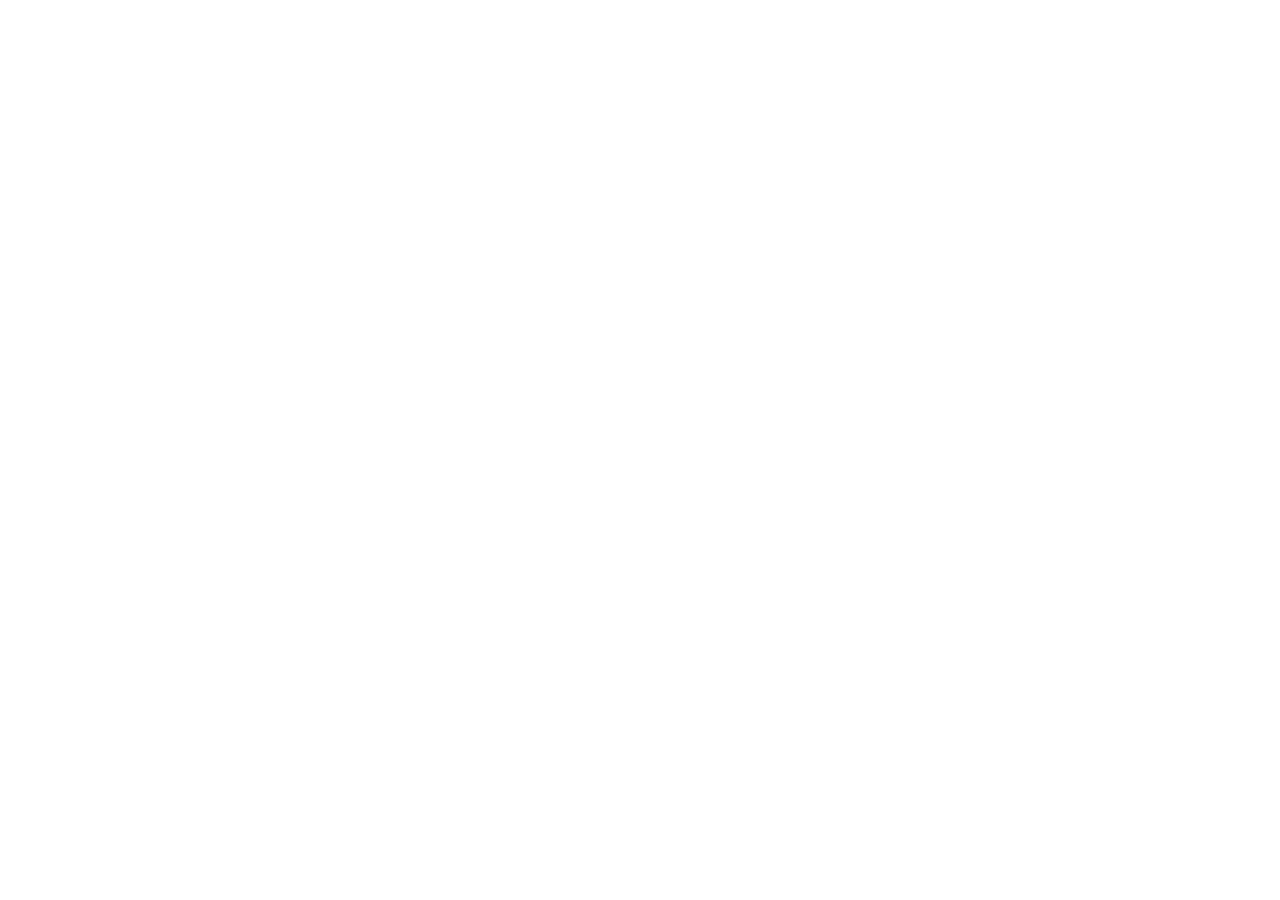
==== web/index.html @ e11f4c7a "Add Flutter client and local deployment" ====
<!DOCTYPE html>
<html lang="en">
<head>
  <base href="/">
  <meta charset="UTF-8">
  <meta name="viewport" content="width=device-width, initial-scale=1.0">
  <meta name="description" content="Smart Finance: track income and expenses in KZT and explore spending insights.">
  <meta name="theme-color" content="#255C48">
  <meta name="mobile-web-app-capable" content="yes">
  <meta name="apple-mobile-web-app-title" content="Smart Finance">
  <link rel="apple-touch-icon" href="icons/Icon-192.png">
  <link rel="icon" type="image/png" href="favicon.png">
  <title>Smart Finance</title>
  <link rel="manifest" href="manifest.json">
</head>
<body>
  <script src="flutter_bootstrap.js" async></script>
</body>
</html>
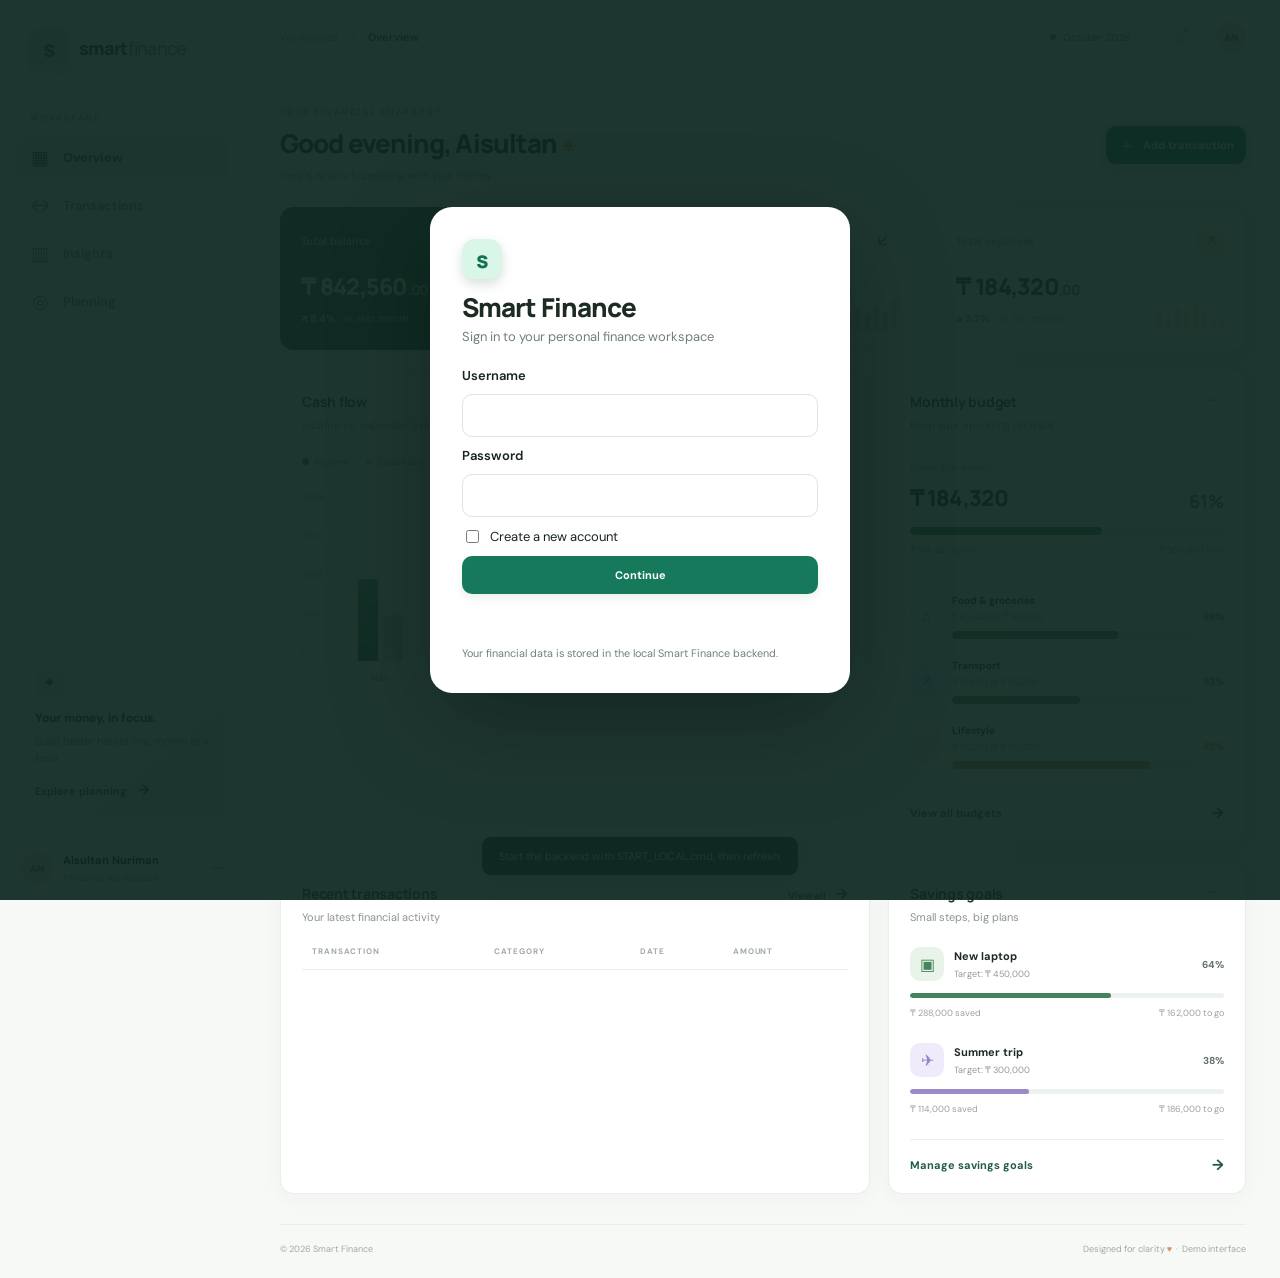
==== commit db8a5f88: "Replace Flutter web frontend with integrated Smart Finance UI" ====
--- a/web/index.html
+++ b/web/index.html
@@ -1,19 +1,75 @@
-<!DOCTYPE html>
+<!doctype html>
 <html lang="en">
 <head>
-  <base href="/">
-  <meta charset="UTF-8">
-  <meta name="viewport" content="width=device-width, initial-scale=1.0">
-  <meta name="description" content="Smart Finance: track income and expenses in KZT and explore spending insights.">
-  <meta name="theme-color" content="#255C48">
-  <meta name="mobile-web-app-capable" content="yes">
-  <meta name="apple-mobile-web-app-title" content="Smart Finance">
-  <link rel="apple-touch-icon" href="icons/Icon-192.png">
-  <link rel="icon" type="image/png" href="favicon.png">
-  <title>Smart Finance</title>
-  <link rel="manifest" href="manifest.json">
-</head>
+<meta charset="utf-8"><meta name="viewport" content="width=device-width, initial-scale=1">
+<title>Smart Finance — Personal finance</title>
+<link rel="stylesheet" href="styles.css">
+<style>
+#authOverlay{position:fixed;inset:0;background:#0e2822ee;z-index:9999;display:grid;place-items:center;padding:20px;font-family:inherit}.auth-card{background:#fff;color:#18251f;width:min(420px,100%);padding:32px;border-radius:22px;box-shadow:0 30px 100px #0004}.auth-card h1{margin:12px 0 4px}.auth-card p,.auth-card small{color:#718078}.auth-card form{display:grid;gap:10px;margin:22px 0}.auth-card label{font-size:13px;font-weight:600}.auth-card input:not([type=checkbox]){padding:12px;border:1px solid #dce5df;border-radius:10px;width:100%;box-sizing:border-box}.auth-check{display:flex;gap:8px;align-items:center;font-weight:400!important}.primary-btn{padding:12px;border:0;border-radius:10px;background:#16795b;color:white;font-weight:700;cursor:pointer}.auth-card #authError{color:#b42318;font-size:13px;min-height:18px}.api-section{margin:18px 0;padding:22px;border-radius:16px;background:white}.api-section h2{font-size:18px}.budget-row{padding:14px 0;border-bottom:1px solid #e8eee9}.budget-row>div:first-child{display:flex;justify-content:space-between;gap:12px;margin-bottom:9px}.budget-row span,.budget-row small{color:#718078}.progress{height:8px;border-radius:99px;background:#edf2ee;overflow:hidden}.progress i{display:block;height:100%;background:#16805d;border-radius:99px}.small-action,.secondary-btn{border:1px solid #dce5df;background:white;border-radius:9px;padding:8px 12px;cursor:pointer}.section-heading{display:flex;justify-content:space-between;align-items:center;gap:10px}.brand-mark{display:grid;place-items:center;width:40px;height:40px;border-radius:13px;background:#d9f6e8;color:#147351;font-weight:900;font-size:23px}
+.receipt-card{margin:0 0 22px;padding:22px;border:1px solid #dce9e0;border-radius:18px;background:linear-gradient(135deg,#f4fff8,#fff)}.receipt-card h2{margin:0 0 6px;font-size:19px}.receipt-card p{margin:0 0 14px}.receipt-controls{display:flex;gap:12px;align-items:center;flex-wrap:wrap}.receipt-controls input[type=file]{max-width:100%;padding:10px;border:1px solid #dce5df;background:#fff;border-radius:10px}.receipt-consent{display:flex;gap:8px;align-items:flex-start;font-size:12px;color:#718078;margin:12px 0}.receipt-result{margin-top:16px;padding-top:16px;border-top:1px solid #dce9e0}.receipt-fields{display:grid;grid-template-columns:repeat(2,minmax(0,1fr));gap:12px}.receipt-fields label{display:grid;gap:6px;font-size:13px;font-weight:600}.receipt-fields input,.receipt-fields select{width:100%;padding:11px;border:1px solid #dce5df;border-radius:9px;background:white;box-sizing:border-box}.receipt-status{font-size:13px;margin-top:10px;min-height:18px}.receipt-status.error{color:#b42318}.receipt-status.success{color:#16795b}@media(max-width:600px){.receipt-fields{grid-template-columns:1fr}}
+</style></head>
 <body>
-  <script src="flutter_bootstrap.js" async></script>
-</body>
-</html>
+<div class="app-shell">
+  <aside class="sidebar" id="sidebar">
+    <a class="brand" href="#" aria-label="Smart Finance home"><span class="brand-mark">s</span><span>smart<span class="brand-light">finance</span></span></a>
+    <div class="workspace-label">WORKSPACE</div>
+    <nav class="nav">
+      <button class="nav-item active" data-page="overview"><span class="nav-icon">▦</span> Overview</button>
+      <button class="nav-item" data-page="transactions"><span class="nav-icon">↔</span> Transactions</button>
+      <button class="nav-item" data-page="insights"><span class="nav-icon">▥</span> Insights</button>
+      <button class="nav-item" data-page="planning"><span class="nav-icon">◎</span> Planning</button>
+    </nav>
+    <div class="sidebar-bottom">
+      <div class="upgrade-card"><div class="upgrade-icon">✦</div><strong>Your money, in focus.</strong><p>Build better habits one month at a time.</p><button class="text-button" data-page="planning">Explore planning <span>→</span></button></div>
+      <button class="profile"><span class="avatar">AN</span><span class="profile-copy"><strong>Aisultan Nuriman</strong><small>Personal workspace</small></span><span class="dots">···</span></button>
+    </div>
+  </aside>
+  <main class="main">
+    <header class="topbar">
+      <button class="mobile-menu" id="menuBtn" aria-label="Toggle menu">☰</button>
+      <div class="breadcrumb">Workspace <span>/</span> <strong id="crumb">Overview</strong></div>
+      <div class="top-actions"><span class="date-chip"><span class="live-dot"></span> October 2026</span><button class="icon-btn" title="Notifications">♧<i></i></button><span class="top-avatar">AN</span></div>
+    </header>
+    <section class="page active-page" id="page-overview">
+      <div class="page-heading"><div><div class="eyebrow">YOUR FINANCIAL SNAPSHOT</div><h1>Good evening, Aisultan <span class="wave">✳</span></h1><p class="muted">Here's what's happening with your money.</p></div><button class="primary-btn" id="addBtn"><span>＋</span> Add transaction</button></div>
+      <div class="stat-grid">
+        <article class="stat-card balance-card"><div class="stat-top"><span>Total balance</span><span class="card-icon dark-icon">↗</span></div><div class="amount" id="balance">₸ 842,560<span class="decimal">.00</span></div><div class="stat-foot"><span class="trend positive">↗ 8.4%</span><span>vs. last month</span></div><div class="balance-decoration"></div></article>
+        <article class="stat-card"><div class="stat-top"><span>Total income</span><span class="card-icon income-icon">↙</span></div><div class="amount" id="income">₸ 520,000<span class="decimal">.00</span></div><div class="stat-foot"><span class="trend positive">↗ 12.8%</span><span>vs. last month</span></div><div class="mini-bars"><i style="height:25%"></i><i style="height:42%"></i><i style="height:35%"></i><i style="height:62%"></i><i style="height:48%"></i><i style="height:74%"></i><i style="height:55%"></i><i style="height:91%"></i></div></article>
+        <article class="stat-card"><div class="stat-top"><span>Total expenses</span><span class="card-icon expense-icon">↗</span></div><div class="amount" id="expenses">₸ 184,320<span class="decimal">.00</span></div><div class="stat-foot"><span class="trend positive">↘ 3.2%</span><span>vs. last month</span></div><div class="mini-bars expense-bars"><i style="height:55%"></i><i style="height:38%"></i><i style="height:64%"></i><i style="height:46%"></i><i style="height:72%"></i><i style="height:50%"></i><i style="height:36%"></i><i style="height:28%"></i></div></article>
+      </div>
+      <div class="content-grid">
+        <article class="panel cashflow-panel"><div class="panel-heading"><div><h2>Cash flow</h2><p class="muted">Income vs. expenses over time</p></div><select id="chartRange" class="select-chip"><option>Last 6 months</option><option>Last 3 months</option><option>This year</option></select></div>
+          <div class="chart-legend"><span><i class="legend-dot green"></i> Income</span><span><i class="legend-dot pale"></i> Expenses</span><span class="chart-total">Net cash flow <strong>+₸ 335,680</strong></span></div>
+          <div class="chart" id="cashChart"><div class="y-labels"><span>600k</span><span>450k</span><span>300k</span><span>150k</span><span>0</span></div><div class="chart-area"><div class="grid-lines"><i></i><i></i><i></i><i></i><i></i></div><div class="bar-groups"><div class="bar-group"><div class="bars"><i class="bar inc" style="height:48%"></i><i class="bar exp" style="height:27%"></i></div><span>May</span></div><div class="bar-group"><div class="bars"><i class="bar inc" style="height:65%"></i><i class="bar exp" style="height:34%"></i></div><span>Jun</span></div><div class="bar-group"><div class="bars"><i class="bar inc" style="height:53%"></i><i class="bar exp" style="height:30%"></i></div><span>Jul</span></div><div class="bar-group"><div class="bars"><i class="bar inc" style="height:78%"></i><i class="bar exp" style="height:45%"></i></div><span>Aug</span></div><div class="bar-group"><div class="bars"><i class="bar inc" style="height:61%"></i><i class="bar exp" style="height:36%"></i></div><span>Sep</span></div><div class="bar-group"><div class="bars"><i class="bar inc" style="height:88%"></i><i class="bar exp" style="height:43%"></i></div><span>Oct</span></div></div></div></div>
+        </article>
+        <article class="panel budget-panel"><div class="panel-heading"><div><h2>Monthly budget</h2><p class="muted">Keep your spending on track</p></div><button class="more-btn" data-page="planning">···</button></div><div class="budget-total"><div><span class="muted">Spent this month</span><strong>₸ 184,320</strong></div><span class="budget-percent">61%</span></div><div class="progress"><span style="width:61%"></span></div><div class="budget-foot"><span>₸ 184,320 spent</span><span>₸ 300,000 limit</span></div><div class="budget-divider"></div><div class="category-row"><span class="category-icon food">⌂</span><div class="category-copy"><strong>Food & groceries</strong><small>₸ 62,400 of ₸ 90,000</small><div class="progress thin"><span style="width:69%"></span></div></div><span class="category-pct">69%</span></div><div class="category-row"><span class="category-icon transport">↗</span><div class="category-copy"><strong>Transport</strong><small>₸ 18,600 of ₸ 35,000</small><div class="progress thin"><span style="width:53%"></span></div></div><span class="category-pct">53%</span></div><div class="category-row"><span class="category-icon lifestyle">✧</span><div class="category-copy"><strong>Lifestyle</strong><small>₸ 41,200 of ₸ 50,000</small><div class="progress thin orange"><span style="width:82%"></span></div></div><span class="category-pct warning">82%</span></div><button class="full-link" data-page="planning">View all budgets <span>→</span></button></article>
+      </div>
+      <div class="bottom-grid">
+        <article class="panel transactions-panel"><div class="panel-heading"><div><h2>Recent transactions</h2><p class="muted">Your latest financial activity</p></div><button class="link-btn" data-page="transactions">View all <span>→</span></button></div><div class="table-wrap"><table><thead><tr><th>TRANSACTION</th><th>CATEGORY</th><th>DATE</th><th>AMOUNT</th></tr></thead><tbody id="recentRows"></tbody></table></div></article>
+        <article class="panel goals-panel"><div class="panel-heading"><div><h2>Savings goals</h2><p class="muted">Small steps, big plans</p></div><button class="more-btn" data-page="planning">···</button></div><div class="goal-item"><div class="goal-top"><span class="goal-symbol laptop">▣</span><div class="goal-title"><strong>New laptop</strong><small>Target: ₸ 450,000</small></div><b>64%</b></div><div class="progress"><span style="width:64%"></span></div><div class="goal-foot"><span>₸ 288,000 saved</span><span>₸ 162,000 to go</span></div></div><div class="goal-item"><div class="goal-top"><span class="goal-symbol trip">✈</span><div class="goal-title"><strong>Summer trip</strong><small>Target: ₸ 300,000</small></div><b>38%</b></div><div class="progress purple"><span style="width:38%"></span></div><div class="goal-foot"><span>₸ 114,000 saved</span><span>₸ 186,000 to go</span></div></div><button class="full-link" data-page="planning">Manage savings goals <span>→</span></button></article>
+      </div>
+    </section>
+    <section class="page" id="page-transactions">
+      <div class="page-heading"><div><div class="eyebrow">YOUR MONEY MOVEMENT</div><h1>Transactions</h1><p class="muted">All your income and expenses, in one place.</p></div><button class="primary-btn" id="addBtn2"><span>＋</span> Add transaction</button></div>
+      <div class="stat-grid compact-stats"><article class="stat-card"><div class="stat-top"><span>Income this month</span><span class="card-icon income-icon">↙</span></div><div class="amount">₸ 520,000</div><div class="stat-foot"><span class="trend positive">↗ 12.8%</span><span>compared to September</span></div></article><article class="stat-card"><div class="stat-top"><span>Expenses this month</span><span class="card-icon expense-icon">↗</span></div><div class="amount">₸ 184,320</div><div class="stat-foot"><span class="trend positive">↘ 3.2%</span><span>compared to September</span></div></article><article class="stat-card"><div class="stat-top"><span>Transactions</span><span class="card-icon">⇄</span></div><div class="amount" id="txCount">8</div><div class="stat-foot"><span>Across 5 categories</span></div></article></div>
+      <article class="receipt-card" aria-labelledby="receiptTitle"><h2 id="receiptTitle">✦ Scan a receipt</h2><p class="muted">Upload a clear JPEG, PNG or WebP photo (up to 5 MB). Review the recognized details before saving an expense.</p><div class="receipt-controls"><input id="receiptFile" type="file" accept="image/jpeg,image/png,image/webp"><button class="primary-btn" id="scanReceiptBtn" type="button">Recognize receipt</button></div><label class="receipt-consent"><input id="receiptConsent" type="checkbox"><span>I agree to send this receipt photo to the configured recognition provider for processing. Use a redacted or sample receipt for demos; don't upload sensitive personal details.</span></label><div id="receiptStatus" class="receipt-status" role="status" aria-live="polite"></div><form id="receiptForm" class="receipt-result" hidden><div class="receipt-fields"><label>Store / merchant<input id="receiptMerchant" maxlength="200" placeholder="Store name"></label><label>Date<input id="receiptDate" type="date"></label><label>Total on receipt<input id="receiptTotal" type="number" min="0.01" step="0.01" placeholder="0.00" required></label><label>Currency on receipt<select id="receiptCurrency"><option value="KZT">KZT — Kazakhstani tenge</option><option value="RUB">RUB — Russian ruble</option><option value="USD">USD — US dollar</option><option value="EUR">EUR — euro</option></select></label><label>Expense category<select id="receiptCategory"><option>Food & groceries</option><option>Transport</option><option>Lifestyle</option><option>Bills & utilities</option><option>Education</option><option>Other</option></select></label><label>KZT amount to save<input id="receiptKzt" type="number" min="1" step="1" placeholder="Enter amount in KZT" required></label></div><p class="muted" id="receiptCurrencyNote" style="margin-top:10px">Check every field. The transaction ledger is recorded in KZT.</p><div class="modal-actions"><button class="secondary-btn" type="button" id="receiptRetryBtn">Choose another photo</button><button class="primary-btn" type="submit" id="saveReceiptBtn">Confirm and save expense</button></div></form></article>
+      <article class="panel full-panel"><div class="filters"><div><h2>All transactions</h2><p class="muted">Review and manage your activity</p></div><div class="filter-controls"><label class="search-box">⌕ <input id="searchInput" placeholder="Search transactions..." /></label><select id="typeFilter" class="select-chip"><option value="all">All types</option><option value="income">Income</option><option value="expense">Expenses</option></select></div></div><div class="table-wrap"><table><thead><tr><th>TRANSACTION</th><th>CATEGORY</th><th>DATE</th><th>TYPE</th><th>AMOUNT</th></tr></thead><tbody id="allRows"></tbody></table></div><div class="table-footer"><span id="showingCount">Showing 8 transactions</span><span>Amounts in KZT (₸)</span></div></article>
+    </section>
+    <section class="page" id="page-insights"><div class="card api-section"><h2>Spending categories</h2><div id="insightsContent">Loading insights…</div></div>
+      <div class="page-heading"><div><div class="eyebrow">UNDERSTAND YOUR HABITS</div><h1>Spending insights</h1><p class="muted">A clearer picture of where your money goes.</p></div><span class="date-chip">October 2026</span></div>
+      <div class="stat-grid"><article class="stat-card"><div class="stat-top"><span>Average daily spend</span><span class="card-icon">◷</span></div><div class="amount">₸ 5,946</div><div class="stat-foot"><span>Based on 31 days</span></div></article><article class="stat-card"><div class="stat-top"><span>Top category</span><span class="card-icon expense-icon">⌂</span></div><div class="amount">Food</div><div class="stat-foot"><span>34% of total expenses</span></div></article><article class="stat-card"><div class="stat-top"><span>Potential savings</span><span class="card-icon income-icon">✦</span></div><div class="amount">₸ 26,500</div><div class="stat-foot"><span class="trend positive">With small changes</span></div></article></div>
+      <div class="content-grid insights-grid"><article class="panel"><div class="panel-heading"><div><h2>Expenses by category</h2><p class="muted">October spending breakdown</p></div><span class="muted">₸ 184,320 total</span></div><div class="category-chart"><div class="donut"><div><strong>₸184k</strong><small>Total spent</small></div></div><div class="legend-list"><div><i class="legend-dot green"></i><span>Food & groceries</span><strong>₸ 62,400</strong></div><div><i class="legend-dot blue"></i><span>Lifestyle</span><strong>₸ 41,200</strong></div><div><i class="legend-dot purple-dot"></i><span>Transport</span><strong>₸ 18,600</strong></div><div><i class="legend-dot orange-dot"></i><span>Bills & utilities</span><strong>₸ 32,120</strong></div><div><i class="legend-dot grey-dot"></i><span>Other</span><strong>₸ 30,000</strong></div></div></div></article><article class="panel"><div class="panel-heading"><div><h2>Smart observations</h2><p class="muted">Ideas based on your demo activity</p></div><span class="sparkle">✦</span></div><div class="insight-tip"><span class="tip-icon">↘</span><div><strong>Transport is looking good</strong><p>Your transport spending is 18% lower than last month. Keep it up.</p></div></div><div class="insight-tip"><span class="tip-icon gold">◎</span><div><strong>Watch lifestyle spending</strong><p>You've used 82% of your lifestyle budget with time left in the month.</p></div></div><div class="insight-tip"><span class="tip-icon purple-tip">✦</span><div><strong>Build a small buffer</strong><p>Setting aside ₸ 10,000 each week could help you reach your goals sooner.</p></div></div><p class="disclaimer">Demo insights are illustrative and are not financial advice.</p></article></div>
+    </section>
+    <section class="page" id="page-planning"><div class="card api-section"><div class="section-heading"><h2>Monthly budgets</h2><button id="editBudgetBtn" class="secondary-btn">＋ Add budget</button></div><div id="budgetsContent">Loading budgets…</div></div><div class="card api-section"><div class="section-heading"><h2>Savings goals</h2><button id="goalBtn" class="secondary-btn">＋ Add goal</button></div><div id="goalsContent">Loading goals…</div></div>
+      <div class="page-heading"><div><div class="eyebrow">MAKE YOUR MONEY GO FURTHER</div><h1>Planning</h1><p class="muted">Set realistic limits and make progress toward what matters.</p></div><button class="primary-btn" id="goalBtn">＋ New savings goal</button></div>
+      <div class="planning-summary"><div><span class="muted">Monthly budget</span><strong>₸ 300,000</strong><small>₸ 115,680 remaining</small></div><div class="summary-progress"><div class="progress"><span style="width:61%"></span></div><span>61% used</span></div><div><span class="muted">Savings progress</span><strong>₸ 402,000</strong><small>Across 2 active goals</small></div></div>
+      <article class="panel full-panel"><div class="panel-heading"><div><h2>Budget categories</h2><p class="muted">Track your monthly limits</p></div><button class="secondary-btn" id="editBudgetBtn">Edit budget</button></div><div class="planning-categories"><div class="plan-row"><span class="category-icon food">⌂</span><div class="plan-copy"><strong>Food & groceries</strong><small>₸ 62,400 spent of ₸ 90,000</small><div class="progress"><span style="width:69%"></span></div></div><strong>69%</strong></div><div class="plan-row"><span class="category-icon transport">↗</span><div class="plan-copy"><strong>Transport</strong><small>₸ 18,600 spent of ₸ 35,000</small><div class="progress"><span style="width:53%"></span></div></div><strong>53%</strong></div><div class="plan-row"><span class="category-icon lifestyle">✧</span><div class="plan-copy"><strong>Lifestyle</strong><small>₸ 41,200 spent of ₸ 50,000</small><div class="progress orange"><span style="width:82%"></span></div></div><strong class="warning">82%</strong></div><div class="plan-row"><span class="category-icon bills">⌁</span><div class="plan-copy"><strong>Bills & utilities</strong><small>₸ 32,120 spent of ₸ 65,000</small><div class="progress"><span style="width:49%"></span></div></div><strong>49%</strong></div></div></article>
+      <article class="panel full-panel planning-goals"><div class="panel-heading"><div><h2>Savings goals</h2><p class="muted">Your progress, at a glance</p></div></div><div class="goals-grid"><div class="goal-card"><span class="goal-symbol laptop">▣</span><h3>New laptop</h3><p class="muted">A little upgrade for your workflow.</p><div class="goal-big">₸ 288,000 <small>/ ₸ 450,000</small></div><div class="progress"><span style="width:64%"></span></div><div class="goal-foot"><span>64% complete</span><span>₸ 162,000 left</span></div></div><div class="goal-card"><span class="goal-symbol trip">✈</span><h3>Summer trip</h3><p class="muted">Save now, explore later.</p><div class="goal-big">₸ 114,000 <small>/ ₸ 300,000</small></div><div class="progress purple"><span style="width:38%"></span></div><div class="goal-foot"><span>38% complete</span><span>₸ 186,000 left</span></div></div></div></article>
+    </section>
+    <footer class="footer"><span>© 2026 Smart Finance</span><span>Designed for clarity <span class="footer-heart">♥</span> &nbsp;·&nbsp; Demo interface</span></footer>
+  </main>
+</div>
+<div class="modal-backdrop" id="modal" aria-hidden="true"><div class="modal" role="dialog" aria-modal="true" aria-labelledby="modalTitle"><div class="modal-head"><div><div class="eyebrow">QUICK ENTRY</div><h2 id="modalTitle">Add transaction</h2></div><button class="close-btn" id="closeModal" aria-label="Close">×</button></div><form id="transactionForm"><div class="type-toggle"><button type="button" class="type-option selected" data-kind="expense">− Expense</button><button type="button" class="type-option" data-kind="income">＋ Income</button></div><input type="hidden" id="txKind" value="expense"><label class="field-label">Amount (KZT)<div class="amount-input"><span>₸</span><input id="txAmount" type="number" min="1" step="1" placeholder="0" required></div></label><div class="form-row"><label class="field-label">Category<select id="txCategory"><option>Food & groceries</option><option>Transport</option><option>Lifestyle</option><option>Bills & utilities</option><option>Salary</option><option>Education</option><option>Other</option></select></label><label class="field-label">Date<input id="txDate" type="date" required></label></div><label class="field-label">Description<input id="txDescription" type="text" placeholder="e.g. Weekly groceries" required maxlength="80"></label><div class="modal-actions"><button type="button" class="secondary-btn" id="cancelModal">Cancel</button><button class="primary-btn" type="submit">Save transaction</button></div><p class="demo-note">This preview stores changes only in this open page. It does not connect to your account or database.</p></form></div></div>
+<div class="toast" id="toast">Transaction added</div>
+<script src="app.js"></script>
+</body></html>
--- a/web/styles.css
+++ b/web/styles.css
@@ -0,0 +1,7 @@
+@import url('https://fonts.googleapis.com/css2?family=DM+Sans:wght@400;500;600;700&family=Manrope:wght@400;500;600;700;800&display=swap');
+:root{--green:#235c49;--green-dark:#174634;--green-light:#e5f2e9;--ink:#1d2924;--muted:#87928c;--line:#e9eeea;--bg:#f7f9f7;--white:#fff;--orange:#d99551;--shadow:0 4px 20px rgba(31,59,45,.035)}
+*{box-sizing:border-box}body{margin:0;background:var(--bg);color:var(--ink);font-family:'DM Sans',sans-serif;font-size:13px}button,input,select{font:inherit}button{cursor:pointer}.app-shell{min-height:100vh}.sidebar{width:246px;background:#fff;border-right:1px solid var(--line);position:fixed;inset:0 auto 0 0;padding:28px 17px 16px;display:flex;flex-direction:column;z-index:10}.brand{display:flex;align-items:center;gap:10px;text-decoration:none;color:#1c3428;font-family:Manrope,sans-serif;font-weight:800;font-size:18px;letter-spacing:-.7px;padding:0 12px 44px}.brand-mark{display:grid;place-items:center;width:32px;height:32px;background:var(--green);color:#fff;border-radius:11px;font-size:22px;font-family:Manrope,sans-serif;font-weight:800;box-shadow:0 5px 12px #235c4930}.brand-light{font-weight:500;color:#7a8980}.workspace-label,.eyebrow{font-size:9px;font-weight:700;letter-spacing:1.45px;color:#9aa59e}.workspace-label{padding:0 13px 12px}.nav{display:grid;gap:5px}.nav-item{height:43px;border:0;background:transparent;border-radius:10px;color:#7b8780;display:flex;align-items:center;gap:14px;padding:0 14px;text-align:left;font-weight:600;transition:.2s}.nav-item:hover{background:#f5f8f5;color:var(--green)}.nav-item.active{background:#eaf3ec;color:var(--green);font-weight:700}.nav-icon{font-size:19px;width:18px;text-align:center;font-weight:500}.sidebar-bottom{margin-top:auto}.upgrade-card{border:1px solid #e8eee9;background:linear-gradient(140deg,#fbfdfb,#f0f6f0);border-radius:13px;padding:16px 14px;margin:0 3px 18px}.upgrade-icon{width:28px;height:28px;display:grid;place-items:center;background:#e2eee4;color:var(--green);border-radius:8px;margin-bottom:12px;font-size:16px}.upgrade-card strong{font-size:12px}.upgrade-card p{color:#87928b;font-size:11px;line-height:1.55;margin:7px 0 13px}.text-button,.link-btn,.full-link{border:0;background:transparent;color:var(--green);font-size:11px;font-weight:700;padding:0}.text-button span,.link-btn span,.full-link span{padding-left:8px;font-size:15px}.profile{border:0;background:#fff;border-top:1px solid var(--line);width:100%;padding:16px 4px 0;display:flex;align-items:center;text-align:left;gap:10px}.avatar,.top-avatar{display:grid;place-items:center;width:32px;height:32px;border-radius:50%;background:#e9e0d2;color:#775b3d;font-size:10px;font-weight:700}.profile-copy{display:grid;gap:4px;flex:1}.profile-copy strong{font-size:11px}.profile-copy small{font-size:10px;color:#929d95}.dots{font-size:20px;color:#909b93}.main{margin-left:246px;min-height:100vh;padding:0 34px;max-width:1800px}.topbar{height:75px;border-bottom:1px solid var(--line);display:flex;align-items:center;justify-content:space-between;margin-bottom:31px}.breadcrumb{color:#9aa39d;font-size:11px}.breadcrumb span{padding:0 10px;color:#c4ccc6}.breadcrumb strong{color:#35443b;font-weight:600}.top-actions{display:flex;align-items:center;gap:20px}.date-chip{border:1px solid #e6ebe7;border-radius:8px;background:#fff;padding:9px 12px;color:#647269;font-size:10px;display:flex;align-items:center;gap:7px}.live-dot{width:6px;height:6px;border-radius:50%;background:#4c9b6b}.icon-btn{width:32px;height:32px;border:1px solid var(--line);border-radius:9px;background:#fff;color:#6d7a71;font-size:16px;position:relative}.icon-btn i{position:absolute;width:5px;height:5px;background:#d88957;border:1px solid white;border-radius:50%;top:6px;right:7px}.top-avatar{width:30px;height:30px}.mobile-menu{display:none}.page{display:none;animation:fadeIn .25s ease}.page.active-page{display:block}@keyframes fadeIn{from{opacity:.45;transform:translateY(4px)}to{opacity:1;transform:none}}.page-heading{display:flex;align-items:center;justify-content:space-between;margin-bottom:24px}.eyebrow{margin-bottom:9px}h1,h2,h3,p{margin-top:0}h1{font:800 26px/1.25 Manrope,sans-serif;letter-spacing:-.9px;margin-bottom:7px;color:#1c2c23}.wave{font-size:18px;color:#d99c5a}.muted{color:#8b9690;font-size:11px;margin:0;line-height:1.5}.primary-btn{display:inline-flex;align-items:center;justify-content:center;gap:8px;border:0;border-radius:9px;background:var(--green);color:#fff;padding:12px 17px;font-size:11px;font-weight:700;box-shadow:0 4px 9px #235c4917;transition:.2s}.primary-btn:hover{background:var(--green-dark);transform:translateY(-1px)}.primary-btn span{font-size:17px;font-weight:400;line-height:10px}.stat-grid{display:grid;grid-template-columns:repeat(3,minmax(0,1fr));gap:17px;margin-bottom:20px}.stat-card{background:#fff;border:1px solid #e9eeea;border-radius:13px;padding:19px 20px;min-height:143px;position:relative;overflow:hidden;box-shadow:var(--shadow)}.balance-card{background:#245b48;color:#fff;border-color:#245b48}.stat-top{display:flex;justify-content:space-between;align-items:center;color:#8b9690;font-size:11px;font-weight:500;margin-bottom:17px}.balance-card .stat-top{color:#d2e2d8}.card-icon{display:grid;place-items:center;width:28px;height:28px;border-radius:9px;background:#f1f5f2;color:#6f8074;font-size:15px}.dark-icon{background:#3b725f;color:#fff}.income-icon{background:#e7f4e9;color:#3c8a58}.expense-icon{background:#fbefe5;color:#c78545}.amount{font:800 23px/1.25 Manrope,sans-serif;letter-spacing:-.7px;color:#202f26;white-space:nowrap}.balance-card .amount{color:#fff}.decimal{font-size:14px;opacity:.68}.stat-foot{display:flex;gap:8px;align-items:center;color:#9aa49d;font-size:10px;margin-top:11px}.trend{font-size:10px;font-weight:700}.positive{color:#4b9c69}.balance-card .positive{color:#b9ebc8}.balance-card .stat-foot{color:#d1e0d6}.balance-decoration{position:absolute;right:-28px;bottom:-68px;width:150px;height:120px;border:1px solid #ffffff16;border-radius:50%;box-shadow:0 0 0 18px #ffffff08,0 0 0 36px #ffffff06}.mini-bars{position:absolute;right:20px;bottom:19px;height:34px;display:flex;align-items:end;gap:4px;opacity:.8}.mini-bars i{display:block;width:5px;border-radius:3px 3px 0 0;background:#a9d9b6}.expense-bars i{background:#e7c4a1}.content-grid{display:grid;grid-template-columns:minmax(0,1.65fr) minmax(280px,1fr);gap:18px;margin-bottom:20px}.panel{background:#fff;border:1px solid #e9eeea;border-radius:13px;padding:21px 21px 18px;box-shadow:var(--shadow);min-width:0}.panel-heading{display:flex;align-items:flex-start;justify-content:space-between;gap:12px;margin-bottom:21px}.panel h2{font:700 14px Manrope,sans-serif;letter-spacing:-.25px;margin:0 0 6px;color:#27372d}.select-chip{border:1px solid #e7ece8;border-radius:8px;background:#fff;padding:8px 10px;color:#758179;font-size:10px;outline:none}.chart-legend{display:flex;align-items:center;gap:15px;font-size:10px;color:#87928b}.chart-legend>span{display:flex;align-items:center;gap:6px}.legend-dot{width:7px;height:7px;border-radius:50%;display:inline-block;flex-shrink:0}.legend-dot.green{background:#3d8060}.legend-dot.pale{background:#bcd8c5}.legend-dot.blue{background:#7ea7d5}.legend-dot.purple-dot{background:#9e8bd3}.legend-dot.orange-dot{background:#e6ae75}.legend-dot.grey-dot{background:#b7c1bb}.chart-total{margin-left:auto;color:#a0aaa3}.chart-total strong{color:#3f8c5b;font-size:11px;margin-left:5px}.chart{height:215px;display:flex;padding-top:22px}.y-labels{display:flex;flex-direction:column;justify-content:space-between;color:#a0aaa3;font-size:9px;padding:0 12px 24px 0}.chart-area{flex:1;position:relative;min-width:0}.grid-lines{position:absolute;inset:0 0 24px;display:flex;flex-direction:column;justify-content:space-between}.grid-lines i{border-top:1px dashed #edf0ed}.bar-groups{position:absolute;inset:0 4px 0;display:flex;justify-content:space-around;gap:7px}.bar-group{height:100%;flex:1;display:flex;align-items:center;flex-direction:column;justify-content:flex-end;gap:10px;z-index:1;color:#89958d;font-size:10px}.bars{height:calc(100% - 24px);width:100%;display:flex;align-items:flex-end;justify-content:center;gap:5px}.bar{width:min(20px,32%);border-radius:4px 4px 0 0;display:block;transition:height .3s}.bar.inc{background:linear-gradient(180deg,#5e9b78,#2f7252)}.bar.exp{background:#c9e1cf}.bar-group:last-child .inc{background:linear-gradient(180deg,#77ad89,#367b58)}.budget-total{display:flex;align-items:end;justify-content:space-between;margin:26px 0 14px}.budget-total>div{display:grid;gap:8px}.budget-total .muted{font-size:10px}.budget-total strong{font:800 22px Manrope,sans-serif;letter-spacing:-.7px}.budget-percent{font:700 18px Manrope,sans-serif;color:#367c54}.progress{height:7px;border-radius:10px;background:#edf1ed;overflow:hidden}.progress span{display:block;height:100%;border-radius:10px;background:#43845e}.budget-foot,.goal-foot{display:flex;justify-content:space-between;color:#9aa49d;font-size:9px;margin-top:9px}.budget-divider{height:1px;background:#edf0ed;margin:20px 0 7px}.category-row{display:flex;align-items:center;gap:10px;padding:10px 0}.category-icon{display:grid;place-items:center;width:32px;height:32px;flex-shrink:0;border-radius:10px;font-size:14px}.food{background:#eaf4e9;color:#4d9564}.transport{background:#eaf1fa;color:#6996c5}.lifestyle{background:#fff1e5;color:#d39352}.bills{background:#f0ebfb;color:#9982cb}.category-copy{flex:1;min-width:0;display:grid;gap:4px}.category-copy strong{font-size:10px;font-weight:700}.category-copy small{font-size:9px;color:#969f99}.category-pct{font-size:10px;font-weight:700;color:#6c7a70}.warning{color:#d28b46!important}.thin{height:4px;margin-top:4px}.thin span{background:#4a8962}.thin.orange span,.progress.orange span{background:#d69a59}.more-btn{border:0;background:transparent;color:#89968d;font-size:20px;line-height:15px}.full-link{width:100%;border-top:1px solid #edf0ed;margin-top:8px;padding-top:15px;text-align:left;display:flex;justify-content:space-between;align-items:center}.bottom-grid{display:grid;grid-template-columns:minmax(0,1.65fr) minmax(280px,1fr);gap:18px;margin-bottom:30px}.transactions-panel{padding-bottom:4px}.link-btn{font-size:10px;white-space:nowrap}.table-wrap{overflow-x:auto}table{width:100%;border-collapse:collapse;white-space:nowrap}th{text-align:left;color:#a0aaa3;font-size:8px;letter-spacing:.9px;font-weight:700;padding:0 10px 13px;border-bottom:1px solid #edf0ed}td{padding:13px 10px;border-bottom:1px solid #f0f2f0;font-size:10px;color:#6f7c73}tbody tr:last-child td{border-bottom:0}.transaction-name{display:flex;align-items:center;gap:9px;color:#35453b;font-weight:700}.tx-icon{display:grid;place-items:center;width:29px;height:29px;border-radius:9px;background:#eef5ef;color:#4b8d61;font-size:13px}.tx-icon.out{background:#fbf0e7;color:#c78c51}.category-pill{background:#f4f6f4;border-radius:5px;padding:5px 7px;font-size:9px;color:#7d8980}.amount-cell{font-weight:700;text-align:right}.amount-cell.in{color:#3f8a5a}.amount-cell.out{color:#34443a}.goals-panel .panel-heading{margin-bottom:22px}.goal-item{margin-bottom:24px}.goal-top{display:flex;align-items:center;gap:10px;margin-bottom:12px}.goal-symbol{display:grid;place-items:center;width:34px;height:34px;border-radius:10px;font-size:16px}.laptop{background:#e8f3e9;color:#46865b}.trip{background:#f0ebfb;color:#9680c6}.goal-title{flex:1;display:grid;gap:5px}.goal-title strong{font-size:11px}.goal-title small{font-size:9px;color:#919c94}.goal-top>b{font-size:10px;color:#617168}.goals-panel .progress{height:5px}.progress.purple span{background:#9b89c9}.footer{display:flex;justify-content:space-between;border-top:1px solid #e9eeea;padding:18px 0 23px;color:#a0aaa3;font-size:9px}.footer-heart{color:#d78f70}.compact-stats .stat-card{min-height:123px}.compact-stats .amount{font-size:22px}.full-panel{margin-bottom:20px;padding:22px}.filters{display:flex;align-items:center;justify-content:space-between;gap:18px;margin-bottom:22px}.filters h2{font:700 14px Manrope,sans-serif;margin-bottom:5px}.filter-controls{display:flex;gap:9px}.search-box{display:flex;align-items:center;gap:8px;border:1px solid #e7ece8;border-radius:8px;background:#fff;padding:0 10px;color:#859188;font-size:17px}.search-box input{border:0;outline:0;width:180px;padding:9px 0;font-size:10px}.table-footer{border-top:1px solid #edf0ed;margin-top:4px;padding-top:14px;display:flex;justify-content:space-between;color:#a0aaa3;font-size:10px}.type-pill{font-size:9px;font-weight:700;padding:5px 8px;border-radius:5px}.type-pill.income{color:#3f8959;background:#eaf5eb}.type-pill.expense{color:#c28245;background:#fbf0e5}.insights-grid{grid-template-columns:minmax(0,1fr) minmax(0,1fr);margin-top:5px}.category-chart{display:flex;align-items:center;gap:28px;padding:10px 0 18px}.donut{width:165px;height:165px;border-radius:50%;background:conic-gradient(#3d8060 0 34%,#7ea7d5 34% 56%,#9e8bd3 56% 66%,#e6ae75 66% 83%,#c8d0ca 83% 100%);display:grid;place-items:center;flex-shrink:0;position:relative}.donut:after{content:"";position:absolute;inset:22px;background:#fff;border-radius:50%}.donut>div{position:relative;z-index:1;display:grid;text-align:center;gap:5px}.donut strong{font:800 19px Manrope,sans-serif}.donut small{font-size:9px;color:#929d95}.legend-list{flex:1;display:grid;gap:17px}.legend-list>div{display:grid;grid-template-columns:8px minmax(80px,1fr) auto;gap:8px;align-items:center;font-size:10px;color:#7c8880}.legend-list strong{font-size:10px;color:#36453b}.sparkle{width:30px;height:30px;display:grid;place-items:center;border-radius:9px;background:#eaf4eb;color:#4b8a60}.insight-tip{display:flex;gap:12px;padding:14px 0;border-bottom:1px solid #f0f2f0}.tip-icon{display:grid;place-items:center;flex-shrink:0;width:30px;height:30px;border-radius:9px;background:#eaf4eb;color:#43885c;font-size:15px}.tip-icon.gold{background:#fff2e5;color:#ce8b46}.tip-icon.purple-tip{background:#f0ebfb;color:#9a83ca}.insight-tip strong{font-size:11px}.insight-tip p{font-size:10px;line-height:1.55;color:#8a958e;margin:5px 0 0}.disclaimer{font-size:9px;color:#a2aaa5;line-height:1.5;margin:14px 0 0}.planning-summary{display:grid;grid-template-columns:1fr 1.3fr 1fr;gap:28px;align-items:center;padding:24px 26px;background:#245b48;color:white;border-radius:13px;margin-bottom:20px}.planning-summary>div:not(.summary-progress){display:grid;gap:8px}.planning-summary .muted{color:#c6d9cd;font-size:10px}.planning-summary strong{font:800 22px Manrope,sans-serif}.planning-summary small{color:#b7d5c0;font-size:10px}.summary-progress{display:grid;gap:9px;color:#d0e1d6;font-size:10px}.summary-progress .progress{background:#ffffff2e}.summary-progress .progress span{background:#b8e2c2}.secondary-btn{border:1px solid #e2e9e3;background:#fff;color:#5d6d61;border-radius:8px;padding:10px 13px;font-size:10px;font-weight:700}.secondary-btn:hover{background:#f6f9f6}.planning-categories{display:grid;gap:3px}.plan-row{display:flex;align-items:center;gap:14px;padding:15px 0;border-bottom:1px solid #f0f2f0}.plan-row:last-child{border-bottom:0}.plan-copy{flex:1;display:grid;gap:7px}.plan-copy strong{font-size:11px}.plan-copy small{font-size:10px;color:#919b94}.plan-row>strong{font-size:11px;color:#6c7c70}.planning-goals{margin-bottom:28px}.goals-grid{display:grid;grid-template-columns:1fr 1fr;gap:16px}.goal-card{border:1px solid #edf0ed;border-radius:11px;padding:18px}.goal-card h3{font:700 13px Manrope,sans-serif;margin:12px 0 6px}.goal-card>p{margin-bottom:18px}.goal-big{font:800 18px Manrope,sans-serif;margin-bottom:13px}.goal-big small{font:500 10px 'DM Sans',sans-serif;color:#929d95}.goal-card .progress{height:6px}.modal-backdrop{position:fixed;inset:0;background:#14271dcc;display:none;align-items:center;justify-content:center;padding:20px;z-index:50;backdrop-filter:blur(3px)}.modal-backdrop.open{display:flex}.modal{width:min(100%,490px);background:#fff;border-radius:16px;padding:25px;box-shadow:0 24px 90px #0c201a40;animation:fadeIn .2s}.modal-head{display:flex;justify-content:space-between;align-items:flex-start;margin-bottom:23px}.modal h2{font:800 21px Manrope,sans-serif;margin:0}.close-btn{width:30px;height:30px;border:0;border-radius:8px;background:#f3f6f3;color:#718077;font-size:23px;line-height:20px}.type-toggle{display:grid;grid-template-columns:1fr 1fr;background:#f4f7f4;padding:4px;border-radius:9px;margin-bottom:21px}.type-option{border:0;background:transparent;border-radius:7px;padding:10px;color:#849087;font-weight:700;font-size:11px}.type-option.selected{background:#fff;color:var(--green);box-shadow:0 2px 7px #183c2410}.field-label{display:grid;gap:8px;color:#66746a;font-size:10px;font-weight:700;margin-bottom:16px}.field-label input,.field-label select{width:100%;border:1px solid #e2e9e3;border-radius:8px;background:#fff;padding:11px 12px;color:#2d3d32;outline:none;font-weight:500;font-size:11px}.field-label input:focus,.field-label select:focus{border-color:#75a58a;box-shadow:0 0 0 3px #e7f2e9}.amount-input{display:flex;align-items:center;border:1px solid #e2e9e3;border-radius:9px;padding:0 12px;color:#799083}.amount-input:focus-within{border-color:#75a58a;box-shadow:0 0 0 3px #e7f2e9}.amount-input input{border:0;box-shadow:none!important;font:800 22px Manrope,sans-serif;padding:12px 8px}.form-row{display:grid;grid-template-columns:1fr 1fr;gap:13px}.modal-actions{display:flex;justify-content:flex-end;gap:9px;margin-top:23px}.demo-note{font-size:9px;color:#9ba59e;line-height:1.5;margin:14px 0 0}.toast{position:fixed;bottom:25px;left:50%;transform:translate(-50%,20px);padding:12px 17px;border-radius:9px;background:#203d2d;color:#fff;font-size:11px;box-shadow:0 8px 25px #10291c30;opacity:0;pointer-events:none;transition:.25s;z-index:70}.toast.show{opacity:1;transform:translate(-50%,0)}
+@media(min-width:1500px){.main{padding-left:46px;padding-right:46px}.stat-card{padding:22px 24px}.panel{padding:24px}.amount{font-size:26px}.chart{height:245px}}
+@media(max-width:1100px){.sidebar{width:210px}.main{margin-left:210px;padding:0 22px}.content-grid,.bottom-grid{grid-template-columns:minmax(0,1.3fr) minmax(260px,1fr);gap:13px}.panel{padding:17px}.stat-card{padding:17px}.amount{font-size:20px}.chart-total{display:none}.category-chart{gap:16px}.donut{width:130px;height:130px}.donut:after{inset:18px}.legend-list{gap:13px}}
+@media(max-width:800px){.sidebar{transform:translateX(-100%);transition:transform .25s;box-shadow:10px 0 35px #172c2010}.sidebar.open{transform:translateX(0)}.main{margin-left:0;padding:0 18px}.mobile-menu{display:block;border:1px solid var(--line);background:#fff;border-radius:8px;padding:7px 10px;color:#526157}.topbar{gap:13px;height:65px;margin-bottom:25px}.breadcrumb{flex:1}.top-actions{gap:9px}.date-chip{display:none}.page-heading{align-items:flex-start;gap:15px}.page-heading h1{font-size:23px}.stat-grid{gap:10px}.stat-card{padding:14px;min-height:130px}.amount{font-size:17px}.stat-foot{flex-wrap:wrap;gap:4px}.content-grid,.bottom-grid,.insights-grid{grid-template-columns:1fr}.chart{height:230px}.budget-panel{padding:20px}.bottom-grid{margin-bottom:22px}.planning-summary{gap:16px;padding:20px}.planning-summary strong{font-size:18px}.category-chart{justify-content:center}.goals-grid{gap:10px}}
+@media(max-width:520px){.main{padding:0 13px}.topbar{margin-bottom:20px}.top-avatar{display:none}.top-actions{gap:7px}.page-heading{flex-direction:column;margin-bottom:18px}.page-heading .primary-btn{width:100%}.page-heading h1{font-size:22px}.stat-grid{grid-template-columns:1fr;gap:9px}.stat-card{min-height:112px;padding:16px}.amount{font-size:22px}.mini-bars{right:20px}.content-grid,.bottom-grid{gap:12px}.panel{padding:16px}.panel-heading{margin-bottom:17px}.chart-legend{gap:10px;flex-wrap:wrap}.chart{height:205px}.chart-total{display:none}.filters{align-items:flex-start;flex-direction:column}.filter-controls{width:100%}.search-box{flex:1;min-width:0}.search-box input{width:100%;min-width:0}.filter-controls select{max-width:105px}.full-panel{padding:15px}.table-footer{font-size:9px}.category-chart{flex-direction:column}.legend-list{width:100%}.planning-summary{grid-template-columns:1fr 1fr;gap:18px}.summary-progress{grid-column:1/-1;grid-row:2}.planning-summary>div:last-child{border-left:1px solid #ffffff24;padding-left:15px}.goals-grid{grid-template-columns:1fr}.form-row{grid-template-columns:1fr;gap:0}.modal{padding:20px}.footer{gap:15px;line-height:1.5}.footer span:last-child{text-align:right}}
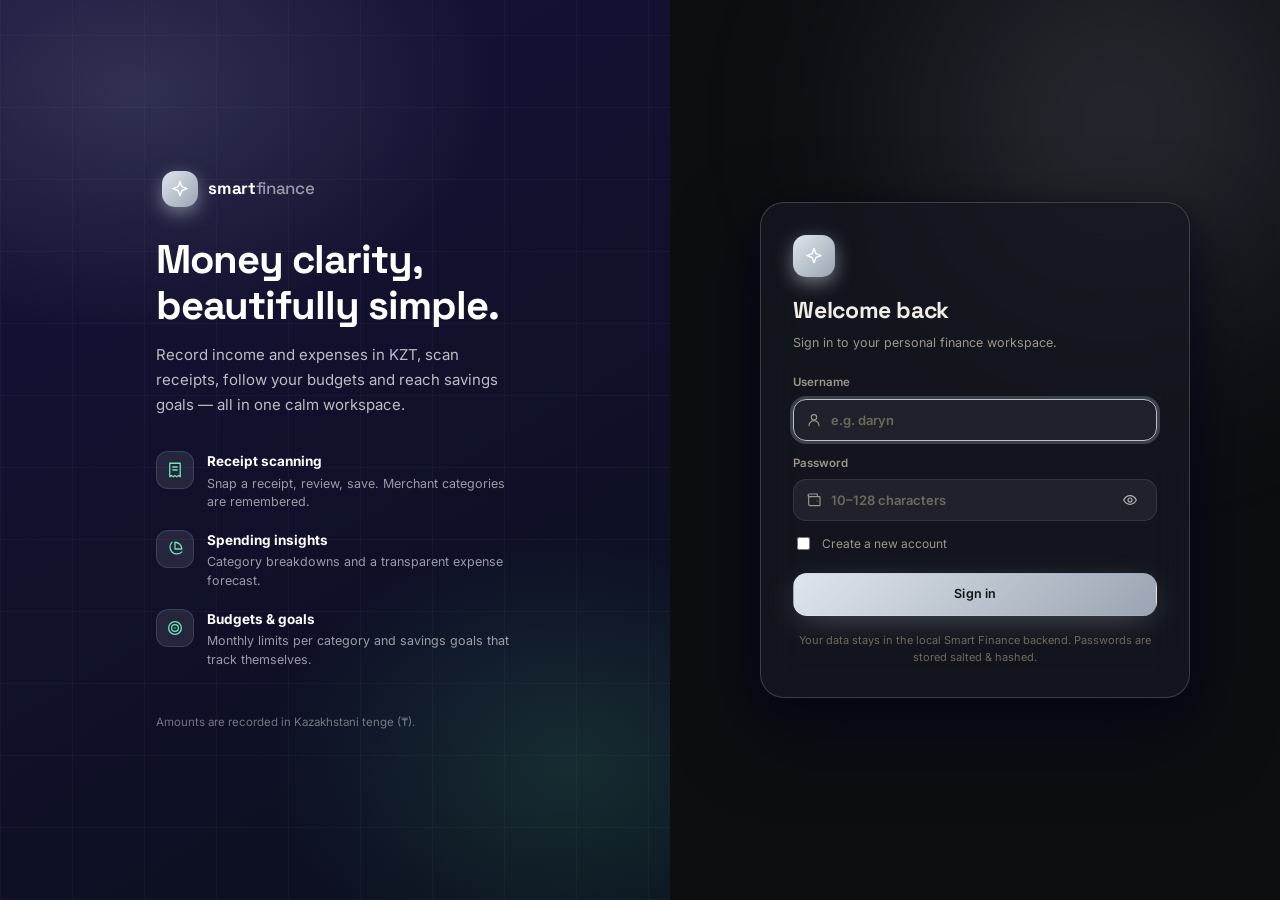
==== commit 4d6c991f: "Replace stale demo web build with a hand-written Smart Finance dashboard - Remove the compiled Flutt" ====
--- a/web/index.html
+++ b/web/index.html
@@ -1,75 +1,340 @@
 <!doctype html>
-<html lang="en">
+<html lang="en" data-theme="light">
 <head>
-<meta charset="utf-8"><meta name="viewport" content="width=device-width, initial-scale=1">
+<meta charset="utf-8">
+<meta name="viewport" content="width=device-width, initial-scale=1">
+<meta name="description" content="Smart Finance — personal finance planning and expense analysis in KZT.">
+<meta name="theme-color" content="#0d4f3c">
 <title>Smart Finance — Personal finance</title>
-<link rel="stylesheet" href="styles.css">
-<style>
-#authOverlay{position:fixed;inset:0;background:#0e2822ee;z-index:9999;display:grid;place-items:center;padding:20px;font-family:inherit}.auth-card{background:#fff;color:#18251f;width:min(420px,100%);padding:32px;border-radius:22px;box-shadow:0 30px 100px #0004}.auth-card h1{margin:12px 0 4px}.auth-card p,.auth-card small{color:#718078}.auth-card form{display:grid;gap:10px;margin:22px 0}.auth-card label{font-size:13px;font-weight:600}.auth-card input:not([type=checkbox]){padding:12px;border:1px solid #dce5df;border-radius:10px;width:100%;box-sizing:border-box}.auth-check{display:flex;gap:8px;align-items:center;font-weight:400!important}.primary-btn{padding:12px;border:0;border-radius:10px;background:#16795b;color:white;font-weight:700;cursor:pointer}.auth-card #authError{color:#b42318;font-size:13px;min-height:18px}.api-section{margin:18px 0;padding:22px;border-radius:16px;background:white}.api-section h2{font-size:18px}.budget-row{padding:14px 0;border-bottom:1px solid #e8eee9}.budget-row>div:first-child{display:flex;justify-content:space-between;gap:12px;margin-bottom:9px}.budget-row span,.budget-row small{color:#718078}.progress{height:8px;border-radius:99px;background:#edf2ee;overflow:hidden}.progress i{display:block;height:100%;background:#16805d;border-radius:99px}.small-action,.secondary-btn{border:1px solid #dce5df;background:white;border-radius:9px;padding:8px 12px;cursor:pointer}.section-heading{display:flex;justify-content:space-between;align-items:center;gap:10px}.brand-mark{display:grid;place-items:center;width:40px;height:40px;border-radius:13px;background:#d9f6e8;color:#147351;font-weight:900;font-size:23px}
-.receipt-card{margin:0 0 22px;padding:22px;border:1px solid #dce9e0;border-radius:18px;background:linear-gradient(135deg,#f4fff8,#fff)}.receipt-card h2{margin:0 0 6px;font-size:19px}.receipt-card p{margin:0 0 14px}.receipt-controls{display:flex;gap:12px;align-items:center;flex-wrap:wrap}.receipt-controls input[type=file]{max-width:100%;padding:10px;border:1px solid #dce5df;background:#fff;border-radius:10px}.receipt-consent{display:flex;gap:8px;align-items:flex-start;font-size:12px;color:#718078;margin:12px 0}.receipt-result{margin-top:16px;padding-top:16px;border-top:1px solid #dce9e0}.receipt-fields{display:grid;grid-template-columns:repeat(2,minmax(0,1fr));gap:12px}.receipt-fields label{display:grid;gap:6px;font-size:13px;font-weight:600}.receipt-fields input,.receipt-fields select{width:100%;padding:11px;border:1px solid #dce5df;border-radius:9px;background:white;box-sizing:border-box}.receipt-status{font-size:13px;margin-top:10px;min-height:18px}.receipt-status.error{color:#b42318}.receipt-status.success{color:#16795b}@media(max-width:600px){.receipt-fields{grid-template-columns:1fr}}
-</style></head>
+<link rel="icon" type="image/png" href="favicon.png">
+<link rel="preconnect" href="https://fonts.googleapis.com">
+<link rel="preconnect" href="https://fonts.gstatic.com" crossorigin>
+<link rel="stylesheet" href="https://fonts.googleapis.com/css2?family=Inter:wght@400;500;600;700&family=Space+Grotesk:wght@500;600;700&display=swap">
+<link rel="stylesheet" href="styles.css?v=7">
+<script>
+/* Apply the saved theme before first paint. Dark by default; 'system' follows the OS. */
+try{var t=localStorage.getItem('sf_theme')||'dark';
+document.documentElement.dataset.theme=(t==='system')?(matchMedia('(prefers-color-scheme: dark)').matches?'dark':'light'):t;}catch(e){document.documentElement.dataset.theme='dark';}
+</script>
+</head>
 <body>
-<div class="app-shell">
+
+<!-- Inline icon library (stroke, 24x24, currentColor) -->
+<svg xmlns="http://www.w3.org/2000/svg" style="display:none" aria-hidden="true">
+  <defs>
+    <symbol id="i-spark" viewBox="0 0 24 24"><path d="M12 3l2.3 6.2L20.5 11.5l-6.2 2.3L12 20l-2.3-6.2L3.5 11.5l6.2-2.3z"/></symbol>
+    <symbol id="i-grid" viewBox="0 0 24 24"><rect x="3.5" y="3.5" width="7" height="7" rx="2"/><rect x="13.5" y="3.5" width="7" height="7" rx="2"/><rect x="3.5" y="13.5" width="7" height="7" rx="2"/><rect x="13.5" y="13.5" width="7" height="7" rx="2"/></symbol>
+    <symbol id="i-swap" viewBox="0 0 24 24"><path d="M17 4l4 4-4 4"/><path d="M21 8H8"/><path d="M7 12l-4 4 4 4"/><path d="M3 16h13"/></symbol>
+    <symbol id="i-pie" viewBox="0 0 24 24"><path d="M21.2 15.9A9 9 0 1 1 8 2.8"/><path d="M12 12V3a9 9 0 0 1 9 9z"/></symbol>
+    <symbol id="i-target" viewBox="0 0 24 24"><circle cx="12" cy="12" r="8.5"/><circle cx="12" cy="12" r="4.5"/><circle cx="12" cy="12" r="1" fill="currentColor" stroke="none"/></symbol>
+    <symbol id="i-wallet" viewBox="0 0 24 24"><path d="M20 7H5a2 2 0 0 1 0-4h12v4"/><path d="M4 5.5V18a2.5 2.5 0 0 0 2.5 2.5H20a1 1 0 0 0 1-1V8a1 1 0 0 0-1-1"/><path d="M16.5 13.5h.01"/></symbol>
+    <symbol id="i-search" viewBox="0 0 24 24"><circle cx="11" cy="11" r="7"/><path d="M21 21l-4.3-4.3"/></symbol>
+    <symbol id="i-plus" viewBox="0 0 24 24"><path d="M12 5v14M5 12h14"/></symbol>
+    <symbol id="i-x" viewBox="0 0 24 24"><path d="M18 6L6 18M6 6l12 12"/></symbol>
+    <symbol id="i-check" viewBox="0 0 24 24"><path d="M4.5 12.5l5 5L20 7"/></symbol>
+    <symbol id="i-chev-down" viewBox="0 0 24 24"><path d="M6 9.5l6 6 6-6"/></symbol>
+    <symbol id="i-chev-left" viewBox="0 0 24 24"><path d="M14.5 6l-6 6 6 6"/></symbol>
+    <symbol id="i-chev-right" viewBox="0 0 24 24"><path d="M9.5 6l6 6-6 6"/></symbol>
+    <symbol id="i-trash" viewBox="0 0 24 24"><path d="M4 7h16"/><path d="M9.5 7V5a1.5 1.5 0 0 1 1.5-1.5h2A1.5 1.5 0 0 1 14.5 5v2"/><path d="M6.5 7l1 12.5A1.5 1.5 0 0 0 9 21h6a1.5 1.5 0 0 0 1.5-1.5l1-12.5"/><path d="M10 11.5v5M14 11.5v5"/></symbol>
+    <symbol id="i-edit" viewBox="0 0 24 24"><path d="M4 20h4.5L20 8.5a2.1 2.1 0 0 0-3-3L5.5 17z"/><path d="M14.5 7l3 3"/></symbol>
+    <symbol id="i-upload" viewBox="0 0 24 24"><path d="M12 15V4"/><path d="M7.5 8.5L12 4l4.5 4.5"/><path d="M4 15v3a3 3 0 0 0 3 3h10a3 3 0 0 0 3-3v-3"/></symbol>
+    <symbol id="i-download" viewBox="0 0 24 24"><path d="M12 4v11"/><path d="M7.5 10.5L12 15l4.5-4.5"/><path d="M4 15v3a3 3 0 0 0 3 3h10a3 3 0 0 0 3-3v-3"/></symbol>
+    <symbol id="i-receipt" viewBox="0 0 24 24"><path d="M5 3h14v18l-2.3-1.6L14.3 21l-2.3-1.6L9.7 21l-2.4-1.6L5 21z"/><path d="M9 8h6M9 12h6"/></symbol>
+    <symbol id="i-scan" viewBox="0 0 24 24"><path d="M4 8.5V6.5A2.5 2.5 0 0 1 6.5 4H8.5M15.5 4h2A2.5 2.5 0 0 1 20 6.5v2M20 15.5v2a2.5 2.5 0 0 1-2.5 2.5h-2M8.5 20H6.5A2.5 2.5 0 0 1 4 17.5v-2"/><rect x="8" y="8" width="8" height="8" rx="1.5"/><path d="M10.5 10.5h3M10.5 13h3"/></symbol>
+    <symbol id="i-qr" viewBox="0 0 24 24"><rect x="4" y="4" width="6.5" height="6.5" rx="1"/><rect x="13.5" y="4" width="6.5" height="6.5" rx="1"/><rect x="4" y="13.5" width="6.5" height="6.5" rx="1"/><path d="M13.5 13.5h3v3h-3zM20 13.5v3M13.5 20h3M20 18.5V20h-1.5"/></symbol>
+    <symbol id="i-trend-up" viewBox="0 0 24 24"><path d="M3 17l6-6 4 4 8-8"/><path d="M15 7h6v6"/></symbol>
+    <symbol id="i-trend-down" viewBox="0 0 24 24"><path d="M3 7l6 6 4-4 8 8"/><path d="M15 17h6v-6"/></symbol>
+    <symbol id="i-arrow-in" viewBox="0 0 24 24"><path d="M4 4l7.5 7.5"/><path d="M11.5 4.5v7h7"/><path d="M20 20l-8.5-8.5"/></symbol>
+    <symbol id="i-arrow-out" viewBox="0 0 24 24"><path d="M20 4l-7.5 7.5"/><path d="M12.5 11.5v7h-7"/><path d="M4 20l8.5-8.5"/></symbol>
+    <symbol id="i-calendar" viewBox="0 0 24 24"><rect x="3.5" y="5" width="17" height="16" rx="2.5"/><path d="M3.5 10h17M8 2.5V7M16 2.5V7"/></symbol>
+    <symbol id="i-moon" viewBox="0 0 24 24"><path d="M20.5 14.5A8.5 8.5 0 1 1 9.5 3.5a7 7 0 0 0 11 11z"/></symbol>
+    <symbol id="i-sun" viewBox="0 0 24 24"><circle cx="12" cy="12" r="4.5"/><path d="M12 2.5v2M12 19.5v2M2.5 12h2M19.5 12h2M5 5l1.5 1.5M17.5 17.5L19 19M19 5l-1.5 1.5M6.5 17.5L5 19"/></symbol>
+    <symbol id="i-logout" viewBox="0 0 24 24"><path d="M14 4h4a2 2 0 0 1 2 2v12a2 2 0 0 1-2 2h-4"/><path d="M10 8l-4 4 4 4M6 12h9"/></symbol>
+    <symbol id="i-menu" viewBox="0 0 24 24"><path d="M4 7h16M4 12h16M4 17h16"/></symbol>
+    <symbol id="i-user" viewBox="0 0 24 24"><circle cx="12" cy="8" r="4"/><path d="M4.5 20.5a7.5 7.5 0 0 1 15 0"/></symbol>
+    <symbol id="i-info" viewBox="0 0 24 24"><circle cx="12" cy="12" r="8.5"/><path d="M12 11v5"/><path d="M12 8h.01"/></symbol>
+    <symbol id="i-alert" viewBox="0 0 24 24"><path d="M10.3 4.2L2.8 17a2 2 0 0 0 1.7 3h15a2 2 0 0 0 1.7-3L13.7 4.2a2 2 0 0 0-3.4 0z"/><path d="M12 9.5v4"/><path d="M12 16.5h.01"/></symbol>
+    <symbol id="i-tag" viewBox="0 0 24 24"><path d="M3.5 12V4.5A1 1 0 0 1 4.5 3.5H12l8.5 8.5a1.5 1.5 0 0 1 0 2.1l-5.9 5.9a1.5 1.5 0 0 1-2.1 0z"/><path d="M8 8h.01"/></symbol>
+    <symbol id="i-clock" viewBox="0 0 24 24"><circle cx="12" cy="12" r="8.5"/><path d="M12 7.5V12l3 2.5"/></symbol>
+    <symbol id="i-filter" viewBox="0 0 24 24"><path d="M4 5.5h16l-6.3 7.3V19l-3.4 1.8v-8z"/></symbol>
+    <symbol id="i-file" viewBox="0 0 24 24"><path d="M6 3h8l5 5v13a1 1 0 0 1-1 1H6a1 1 0 0 1-1-1V4a1 1 0 0 1 1-1z"/><path d="M14 3v5h5"/></symbol>
+    <symbol id="i-eye" viewBox="0 0 24 24"><path d="M2.5 12S6 5.5 12 5.5 21.5 12 21.5 12 18 18.5 12 18.5 2.5 12 2.5 12z"/><circle cx="12" cy="12" r="3"/></symbol>
+    <symbol id="i-eye-off" viewBox="0 0 24 24"><path d="M2.5 12S6 5.5 12 5.5c1.8 0 3.3.5 4.6 1.2M21.5 12S18 18.5 12 18.5c-1.8 0-3.3-.5-4.6-1.2"/><path d="M9.9 9.9a3 3 0 0 0 4.2 4.2"/><path d="M4 20L20 4"/></symbol>
+    <symbol id="i-coins" viewBox="0 0 24 24"><ellipse cx="9" cy="6.5" rx="6" ry="2.8"/><path d="M3 6.5v5c0 1.5 2.7 2.8 6 2.8s6-1.3 6-2.8v-5"/><path d="M3 11.5v5C3 18 5.7 19.3 9 19.3s5-1 5.6-2.1"/><path d="M15.5 10.5c3 .3 5.5 1.5 5.5 2.9v5c0 1.5-2.7 2.8-6 2.8-1.6 0-3-.3-4.1-.8"/></symbol>
+    <symbol id="i-more" viewBox="0 0 24 24"><circle cx="5" cy="12" r="1" fill="currentColor" stroke="none"/><circle cx="12" cy="12" r="1" fill="currentColor" stroke="none"/><circle cx="19" cy="12" r="1" fill="currentColor" stroke="none"/></symbol>
+    <symbol id="i-cart" viewBox="0 0 24 24"><circle cx="9.5" cy="20" r="1.4"/><circle cx="17" cy="20" r="1.4"/><path d="M3 4.5h2.2l2.3 10.7a1.6 1.6 0 0 0 1.6 1.3h7.6a1.6 1.6 0 0 0 1.6-1.3L20.2 8H6.1"/></symbol>
+    <symbol id="i-car" viewBox="0 0 24 24"><path d="M5.2 15.5l1.3-4.6a2 2 0 0 1 1.9-1.4h7.2a2 2 0 0 1 1.9 1.4l1.3 4.6"/><path d="M4 15.5h16a1 1 0 0 1 1 1v2.5a1 1 0 0 1-1 1h-1.5a1 1 0 0 1-1-1v-1h-10v1a1 1 0 0 1-1 1H5a1 1 0 0 1-1-1v-2.5a1 1 0 0 1 1-1z" transform="translate(0,-1)"/><path d="M7.5 12.5h.01M16.5 12.5h.01"/></symbol>
+    <symbol id="i-home" viewBox="0 0 24 24"><path d="M4 10.8L12 4l8 6.8"/><path d="M6 9.5V19a1.5 1.5 0 0 0 1.5 1.5h9A1.5 1.5 0 0 0 18 19V9.5"/><path d="M10 20.5v-5.5h4v5.5"/></symbol>
+    <symbol id="i-film" viewBox="0 0 24 24"><rect x="3.5" y="5" width="17" height="14" rx="2"/><path d="M7.5 5v14M16.5 5v14M3.5 12h17M3.5 8.5h4M3.5 15.5h4M16.5 8.5h4M16.5 15.5h4"/></symbol>
+    <symbol id="i-heart" viewBox="0 0 24 24"><path d="M12 20s-7-4.4-9.2-8.6C1.3 8.7 3.3 5.5 6.5 5.5c2 0 3.6 1.1 4.5 2.7.9-1.6 2.5-2.7 4.5-2.7 3.2 0 5.2 3.2 3.7 5.9C17 15.6 12 20 12 20z"/></symbol>
+    <symbol id="i-coffee" viewBox="0 0 24 24"><path d="M4 8.5h12v5.5a5 5 0 0 1-5 5H9a5 5 0 0 1-5-5z"/><path d="M16 10h1.8a2.4 2.4 0 0 1 0 4.8H16"/><path d="M7.8 4.5V6M11 4.5V6"/></symbol>
+    <symbol id="i-shirt" viewBox="0 0 24 24"><path d="M8.5 4.5L4.5 6.5 3 9.5l3 1.8V20h12v-8.7l3-1.8-1.5-3-4-2a3.8 3.8 0 0 1-7 0z"/></symbol>
+    <symbol id="i-briefcase" viewBox="0 0 24 24"><rect x="3.5" y="8" width="17" height="12" rx="2"/><path d="M9 8V6.5A2.5 2.5 0 0 1 11.5 4h1A2.5 2.5 0 0 1 15 6.5V8"/><path d="M3.5 13h17"/></symbol>
+    <symbol id="i-gift" viewBox="0 0 24 24"><path d="M4.5 11.5h15V20a1 1 0 0 1-1 1h-13a1 1 0 0 1-1-1z"/><path d="M3.5 8h17v3.5h-17z"/><path d="M12 8v13"/><path d="M12 8s-.6-4-3.4-4a1.9 1.9 0 0 0 0 3.8"/><path d="M12 8s.6-4 3.4-4a1.9 1.9 0 0 1 0 3.8"/></symbol>
+    <symbol id="i-book" viewBox="0 0 24 24"><path d="M4 5.5A2.5 2.5 0 0 1 6.5 3H20v15H6.5A2.5 2.5 0 0 0 4 20.5z"/><path d="M20 18v3H6.5a2.5 2.5 0 0 1 0-5H20"/></symbol>
+    <symbol id="i-refresh" viewBox="0 0 24 24"><path d="M20.5 12a8.5 8.5 0 1 1-2.5-6"/><path d="M20.5 3.5V8H16"/></symbol>
+  </defs>
+</svg>
+
+<!-- ===== App shell ===== -->
+<div class="app-shell" id="app" hidden>
   <aside class="sidebar" id="sidebar">
-    <a class="brand" href="#" aria-label="Smart Finance home"><span class="brand-mark">s</span><span>smart<span class="brand-light">finance</span></span></a>
-    <div class="workspace-label">WORKSPACE</div>
-    <nav class="nav">
-      <button class="nav-item active" data-page="overview"><span class="nav-icon">▦</span> Overview</button>
-      <button class="nav-item" data-page="transactions"><span class="nav-icon">↔</span> Transactions</button>
-      <button class="nav-item" data-page="insights"><span class="nav-icon">▥</span> Insights</button>
-      <button class="nav-item" data-page="planning"><span class="nav-icon">◎</span> Planning</button>
+    <a class="brand" href="#" data-page="overview" aria-label="Smart Finance home">
+      <span class="brand-mark"><svg class="icon"><use href="#i-spark"/></svg></span>
+      <span class="brand-word">smart<em>finance</em></span>
+    </a>
+    <div class="nav-label">Menu</div>
+    <nav class="nav" aria-label="Primary">
+      <button class="nav-item active" data-page="overview"><svg class="icon"><use href="#i-grid"/></svg><span data-i18n="nav_overview">Overview</span></button>
+      <button class="nav-item" data-page="transactions"><svg class="icon"><use href="#i-swap"/></svg><span data-i18n="nav_transactions">Transactions</span></button>
+      <button class="nav-item" data-page="insights"><svg class="icon"><use href="#i-pie"/></svg><span data-i18n="nav_insights">Insights</span></button>
+      <button class="nav-item" data-page="planning"><svg class="icon"><use href="#i-target"/></svg><span data-i18n="nav_planning">Planning</span></button>
     </nav>
-    <div class="sidebar-bottom">
-      <div class="upgrade-card"><div class="upgrade-icon">✦</div><strong>Your money, in focus.</strong><p>Build better habits one month at a time.</p><button class="text-button" data-page="planning">Explore planning <span>→</span></button></div>
-      <button class="profile"><span class="avatar">AN</span><span class="profile-copy"><strong>Aisultan Nuriman</strong><small>Personal workspace</small></span><span class="dots">···</span></button>
+    <div class="profile">
+      <span class="avatar" id="avatar">&middot;</span>
+      <div class="profile-copy"><strong id="profileName">…</strong><small id="profileSub">Personal workspace</small></div>
+      <button class="icon-ghost" id="themeBtn" title="Toggle theme" aria-label="Toggle theme"><svg class="icon"><use href="#i-moon"/></svg></button>
+      <button class="icon-ghost danger" id="logoutBtn" title="Sign out" aria-label="Sign out"><svg class="icon"><use href="#i-logout"/></svg></button>
     </div>
   </aside>
+
   <main class="main">
-    <header class="topbar">
-      <button class="mobile-menu" id="menuBtn" aria-label="Toggle menu">☰</button>
-      <div class="breadcrumb">Workspace <span>/</span> <strong id="crumb">Overview</strong></div>
-      <div class="top-actions"><span class="date-chip"><span class="live-dot"></span> October 2026</span><button class="icon-btn" title="Notifications">♧<i></i></button><span class="top-avatar">AN</span></div>
-    </header>
+    <div class="app-top">
+      <button class="avatar-btn" id="accountBtn" aria-label="Account and settings" title="Account &amp; settings"><span id="avatarTop">&middot;</span></button>
+    </div>
+
+    <!-- ===== Overview ===== -->
     <section class="page active-page" id="page-overview">
-      <div class="page-heading"><div><div class="eyebrow">YOUR FINANCIAL SNAPSHOT</div><h1>Good evening, Aisultan <span class="wave">✳</span></h1><p class="muted">Here's what's happening with your money.</p></div><button class="primary-btn" id="addBtn"><span>＋</span> Add transaction</button></div>
-      <div class="stat-grid">
-        <article class="stat-card balance-card"><div class="stat-top"><span>Total balance</span><span class="card-icon dark-icon">↗</span></div><div class="amount" id="balance">₸ 842,560<span class="decimal">.00</span></div><div class="stat-foot"><span class="trend positive">↗ 8.4%</span><span>vs. last month</span></div><div class="balance-decoration"></div></article>
-        <article class="stat-card"><div class="stat-top"><span>Total income</span><span class="card-icon income-icon">↙</span></div><div class="amount" id="income">₸ 520,000<span class="decimal">.00</span></div><div class="stat-foot"><span class="trend positive">↗ 12.8%</span><span>vs. last month</span></div><div class="mini-bars"><i style="height:25%"></i><i style="height:42%"></i><i style="height:35%"></i><i style="height:62%"></i><i style="height:48%"></i><i style="height:74%"></i><i style="height:55%"></i><i style="height:91%"></i></div></article>
-        <article class="stat-card"><div class="stat-top"><span>Total expenses</span><span class="card-icon expense-icon">↗</span></div><div class="amount" id="expenses">₸ 184,320<span class="decimal">.00</span></div><div class="stat-foot"><span class="trend positive">↘ 3.2%</span><span>vs. last month</span></div><div class="mini-bars expense-bars"><i style="height:55%"></i><i style="height:38%"></i><i style="height:64%"></i><i style="height:46%"></i><i style="height:72%"></i><i style="height:50%"></i><i style="height:36%"></i><i style="height:28%"></i></div></article>
-      </div>
+      <div class="page-heading">
+        <div>
+          <div class="eyebrow" id="ovEyebrow" data-i18n="hdr_snapshot">Your financial snapshot</div>
+          <h1 id="greeting">Welcome <span class="wave" aria-hidden="true"></span></h1>
+          <p class="muted" id="greetingSub" data-i18n="greet_sub">Here's what's happening with your money.</p>
+        </div>
+        <div class="heading-actions">
+          <button class="btn ghost" id="scanBtn"><svg class="icon sm"><use href="#i-scan"/></svg> <span data-i18n="btn_scan_receipt">Scan receipt</span></button>
+          <button class="btn primary" data-open-tx><svg class="icon sm"><use href="#i-plus"/></svg> <span data-i18n="btn_add_tx">Add transaction</span></button>
+        </div>
+      </div>
+      <div class="stat-grid" id="statGrid"></div>
+      <article class="panel scan-banner" id="scanBanner">
+        <div class="scan-banner-icon"><svg class="icon"><use href="#i-scan"/></svg></div>
+        <div class="scan-banner-copy">
+          <strong data-i18n="banner_title">Scan a receipt</strong>
+          <p data-i18n="banner_text">Merchant, date and total read from the photo. Categories you confirm are remembered.</p>
+        </div>
+        <button class="btn sm primary" data-open-scan><svg class="icon xs"><use href="#i-scan"/></svg> <span data-i18n="banner_btn">Scan</span></button>
+      </article>
       <div class="content-grid">
-        <article class="panel cashflow-panel"><div class="panel-heading"><div><h2>Cash flow</h2><p class="muted">Income vs. expenses over time</p></div><select id="chartRange" class="select-chip"><option>Last 6 months</option><option>Last 3 months</option><option>This year</option></select></div>
-          <div class="chart-legend"><span><i class="legend-dot green"></i> Income</span><span><i class="legend-dot pale"></i> Expenses</span><span class="chart-total">Net cash flow <strong>+₸ 335,680</strong></span></div>
-          <div class="chart" id="cashChart"><div class="y-labels"><span>600k</span><span>450k</span><span>300k</span><span>150k</span><span>0</span></div><div class="chart-area"><div class="grid-lines"><i></i><i></i><i></i><i></i><i></i></div><div class="bar-groups"><div class="bar-group"><div class="bars"><i class="bar inc" style="height:48%"></i><i class="bar exp" style="height:27%"></i></div><span>May</span></div><div class="bar-group"><div class="bars"><i class="bar inc" style="height:65%"></i><i class="bar exp" style="height:34%"></i></div><span>Jun</span></div><div class="bar-group"><div class="bars"><i class="bar inc" style="height:53%"></i><i class="bar exp" style="height:30%"></i></div><span>Jul</span></div><div class="bar-group"><div class="bars"><i class="bar inc" style="height:78%"></i><i class="bar exp" style="height:45%"></i></div><span>Aug</span></div><div class="bar-group"><div class="bars"><i class="bar inc" style="height:61%"></i><i class="bar exp" style="height:36%"></i></div><span>Sep</span></div><div class="bar-group"><div class="bars"><i class="bar inc" style="height:88%"></i><i class="bar exp" style="height:43%"></i></div><span>Oct</span></div></div></div></div>
-        </article>
-        <article class="panel budget-panel"><div class="panel-heading"><div><h2>Monthly budget</h2><p class="muted">Keep your spending on track</p></div><button class="more-btn" data-page="planning">···</button></div><div class="budget-total"><div><span class="muted">Spent this month</span><strong>₸ 184,320</strong></div><span class="budget-percent">61%</span></div><div class="progress"><span style="width:61%"></span></div><div class="budget-foot"><span>₸ 184,320 spent</span><span>₸ 300,000 limit</span></div><div class="budget-divider"></div><div class="category-row"><span class="category-icon food">⌂</span><div class="category-copy"><strong>Food & groceries</strong><small>₸ 62,400 of ₸ 90,000</small><div class="progress thin"><span style="width:69%"></span></div></div><span class="category-pct">69%</span></div><div class="category-row"><span class="category-icon transport">↗</span><div class="category-copy"><strong>Transport</strong><small>₸ 18,600 of ₸ 35,000</small><div class="progress thin"><span style="width:53%"></span></div></div><span class="category-pct">53%</span></div><div class="category-row"><span class="category-icon lifestyle">✧</span><div class="category-copy"><strong>Lifestyle</strong><small>₸ 41,200 of ₸ 50,000</small><div class="progress thin orange"><span style="width:82%"></span></div></div><span class="category-pct warning">82%</span></div><button class="full-link" data-page="planning">View all budgets <span>→</span></button></article>
+        <article class="panel">
+          <div class="panel-heading">
+            <div><h2 data-i18n="sec_cashflow">Cash flow</h2><p class="muted" data-i18n="sec_cashflow_sub">Income vs. expenses over time</p></div>
+            <div class="heading-right"><span class="chip subtle" id="cashNet">—</span>
+            <div class="seg" id="cashflowSeg" role="group" aria-label="Chart period">
+              <button class="seg-btn" data-months="3">3M</button>
+              <button class="seg-btn active" data-months="6">6M</button>
+              <button class="seg-btn" data-months="12">1Y</button>
+            </div></div>
+          </div>
+          <div id="cashChart" class="chart-mount" aria-label="Cash flow chart"></div>
+        </article>
+        <article class="panel">
+          <div class="panel-heading">
+            <div><h2 data-i18n="sec_budget">Monthly budget</h2><p class="muted" data-i18n="sec_budget_sub">Keep your spending on track</p></div>
+            <button class="icon-ghost" data-page="planning" aria-label="Open planning"><svg class="icon sm"><use href="#i-chev-right"/></svg></button>
+          </div>
+          <div id="budgetSnapshot"></div>
+        </article>
       </div>
       <div class="bottom-grid">
-        <article class="panel transactions-panel"><div class="panel-heading"><div><h2>Recent transactions</h2><p class="muted">Your latest financial activity</p></div><button class="link-btn" data-page="transactions">View all <span>→</span></button></div><div class="table-wrap"><table><thead><tr><th>TRANSACTION</th><th>CATEGORY</th><th>DATE</th><th>AMOUNT</th></tr></thead><tbody id="recentRows"></tbody></table></div></article>
-        <article class="panel goals-panel"><div class="panel-heading"><div><h2>Savings goals</h2><p class="muted">Small steps, big plans</p></div><button class="more-btn" data-page="planning">···</button></div><div class="goal-item"><div class="goal-top"><span class="goal-symbol laptop">▣</span><div class="goal-title"><strong>New laptop</strong><small>Target: ₸ 450,000</small></div><b>64%</b></div><div class="progress"><span style="width:64%"></span></div><div class="goal-foot"><span>₸ 288,000 saved</span><span>₸ 162,000 to go</span></div></div><div class="goal-item"><div class="goal-top"><span class="goal-symbol trip">✈</span><div class="goal-title"><strong>Summer trip</strong><small>Target: ₸ 300,000</small></div><b>38%</b></div><div class="progress purple"><span style="width:38%"></span></div><div class="goal-foot"><span>₸ 114,000 saved</span><span>₸ 186,000 to go</span></div></div><button class="full-link" data-page="planning">Manage savings goals <span>→</span></button></article>
+        <article class="panel table-panel">
+          <div class="panel-heading">
+            <div><h2 data-i18n="sec_recent">Recent transactions</h2><p class="muted" data-i18n="sec_recent_sub">Your latest financial activity</p></div>
+            <button class="link-btn" data-page="transactions"><span data-i18n="view_all">View all</span> <svg class="icon xs"><use href="#i-chev-right"/></svg></button>
+          </div>
+          <div class="table-wrap">
+            <table>
+              <thead><tr><th data-i18n="th_tx">Transaction</th><th data-i18n="th_category">Category</th><th data-i18n="th_date">Date</th><th class="num" data-i18n="th_amount">Amount</th></tr></thead>
+              <tbody id="recentRows"></tbody>
+            </table>
+          </div>
+        </article>
+        <article class="panel">
+          <div class="panel-heading">
+            <div><h2 data-i18n="sec_goals">Savings goals</h2><p class="muted" data-i18n="sec_goals_sub">Small steps, big plans</p></div>
+            <button class="icon-ghost" data-page="planning" aria-label="Open planning"><svg class="icon sm"><use href="#i-chev-right"/></svg></button>
+          </div>
+          <div id="overviewGoals"></div>
+        </article>
       </div>
     </section>
+
+    <!-- ===== Transactions ===== -->
     <section class="page" id="page-transactions">
-      <div class="page-heading"><div><div class="eyebrow">YOUR MONEY MOVEMENT</div><h1>Transactions</h1><p class="muted">All your income and expenses, in one place.</p></div><button class="primary-btn" id="addBtn2"><span>＋</span> Add transaction</button></div>
-      <div class="stat-grid compact-stats"><article class="stat-card"><div class="stat-top"><span>Income this month</span><span class="card-icon income-icon">↙</span></div><div class="amount">₸ 520,000</div><div class="stat-foot"><span class="trend positive">↗ 12.8%</span><span>compared to September</span></div></article><article class="stat-card"><div class="stat-top"><span>Expenses this month</span><span class="card-icon expense-icon">↗</span></div><div class="amount">₸ 184,320</div><div class="stat-foot"><span class="trend positive">↘ 3.2%</span><span>compared to September</span></div></article><article class="stat-card"><div class="stat-top"><span>Transactions</span><span class="card-icon">⇄</span></div><div class="amount" id="txCount">8</div><div class="stat-foot"><span>Across 5 categories</span></div></article></div>
-      <article class="receipt-card" aria-labelledby="receiptTitle"><h2 id="receiptTitle">✦ Scan a receipt</h2><p class="muted">Upload a clear JPEG, PNG or WebP photo (up to 5 MB). Review the recognized details before saving an expense.</p><div class="receipt-controls"><input id="receiptFile" type="file" accept="image/jpeg,image/png,image/webp"><button class="primary-btn" id="scanReceiptBtn" type="button">Recognize receipt</button></div><label class="receipt-consent"><input id="receiptConsent" type="checkbox"><span>I agree to send this receipt photo to the configured recognition provider for processing. Use a redacted or sample receipt for demos; don't upload sensitive personal details.</span></label><div id="receiptStatus" class="receipt-status" role="status" aria-live="polite"></div><form id="receiptForm" class="receipt-result" hidden><div class="receipt-fields"><label>Store / merchant<input id="receiptMerchant" maxlength="200" placeholder="Store name"></label><label>Date<input id="receiptDate" type="date"></label><label>Total on receipt<input id="receiptTotal" type="number" min="0.01" step="0.01" placeholder="0.00" required></label><label>Currency on receipt<select id="receiptCurrency"><option value="KZT">KZT — Kazakhstani tenge</option><option value="RUB">RUB — Russian ruble</option><option value="USD">USD — US dollar</option><option value="EUR">EUR — euro</option></select></label><label>Expense category<select id="receiptCategory"><option>Food & groceries</option><option>Transport</option><option>Lifestyle</option><option>Bills & utilities</option><option>Education</option><option>Other</option></select></label><label>KZT amount to save<input id="receiptKzt" type="number" min="1" step="1" placeholder="Enter amount in KZT" required></label></div><p class="muted" id="receiptCurrencyNote" style="margin-top:10px">Check every field. The transaction ledger is recorded in KZT.</p><div class="modal-actions"><button class="secondary-btn" type="button" id="receiptRetryBtn">Choose another photo</button><button class="primary-btn" type="submit" id="saveReceiptBtn">Confirm and save expense</button></div></form></article>
-      <article class="panel full-panel"><div class="filters"><div><h2>All transactions</h2><p class="muted">Review and manage your activity</p></div><div class="filter-controls"><label class="search-box">⌕ <input id="searchInput" placeholder="Search transactions..." /></label><select id="typeFilter" class="select-chip"><option value="all">All types</option><option value="income">Income</option><option value="expense">Expenses</option></select></div></div><div class="table-wrap"><table><thead><tr><th>TRANSACTION</th><th>CATEGORY</th><th>DATE</th><th>TYPE</th><th>AMOUNT</th></tr></thead><tbody id="allRows"></tbody></table></div><div class="table-footer"><span id="showingCount">Showing 8 transactions</span><span>Amounts in KZT (₸)</span></div></article>
+      <div class="page-heading">
+        <div>
+          <div class="eyebrow" data-i18n="hdr_money">Your money movement</div>
+          <h1 data-i18n="page_tx">Transactions</h1>
+          <p class="muted" data-i18n="page_tx_sub">All your income and expenses, in one place.</p>
+        </div>
+        <div class="heading-actions">
+          <button class="btn ghost" id="importBtn"><svg class="icon sm"><use href="#i-upload"/></svg> <span data-i18n="import_csv">Import CSV</span></button>
+          <button class="btn ghost" id="exportBtn"><svg class="icon sm"><use href="#i-download"/></svg> <span data-i18n="export_csv">Export</span></button>
+          <button class="btn ghost" id="scanBtn2"><svg class="icon sm"><use href="#i-scan"/></svg> <span data-i18n="btn_scan_receipt">Scan receipt</span></button>
+          <button class="btn primary" data-open-tx><svg class="icon sm"><use href="#i-plus"/></svg> <span data-i18n="btn_add_tx">Add transaction</span></button>
+        </div>
+      </div>
+      <div class="stat-grid compact" id="txStats"></div>
+      <article class="panel">
+        <div class="filters">
+          <div><h2 data-i18n="all_tx">All transactions</h2><p class="muted" data-i18n="all_tx_sub">Review and manage your activity</p></div>
+          <div class="filter-controls">
+            <label class="search-box"><svg class="icon sm"><use href="#i-search"/></svg><input id="searchInput" data-i18n-ph="search_ph" placeholder="Search description, category…" aria-label="Search transactions"></label>
+            <select id="typeFilter" class="select" aria-label="Filter by type">
+              <option value="all" data-i18n="all_types">All types</option><option value="income" data-i18n="opt_income">Income</option><option value="expense" data-i18n="opt_expense">Expenses</option>
+            </select>
+            <select id="categoryFilter" class="select" aria-label="Filter by category"><option value="all">All categories</option></select>
+            <select id="monthFilter" class="select" aria-label="Filter by month"><option value="all">All months</option></select>
+          </div>
+        </div>
+        <div class="table-wrap">
+          <table>
+            <thead><tr><th data-i18n="th_tx">Transaction</th><th data-i18n="th_category">Category</th><th data-i18n="th_date">Date</th><th data-i18n="th_type">Type</th><th class="num" data-i18n="th_amount">Amount</th><th class="num actions-col"><span class="visually-hidden" data-i18n="th_actions">Actions</span></th></tr></thead>
+            <tbody id="allRows"></tbody>
+          </table>
+        </div>
+        <div class="table-footer">
+          <span id="showingCount">—</span>
+          <div class="pager" id="pager"></div>
+          <span class="muted">Amounts in KZT (₸)</span>
+        </div>
+      </article>
     </section>
-    <section class="page" id="page-insights"><div class="card api-section"><h2>Spending categories</h2><div id="insightsContent">Loading insights…</div></div>
-      <div class="page-heading"><div><div class="eyebrow">UNDERSTAND YOUR HABITS</div><h1>Spending insights</h1><p class="muted">A clearer picture of where your money goes.</p></div><span class="date-chip">October 2026</span></div>
-      <div class="stat-grid"><article class="stat-card"><div class="stat-top"><span>Average daily spend</span><span class="card-icon">◷</span></div><div class="amount">₸ 5,946</div><div class="stat-foot"><span>Based on 31 days</span></div></article><article class="stat-card"><div class="stat-top"><span>Top category</span><span class="card-icon expense-icon">⌂</span></div><div class="amount">Food</div><div class="stat-foot"><span>34% of total expenses</span></div></article><article class="stat-card"><div class="stat-top"><span>Potential savings</span><span class="card-icon income-icon">✦</span></div><div class="amount">₸ 26,500</div><div class="stat-foot"><span class="trend positive">With small changes</span></div></article></div>
-      <div class="content-grid insights-grid"><article class="panel"><div class="panel-heading"><div><h2>Expenses by category</h2><p class="muted">October spending breakdown</p></div><span class="muted">₸ 184,320 total</span></div><div class="category-chart"><div class="donut"><div><strong>₸184k</strong><small>Total spent</small></div></div><div class="legend-list"><div><i class="legend-dot green"></i><span>Food & groceries</span><strong>₸ 62,400</strong></div><div><i class="legend-dot blue"></i><span>Lifestyle</span><strong>₸ 41,200</strong></div><div><i class="legend-dot purple-dot"></i><span>Transport</span><strong>₸ 18,600</strong></div><div><i class="legend-dot orange-dot"></i><span>Bills & utilities</span><strong>₸ 32,120</strong></div><div><i class="legend-dot grey-dot"></i><span>Other</span><strong>₸ 30,000</strong></div></div></div></article><article class="panel"><div class="panel-heading"><div><h2>Smart observations</h2><p class="muted">Ideas based on your demo activity</p></div><span class="sparkle">✦</span></div><div class="insight-tip"><span class="tip-icon">↘</span><div><strong>Transport is looking good</strong><p>Your transport spending is 18% lower than last month. Keep it up.</p></div></div><div class="insight-tip"><span class="tip-icon gold">◎</span><div><strong>Watch lifestyle spending</strong><p>You've used 82% of your lifestyle budget with time left in the month.</p></div></div><div class="insight-tip"><span class="tip-icon purple-tip">✦</span><div><strong>Build a small buffer</strong><p>Setting aside ₸ 10,000 each week could help you reach your goals sooner.</p></div></div><p class="disclaimer">Demo insights are illustrative and are not financial advice.</p></article></div>
+
+    <!-- ===== Insights ===== -->
+    <section class="page" id="page-insights">
+      <div class="page-heading">
+        <div>
+          <div class="eyebrow" data-i18n="hdr_insights">Understand your habits</div>
+          <h1 data-i18n="page_ins">Spending insights</h1>
+          <p class="muted" data-i18n="page_ins_sub">A clearer picture of where your money goes.</p>
+        </div>
+        <span class="chip" id="insightChip"><svg class="icon sm"><use href="#i-calendar"/></svg><span>—</span></span>
+      </div>
+      <div class="stat-grid" id="insightStats"></div>
+      <div class="content-grid">
+        <article class="panel">
+          <div class="panel-heading">
+            <div><h2 data-i18n="by_category">Expenses by category</h2><p class="muted" id="catTotalSub">All recorded expenses</p></div>
+          </div>
+          <div id="catChart" class="chart-mount"></div>
+        </article>
+        <article class="panel">
+          <div class="panel-heading">
+            <div><h2 data-i18n="smart_obs">Smart observations</h2><p class="muted" data-i18n="smart_obs_sub">Generated from your own records</p></div>
+            <span class="panel-badge"><svg class="icon xs"><use href="#i-spark"/></svg></span>
+          </div>
+          <div id="observations"></div>
+        </article>
+      </div>
+      <article class="panel full-panel">
+        <div class="panel-heading">
+          <div><h2 data-i18n="monthly_trend">Monthly trend</h2><p class="muted" data-i18n="trend_sub">Total expenses per month, last 12 months</p></div>
+        </div>
+        <div id="trendChart" class="chart-mount wide"></div>
+      </article>
     </section>
-    <section class="page" id="page-planning"><div class="card api-section"><div class="section-heading"><h2>Monthly budgets</h2><button id="editBudgetBtn" class="secondary-btn">＋ Add budget</button></div><div id="budgetsContent">Loading budgets…</div></div><div class="card api-section"><div class="section-heading"><h2>Savings goals</h2><button id="goalBtn" class="secondary-btn">＋ Add goal</button></div><div id="goalsContent">Loading goals…</div></div>
-      <div class="page-heading"><div><div class="eyebrow">MAKE YOUR MONEY GO FURTHER</div><h1>Planning</h1><p class="muted">Set realistic limits and make progress toward what matters.</p></div><button class="primary-btn" id="goalBtn">＋ New savings goal</button></div>
-      <div class="planning-summary"><div><span class="muted">Monthly budget</span><strong>₸ 300,000</strong><small>₸ 115,680 remaining</small></div><div class="summary-progress"><div class="progress"><span style="width:61%"></span></div><span>61% used</span></div><div><span class="muted">Savings progress</span><strong>₸ 402,000</strong><small>Across 2 active goals</small></div></div>
-      <article class="panel full-panel"><div class="panel-heading"><div><h2>Budget categories</h2><p class="muted">Track your monthly limits</p></div><button class="secondary-btn" id="editBudgetBtn">Edit budget</button></div><div class="planning-categories"><div class="plan-row"><span class="category-icon food">⌂</span><div class="plan-copy"><strong>Food & groceries</strong><small>₸ 62,400 spent of ₸ 90,000</small><div class="progress"><span style="width:69%"></span></div></div><strong>69%</strong></div><div class="plan-row"><span class="category-icon transport">↗</span><div class="plan-copy"><strong>Transport</strong><small>₸ 18,600 spent of ₸ 35,000</small><div class="progress"><span style="width:53%"></span></div></div><strong>53%</strong></div><div class="plan-row"><span class="category-icon lifestyle">✧</span><div class="plan-copy"><strong>Lifestyle</strong><small>₸ 41,200 spent of ₸ 50,000</small><div class="progress orange"><span style="width:82%"></span></div></div><strong class="warning">82%</strong></div><div class="plan-row"><span class="category-icon bills">⌁</span><div class="plan-copy"><strong>Bills & utilities</strong><small>₸ 32,120 spent of ₸ 65,000</small><div class="progress"><span style="width:49%"></span></div></div><strong>49%</strong></div></div></article>
-      <article class="panel full-panel planning-goals"><div class="panel-heading"><div><h2>Savings goals</h2><p class="muted">Your progress, at a glance</p></div></div><div class="goals-grid"><div class="goal-card"><span class="goal-symbol laptop">▣</span><h3>New laptop</h3><p class="muted">A little upgrade for your workflow.</p><div class="goal-big">₸ 288,000 <small>/ ₸ 450,000</small></div><div class="progress"><span style="width:64%"></span></div><div class="goal-foot"><span>64% complete</span><span>₸ 162,000 left</span></div></div><div class="goal-card"><span class="goal-symbol trip">✈</span><h3>Summer trip</h3><p class="muted">Save now, explore later.</p><div class="goal-big">₸ 114,000 <small>/ ₸ 300,000</small></div><div class="progress purple"><span style="width:38%"></span></div><div class="goal-foot"><span>38% complete</span><span>₸ 186,000 left</span></div></div></div></article>
+
+    <!-- ===== Planning ===== -->
+    <section class="page" id="page-planning">
+      <div class="page-heading">
+        <div>
+          <div class="eyebrow" data-i18n="hdr_planning">Make your money go further</div>
+          <h1 data-i18n="page_pl">Planning</h1>
+          <p class="muted" data-i18n="page_pl_sub">Set realistic limits and make progress toward what matters.</p>
+        </div>
+        <div class="heading-actions">
+          <button class="btn ghost" id="addBudgetBtn"><svg class="icon sm"><use href="#i-plus"/></svg> <span data-i18n="new_budget">Budget</span></button>
+          <button class="btn primary" id="addGoalBtn"><svg class="icon sm"><use href="#i-plus"/></svg> <span data-i18n="new_goal_btn">New savings goal</span></button>
+        </div>
+      </div>
+      <div class="planning-summary" id="planningSummary"></div>
+      <article class="panel full-panel">
+        <div class="panel-heading">
+          <div><h2 data-i18n="budget_cats">Budget categories</h2><p class="muted" data-i18n="budget_cats_sub">Track your monthly limits</p></div>
+          <div class="month-nav">
+            <button class="icon-ghost" id="monthPrev" aria-label="Previous month"><svg class="icon sm"><use href="#i-chev-left"/></svg></button>
+            <span class="month-label" id="planningMonth">—</span>
+            <button class="icon-ghost" id="monthNext" aria-label="Next month"><svg class="icon sm"><use href="#i-chev-right"/></svg></button>
+          </div>
+        </div>
+        <div id="budgetsList" class="planning-categories"></div>
+      </article>
+      <article class="panel full-panel">
+        <div class="panel-heading">
+          <div><h2 data-i18n="goals_title">Savings goals</h2><p class="muted" data-i18n="goals_sub">Your progress, at a glance</p></div>
+        </div>
+        <div id="goalsGrid" class="goals-grid"></div>
+      </article>
     </section>
-    <footer class="footer"><span>© 2026 Smart Finance</span><span>Designed for clarity <span class="footer-heart">♥</span> &nbsp;·&nbsp; Demo interface</span></footer>
+
+    <footer class="footer">
+      <span>© 2026 Smart Finance</span>
+      <span data-i18n="footer_note">Personal finance in KZT · Local workspace</span>
+    </footer>
   </main>
+
+  <nav class="tabbar" aria-label="Primary tabs">
+    <button class="tab-item active" data-page="overview"><svg class="icon"><use href="#i-grid"/></svg><span data-i18n="tab_home">Home</span></button>
+    <button class="tab-item" data-page="transactions"><svg class="icon"><use href="#i-swap"/></svg><span data-i18n="tab_history">History</span></button>
+    <button class="tab-fab" data-open-tx aria-label="Add transaction"><svg class="icon"><use href="#i-plus"/></svg></button>
+    <button class="tab-item" data-page="insights"><svg class="icon"><use href="#i-pie"/></svg><span data-i18n="tab_stats">Stats</span></button>
+    <button class="tab-item" data-page="planning"><svg class="icon"><use href="#i-target"/></svg><span data-i18n="tab_plans">Plans</span></button>
+  </nav>
+  <div class="ptr" id="ptr" aria-hidden="true"><svg class="icon"><use href="#i-refresh"/></svg></div>
 </div>
-<div class="modal-backdrop" id="modal" aria-hidden="true"><div class="modal" role="dialog" aria-modal="true" aria-labelledby="modalTitle"><div class="modal-head"><div><div class="eyebrow">QUICK ENTRY</div><h2 id="modalTitle">Add transaction</h2></div><button class="close-btn" id="closeModal" aria-label="Close">×</button></div><form id="transactionForm"><div class="type-toggle"><button type="button" class="type-option selected" data-kind="expense">− Expense</button><button type="button" class="type-option" data-kind="income">＋ Income</button></div><input type="hidden" id="txKind" value="expense"><label class="field-label">Amount (KZT)<div class="amount-input"><span>₸</span><input id="txAmount" type="number" min="1" step="1" placeholder="0" required></div></label><div class="form-row"><label class="field-label">Category<select id="txCategory"><option>Food & groceries</option><option>Transport</option><option>Lifestyle</option><option>Bills & utilities</option><option>Salary</option><option>Education</option><option>Other</option></select></label><label class="field-label">Date<input id="txDate" type="date" required></label></div><label class="field-label">Description<input id="txDescription" type="text" placeholder="e.g. Weekly groceries" required maxlength="80"></label><div class="modal-actions"><button type="button" class="secondary-btn" id="cancelModal">Cancel</button><button class="primary-btn" type="submit">Save transaction</button></div><p class="demo-note">This preview stores changes only in this open page. It does not connect to your account or database.</p></form></div></div>
-<div class="toast" id="toast">Transaction added</div>
-<script src="app.js"></script>
-</body></html>+
+<!-- ===== Auth ===== -->
+<div class="auth-screen" id="authScreen" hidden>
+  <div class="auth-hero">
+    <div class="auth-hero-inner">
+      <a class="brand light"><span class="brand-mark"><svg class="icon"><use href="#i-spark"/></svg></span><span class="brand-word">smart<em>finance</em></span></a>
+      <h2>Money clarity,<br>beautifully simple.</h2>
+      <p>Record income and expenses in KZT, scan receipts, follow your budgets and reach savings goals — all in one calm workspace.</p>
+      <ul class="hero-points">
+        <li><svg class="icon sm"><use href="#i-receipt"/></svg><div><strong>Receipt scanning</strong><span>Snap a receipt, review, save. Merchant categories are remembered.</span></div></li>
+        <li><svg class="icon sm"><use href="#i-pie"/></svg><div><strong>Spending insights</strong><span>Category breakdowns and a transparent expense forecast.</span></div></li>
+        <li><svg class="icon sm"><use href="#i-target"/></svg><div><strong>Budgets &amp; goals</strong><span>Monthly limits per category and savings goals that track themselves.</span></div></li>
+      </ul>
+      <div class="hero-foot">Amounts are recorded in Kazakhstani tenge (₸).</div>
+    </div>
+  </div>
+  <div class="auth-side">
+    <form class="auth-card" id="authForm" novalidate>
+      <span class="brand-mark small"><svg class="icon"><use href="#i-spark"/></svg></span>
+      <h1 id="authTitle" data-i18n="auth_welcome">Welcome back</h1>
+      <p class="muted" id="authSubtitle" data-i18n="auth_sub">Sign in to your personal finance workspace.</p>
+      <label class="field-label"><span data-i18n="username">Username</span>
+        <div class="input-wrap"><svg class="icon sm"><use href="#i-user"/></svg><input id="authUser" minlength="3" maxlength="40" autocomplete="username" required placeholder="e.g. daryn"></div>
+      </label>
+      <label class="field-label"><span data-i18n="password">Password</span>
+        <div class="input-wrap password">
+          <svg class="icon sm"><use href="#i-wallet"/></svg>
+          <input id="authPass" type="password" minlength="10" maxlength="128" autocomplete="current-password" required placeholder="10–128 characters">
+          <button type="button" class="icon-ghost" id="passToggle" aria-label="Show password"><svg class="icon sm"><use href="#i-eye"/></svg></button>
+        </div>
+      </label>
+      <label class="check-row"><input type="checkbox" id="registerMode"><span>Create a new account</span></label>
+      <button class="btn primary full" type="submit" id="authSubmit"><span data-i18n="signin">Sign in</span></button>
+      <div class="form-alert" id="authError" role="alert" hidden></div>
+      <small class="auth-foot">Your data stays in the local Smart Finance backend. Passwords are stored salted &amp; hashed.</small>
+    </form>
+  </div>
+</div>
+
+<div class="toast-stack" id="toastStack" aria-live="polite"></div>
+<div class="modal-root" id="modalRoot"></div>
+<div class="modal-root" id="qrRoot"></div>
+<script src="app.js?v=7"></script>
+</body>
+</html>
--- a/web/styles.css
+++ b/web/styles.css
@@ -1,7 +1,1701 @@
-@import url('https://fonts.googleapis.com/css2?family=DM+Sans:wght@400;500;600;700&family=Manrope:wght@400;500;600;700;800&display=swap');
-:root{--green:#235c49;--green-dark:#174634;--green-light:#e5f2e9;--ink:#1d2924;--muted:#87928c;--line:#e9eeea;--bg:#f7f9f7;--white:#fff;--orange:#d99551;--shadow:0 4px 20px rgba(31,59,45,.035)}
-*{box-sizing:border-box}body{margin:0;background:var(--bg);color:var(--ink);font-family:'DM Sans',sans-serif;font-size:13px}button,input,select{font:inherit}button{cursor:pointer}.app-shell{min-height:100vh}.sidebar{width:246px;background:#fff;border-right:1px solid var(--line);position:fixed;inset:0 auto 0 0;padding:28px 17px 16px;display:flex;flex-direction:column;z-index:10}.brand{display:flex;align-items:center;gap:10px;text-decoration:none;color:#1c3428;font-family:Manrope,sans-serif;font-weight:800;font-size:18px;letter-spacing:-.7px;padding:0 12px 44px}.brand-mark{display:grid;place-items:center;width:32px;height:32px;background:var(--green);color:#fff;border-radius:11px;font-size:22px;font-family:Manrope,sans-serif;font-weight:800;box-shadow:0 5px 12px #235c4930}.brand-light{font-weight:500;color:#7a8980}.workspace-label,.eyebrow{font-size:9px;font-weight:700;letter-spacing:1.45px;color:#9aa59e}.workspace-label{padding:0 13px 12px}.nav{display:grid;gap:5px}.nav-item{height:43px;border:0;background:transparent;border-radius:10px;color:#7b8780;display:flex;align-items:center;gap:14px;padding:0 14px;text-align:left;font-weight:600;transition:.2s}.nav-item:hover{background:#f5f8f5;color:var(--green)}.nav-item.active{background:#eaf3ec;color:var(--green);font-weight:700}.nav-icon{font-size:19px;width:18px;text-align:center;font-weight:500}.sidebar-bottom{margin-top:auto}.upgrade-card{border:1px solid #e8eee9;background:linear-gradient(140deg,#fbfdfb,#f0f6f0);border-radius:13px;padding:16px 14px;margin:0 3px 18px}.upgrade-icon{width:28px;height:28px;display:grid;place-items:center;background:#e2eee4;color:var(--green);border-radius:8px;margin-bottom:12px;font-size:16px}.upgrade-card strong{font-size:12px}.upgrade-card p{color:#87928b;font-size:11px;line-height:1.55;margin:7px 0 13px}.text-button,.link-btn,.full-link{border:0;background:transparent;color:var(--green);font-size:11px;font-weight:700;padding:0}.text-button span,.link-btn span,.full-link span{padding-left:8px;font-size:15px}.profile{border:0;background:#fff;border-top:1px solid var(--line);width:100%;padding:16px 4px 0;display:flex;align-items:center;text-align:left;gap:10px}.avatar,.top-avatar{display:grid;place-items:center;width:32px;height:32px;border-radius:50%;background:#e9e0d2;color:#775b3d;font-size:10px;font-weight:700}.profile-copy{display:grid;gap:4px;flex:1}.profile-copy strong{font-size:11px}.profile-copy small{font-size:10px;color:#929d95}.dots{font-size:20px;color:#909b93}.main{margin-left:246px;min-height:100vh;padding:0 34px;max-width:1800px}.topbar{height:75px;border-bottom:1px solid var(--line);display:flex;align-items:center;justify-content:space-between;margin-bottom:31px}.breadcrumb{color:#9aa39d;font-size:11px}.breadcrumb span{padding:0 10px;color:#c4ccc6}.breadcrumb strong{color:#35443b;font-weight:600}.top-actions{display:flex;align-items:center;gap:20px}.date-chip{border:1px solid #e6ebe7;border-radius:8px;background:#fff;padding:9px 12px;color:#647269;font-size:10px;display:flex;align-items:center;gap:7px}.live-dot{width:6px;height:6px;border-radius:50%;background:#4c9b6b}.icon-btn{width:32px;height:32px;border:1px solid var(--line);border-radius:9px;background:#fff;color:#6d7a71;font-size:16px;position:relative}.icon-btn i{position:absolute;width:5px;height:5px;background:#d88957;border:1px solid white;border-radius:50%;top:6px;right:7px}.top-avatar{width:30px;height:30px}.mobile-menu{display:none}.page{display:none;animation:fadeIn .25s ease}.page.active-page{display:block}@keyframes fadeIn{from{opacity:.45;transform:translateY(4px)}to{opacity:1;transform:none}}.page-heading{display:flex;align-items:center;justify-content:space-between;margin-bottom:24px}.eyebrow{margin-bottom:9px}h1,h2,h3,p{margin-top:0}h1{font:800 26px/1.25 Manrope,sans-serif;letter-spacing:-.9px;margin-bottom:7px;color:#1c2c23}.wave{font-size:18px;color:#d99c5a}.muted{color:#8b9690;font-size:11px;margin:0;line-height:1.5}.primary-btn{display:inline-flex;align-items:center;justify-content:center;gap:8px;border:0;border-radius:9px;background:var(--green);color:#fff;padding:12px 17px;font-size:11px;font-weight:700;box-shadow:0 4px 9px #235c4917;transition:.2s}.primary-btn:hover{background:var(--green-dark);transform:translateY(-1px)}.primary-btn span{font-size:17px;font-weight:400;line-height:10px}.stat-grid{display:grid;grid-template-columns:repeat(3,minmax(0,1fr));gap:17px;margin-bottom:20px}.stat-card{background:#fff;border:1px solid #e9eeea;border-radius:13px;padding:19px 20px;min-height:143px;position:relative;overflow:hidden;box-shadow:var(--shadow)}.balance-card{background:#245b48;color:#fff;border-color:#245b48}.stat-top{display:flex;justify-content:space-between;align-items:center;color:#8b9690;font-size:11px;font-weight:500;margin-bottom:17px}.balance-card .stat-top{color:#d2e2d8}.card-icon{display:grid;place-items:center;width:28px;height:28px;border-radius:9px;background:#f1f5f2;color:#6f8074;font-size:15px}.dark-icon{background:#3b725f;color:#fff}.income-icon{background:#e7f4e9;color:#3c8a58}.expense-icon{background:#fbefe5;color:#c78545}.amount{font:800 23px/1.25 Manrope,sans-serif;letter-spacing:-.7px;color:#202f26;white-space:nowrap}.balance-card .amount{color:#fff}.decimal{font-size:14px;opacity:.68}.stat-foot{display:flex;gap:8px;align-items:center;color:#9aa49d;font-size:10px;margin-top:11px}.trend{font-size:10px;font-weight:700}.positive{color:#4b9c69}.balance-card .positive{color:#b9ebc8}.balance-card .stat-foot{color:#d1e0d6}.balance-decoration{position:absolute;right:-28px;bottom:-68px;width:150px;height:120px;border:1px solid #ffffff16;border-radius:50%;box-shadow:0 0 0 18px #ffffff08,0 0 0 36px #ffffff06}.mini-bars{position:absolute;right:20px;bottom:19px;height:34px;display:flex;align-items:end;gap:4px;opacity:.8}.mini-bars i{display:block;width:5px;border-radius:3px 3px 0 0;background:#a9d9b6}.expense-bars i{background:#e7c4a1}.content-grid{display:grid;grid-template-columns:minmax(0,1.65fr) minmax(280px,1fr);gap:18px;margin-bottom:20px}.panel{background:#fff;border:1px solid #e9eeea;border-radius:13px;padding:21px 21px 18px;box-shadow:var(--shadow);min-width:0}.panel-heading{display:flex;align-items:flex-start;justify-content:space-between;gap:12px;margin-bottom:21px}.panel h2{font:700 14px Manrope,sans-serif;letter-spacing:-.25px;margin:0 0 6px;color:#27372d}.select-chip{border:1px solid #e7ece8;border-radius:8px;background:#fff;padding:8px 10px;color:#758179;font-size:10px;outline:none}.chart-legend{display:flex;align-items:center;gap:15px;font-size:10px;color:#87928b}.chart-legend>span{display:flex;align-items:center;gap:6px}.legend-dot{width:7px;height:7px;border-radius:50%;display:inline-block;flex-shrink:0}.legend-dot.green{background:#3d8060}.legend-dot.pale{background:#bcd8c5}.legend-dot.blue{background:#7ea7d5}.legend-dot.purple-dot{background:#9e8bd3}.legend-dot.orange-dot{background:#e6ae75}.legend-dot.grey-dot{background:#b7c1bb}.chart-total{margin-left:auto;color:#a0aaa3}.chart-total strong{color:#3f8c5b;font-size:11px;margin-left:5px}.chart{height:215px;display:flex;padding-top:22px}.y-labels{display:flex;flex-direction:column;justify-content:space-between;color:#a0aaa3;font-size:9px;padding:0 12px 24px 0}.chart-area{flex:1;position:relative;min-width:0}.grid-lines{position:absolute;inset:0 0 24px;display:flex;flex-direction:column;justify-content:space-between}.grid-lines i{border-top:1px dashed #edf0ed}.bar-groups{position:absolute;inset:0 4px 0;display:flex;justify-content:space-around;gap:7px}.bar-group{height:100%;flex:1;display:flex;align-items:center;flex-direction:column;justify-content:flex-end;gap:10px;z-index:1;color:#89958d;font-size:10px}.bars{height:calc(100% - 24px);width:100%;display:flex;align-items:flex-end;justify-content:center;gap:5px}.bar{width:min(20px,32%);border-radius:4px 4px 0 0;display:block;transition:height .3s}.bar.inc{background:linear-gradient(180deg,#5e9b78,#2f7252)}.bar.exp{background:#c9e1cf}.bar-group:last-child .inc{background:linear-gradient(180deg,#77ad89,#367b58)}.budget-total{display:flex;align-items:end;justify-content:space-between;margin:26px 0 14px}.budget-total>div{display:grid;gap:8px}.budget-total .muted{font-size:10px}.budget-total strong{font:800 22px Manrope,sans-serif;letter-spacing:-.7px}.budget-percent{font:700 18px Manrope,sans-serif;color:#367c54}.progress{height:7px;border-radius:10px;background:#edf1ed;overflow:hidden}.progress span{display:block;height:100%;border-radius:10px;background:#43845e}.budget-foot,.goal-foot{display:flex;justify-content:space-between;color:#9aa49d;font-size:9px;margin-top:9px}.budget-divider{height:1px;background:#edf0ed;margin:20px 0 7px}.category-row{display:flex;align-items:center;gap:10px;padding:10px 0}.category-icon{display:grid;place-items:center;width:32px;height:32px;flex-shrink:0;border-radius:10px;font-size:14px}.food{background:#eaf4e9;color:#4d9564}.transport{background:#eaf1fa;color:#6996c5}.lifestyle{background:#fff1e5;color:#d39352}.bills{background:#f0ebfb;color:#9982cb}.category-copy{flex:1;min-width:0;display:grid;gap:4px}.category-copy strong{font-size:10px;font-weight:700}.category-copy small{font-size:9px;color:#969f99}.category-pct{font-size:10px;font-weight:700;color:#6c7a70}.warning{color:#d28b46!important}.thin{height:4px;margin-top:4px}.thin span{background:#4a8962}.thin.orange span,.progress.orange span{background:#d69a59}.more-btn{border:0;background:transparent;color:#89968d;font-size:20px;line-height:15px}.full-link{width:100%;border-top:1px solid #edf0ed;margin-top:8px;padding-top:15px;text-align:left;display:flex;justify-content:space-between;align-items:center}.bottom-grid{display:grid;grid-template-columns:minmax(0,1.65fr) minmax(280px,1fr);gap:18px;margin-bottom:30px}.transactions-panel{padding-bottom:4px}.link-btn{font-size:10px;white-space:nowrap}.table-wrap{overflow-x:auto}table{width:100%;border-collapse:collapse;white-space:nowrap}th{text-align:left;color:#a0aaa3;font-size:8px;letter-spacing:.9px;font-weight:700;padding:0 10px 13px;border-bottom:1px solid #edf0ed}td{padding:13px 10px;border-bottom:1px solid #f0f2f0;font-size:10px;color:#6f7c73}tbody tr:last-child td{border-bottom:0}.transaction-name{display:flex;align-items:center;gap:9px;color:#35453b;font-weight:700}.tx-icon{display:grid;place-items:center;width:29px;height:29px;border-radius:9px;background:#eef5ef;color:#4b8d61;font-size:13px}.tx-icon.out{background:#fbf0e7;color:#c78c51}.category-pill{background:#f4f6f4;border-radius:5px;padding:5px 7px;font-size:9px;color:#7d8980}.amount-cell{font-weight:700;text-align:right}.amount-cell.in{color:#3f8a5a}.amount-cell.out{color:#34443a}.goals-panel .panel-heading{margin-bottom:22px}.goal-item{margin-bottom:24px}.goal-top{display:flex;align-items:center;gap:10px;margin-bottom:12px}.goal-symbol{display:grid;place-items:center;width:34px;height:34px;border-radius:10px;font-size:16px}.laptop{background:#e8f3e9;color:#46865b}.trip{background:#f0ebfb;color:#9680c6}.goal-title{flex:1;display:grid;gap:5px}.goal-title strong{font-size:11px}.goal-title small{font-size:9px;color:#919c94}.goal-top>b{font-size:10px;color:#617168}.goals-panel .progress{height:5px}.progress.purple span{background:#9b89c9}.footer{display:flex;justify-content:space-between;border-top:1px solid #e9eeea;padding:18px 0 23px;color:#a0aaa3;font-size:9px}.footer-heart{color:#d78f70}.compact-stats .stat-card{min-height:123px}.compact-stats .amount{font-size:22px}.full-panel{margin-bottom:20px;padding:22px}.filters{display:flex;align-items:center;justify-content:space-between;gap:18px;margin-bottom:22px}.filters h2{font:700 14px Manrope,sans-serif;margin-bottom:5px}.filter-controls{display:flex;gap:9px}.search-box{display:flex;align-items:center;gap:8px;border:1px solid #e7ece8;border-radius:8px;background:#fff;padding:0 10px;color:#859188;font-size:17px}.search-box input{border:0;outline:0;width:180px;padding:9px 0;font-size:10px}.table-footer{border-top:1px solid #edf0ed;margin-top:4px;padding-top:14px;display:flex;justify-content:space-between;color:#a0aaa3;font-size:10px}.type-pill{font-size:9px;font-weight:700;padding:5px 8px;border-radius:5px}.type-pill.income{color:#3f8959;background:#eaf5eb}.type-pill.expense{color:#c28245;background:#fbf0e5}.insights-grid{grid-template-columns:minmax(0,1fr) minmax(0,1fr);margin-top:5px}.category-chart{display:flex;align-items:center;gap:28px;padding:10px 0 18px}.donut{width:165px;height:165px;border-radius:50%;background:conic-gradient(#3d8060 0 34%,#7ea7d5 34% 56%,#9e8bd3 56% 66%,#e6ae75 66% 83%,#c8d0ca 83% 100%);display:grid;place-items:center;flex-shrink:0;position:relative}.donut:after{content:"";position:absolute;inset:22px;background:#fff;border-radius:50%}.donut>div{position:relative;z-index:1;display:grid;text-align:center;gap:5px}.donut strong{font:800 19px Manrope,sans-serif}.donut small{font-size:9px;color:#929d95}.legend-list{flex:1;display:grid;gap:17px}.legend-list>div{display:grid;grid-template-columns:8px minmax(80px,1fr) auto;gap:8px;align-items:center;font-size:10px;color:#7c8880}.legend-list strong{font-size:10px;color:#36453b}.sparkle{width:30px;height:30px;display:grid;place-items:center;border-radius:9px;background:#eaf4eb;color:#4b8a60}.insight-tip{display:flex;gap:12px;padding:14px 0;border-bottom:1px solid #f0f2f0}.tip-icon{display:grid;place-items:center;flex-shrink:0;width:30px;height:30px;border-radius:9px;background:#eaf4eb;color:#43885c;font-size:15px}.tip-icon.gold{background:#fff2e5;color:#ce8b46}.tip-icon.purple-tip{background:#f0ebfb;color:#9a83ca}.insight-tip strong{font-size:11px}.insight-tip p{font-size:10px;line-height:1.55;color:#8a958e;margin:5px 0 0}.disclaimer{font-size:9px;color:#a2aaa5;line-height:1.5;margin:14px 0 0}.planning-summary{display:grid;grid-template-columns:1fr 1.3fr 1fr;gap:28px;align-items:center;padding:24px 26px;background:#245b48;color:white;border-radius:13px;margin-bottom:20px}.planning-summary>div:not(.summary-progress){display:grid;gap:8px}.planning-summary .muted{color:#c6d9cd;font-size:10px}.planning-summary strong{font:800 22px Manrope,sans-serif}.planning-summary small{color:#b7d5c0;font-size:10px}.summary-progress{display:grid;gap:9px;color:#d0e1d6;font-size:10px}.summary-progress .progress{background:#ffffff2e}.summary-progress .progress span{background:#b8e2c2}.secondary-btn{border:1px solid #e2e9e3;background:#fff;color:#5d6d61;border-radius:8px;padding:10px 13px;font-size:10px;font-weight:700}.secondary-btn:hover{background:#f6f9f6}.planning-categories{display:grid;gap:3px}.plan-row{display:flex;align-items:center;gap:14px;padding:15px 0;border-bottom:1px solid #f0f2f0}.plan-row:last-child{border-bottom:0}.plan-copy{flex:1;display:grid;gap:7px}.plan-copy strong{font-size:11px}.plan-copy small{font-size:10px;color:#919b94}.plan-row>strong{font-size:11px;color:#6c7c70}.planning-goals{margin-bottom:28px}.goals-grid{display:grid;grid-template-columns:1fr 1fr;gap:16px}.goal-card{border:1px solid #edf0ed;border-radius:11px;padding:18px}.goal-card h3{font:700 13px Manrope,sans-serif;margin:12px 0 6px}.goal-card>p{margin-bottom:18px}.goal-big{font:800 18px Manrope,sans-serif;margin-bottom:13px}.goal-big small{font:500 10px 'DM Sans',sans-serif;color:#929d95}.goal-card .progress{height:6px}.modal-backdrop{position:fixed;inset:0;background:#14271dcc;display:none;align-items:center;justify-content:center;padding:20px;z-index:50;backdrop-filter:blur(3px)}.modal-backdrop.open{display:flex}.modal{width:min(100%,490px);background:#fff;border-radius:16px;padding:25px;box-shadow:0 24px 90px #0c201a40;animation:fadeIn .2s}.modal-head{display:flex;justify-content:space-between;align-items:flex-start;margin-bottom:23px}.modal h2{font:800 21px Manrope,sans-serif;margin:0}.close-btn{width:30px;height:30px;border:0;border-radius:8px;background:#f3f6f3;color:#718077;font-size:23px;line-height:20px}.type-toggle{display:grid;grid-template-columns:1fr 1fr;background:#f4f7f4;padding:4px;border-radius:9px;margin-bottom:21px}.type-option{border:0;background:transparent;border-radius:7px;padding:10px;color:#849087;font-weight:700;font-size:11px}.type-option.selected{background:#fff;color:var(--green);box-shadow:0 2px 7px #183c2410}.field-label{display:grid;gap:8px;color:#66746a;font-size:10px;font-weight:700;margin-bottom:16px}.field-label input,.field-label select{width:100%;border:1px solid #e2e9e3;border-radius:8px;background:#fff;padding:11px 12px;color:#2d3d32;outline:none;font-weight:500;font-size:11px}.field-label input:focus,.field-label select:focus{border-color:#75a58a;box-shadow:0 0 0 3px #e7f2e9}.amount-input{display:flex;align-items:center;border:1px solid #e2e9e3;border-radius:9px;padding:0 12px;color:#799083}.amount-input:focus-within{border-color:#75a58a;box-shadow:0 0 0 3px #e7f2e9}.amount-input input{border:0;box-shadow:none!important;font:800 22px Manrope,sans-serif;padding:12px 8px}.form-row{display:grid;grid-template-columns:1fr 1fr;gap:13px}.modal-actions{display:flex;justify-content:flex-end;gap:9px;margin-top:23px}.demo-note{font-size:9px;color:#9ba59e;line-height:1.5;margin:14px 0 0}.toast{position:fixed;bottom:25px;left:50%;transform:translate(-50%,20px);padding:12px 17px;border-radius:9px;background:#203d2d;color:#fff;font-size:11px;box-shadow:0 8px 25px #10291c30;opacity:0;pointer-events:none;transition:.25s;z-index:70}.toast.show{opacity:1;transform:translate(-50%,0)}
-@media(min-width:1500px){.main{padding-left:46px;padding-right:46px}.stat-card{padding:22px 24px}.panel{padding:24px}.amount{font-size:26px}.chart{height:245px}}
-@media(max-width:1100px){.sidebar{width:210px}.main{margin-left:210px;padding:0 22px}.content-grid,.bottom-grid{grid-template-columns:minmax(0,1.3fr) minmax(260px,1fr);gap:13px}.panel{padding:17px}.stat-card{padding:17px}.amount{font-size:20px}.chart-total{display:none}.category-chart{gap:16px}.donut{width:130px;height:130px}.donut:after{inset:18px}.legend-list{gap:13px}}
-@media(max-width:800px){.sidebar{transform:translateX(-100%);transition:transform .25s;box-shadow:10px 0 35px #172c2010}.sidebar.open{transform:translateX(0)}.main{margin-left:0;padding:0 18px}.mobile-menu{display:block;border:1px solid var(--line);background:#fff;border-radius:8px;padding:7px 10px;color:#526157}.topbar{gap:13px;height:65px;margin-bottom:25px}.breadcrumb{flex:1}.top-actions{gap:9px}.date-chip{display:none}.page-heading{align-items:flex-start;gap:15px}.page-heading h1{font-size:23px}.stat-grid{gap:10px}.stat-card{padding:14px;min-height:130px}.amount{font-size:17px}.stat-foot{flex-wrap:wrap;gap:4px}.content-grid,.bottom-grid,.insights-grid{grid-template-columns:1fr}.chart{height:230px}.budget-panel{padding:20px}.bottom-grid{margin-bottom:22px}.planning-summary{gap:16px;padding:20px}.planning-summary strong{font-size:18px}.category-chart{justify-content:center}.goals-grid{gap:10px}}
-@media(max-width:520px){.main{padding:0 13px}.topbar{margin-bottom:20px}.top-avatar{display:none}.top-actions{gap:7px}.page-heading{flex-direction:column;margin-bottom:18px}.page-heading .primary-btn{width:100%}.page-heading h1{font-size:22px}.stat-grid{grid-template-columns:1fr;gap:9px}.stat-card{min-height:112px;padding:16px}.amount{font-size:22px}.mini-bars{right:20px}.content-grid,.bottom-grid{gap:12px}.panel{padding:16px}.panel-heading{margin-bottom:17px}.chart-legend{gap:10px;flex-wrap:wrap}.chart{height:205px}.chart-total{display:none}.filters{align-items:flex-start;flex-direction:column}.filter-controls{width:100%}.search-box{flex:1;min-width:0}.search-box input{width:100%;min-width:0}.filter-controls select{max-width:105px}.full-panel{padding:15px}.table-footer{font-size:9px}.category-chart{flex-direction:column}.legend-list{width:100%}.planning-summary{grid-template-columns:1fr 1fr;gap:18px}.summary-progress{grid-column:1/-1;grid-row:2}.planning-summary>div:last-child{border-left:1px solid #ffffff24;padding-left:15px}.goals-grid{grid-template-columns:1fr}.form-row{grid-template-columns:1fr;gap:0}.modal{padding:20px}.footer{gap:15px;line-height:1.5}.footer span:last-child{text-align:right}}
+/* ============================================================
+   Smart Finance — design system
+   Aesthetic: dark-first, glass panels, gradient glows, motion-first
+   (Linear / Revolut school). Fonts: Inter + Space Grotesk (index.html).
+   ============================================================ */
+
+/* ---------- 1. Tokens ---------- */
+:root {
+  --bg: #0c0e12;
+  --surface: rgba(21, 24, 32, .78);
+  --surface-solid: #151820;
+  --surface-2: rgba(44, 48, 58, .5);
+  --ink: #f0ede6;
+  --muted: #9c978b;
+  --faint: #6e6a5f;
+  --line: rgba(200, 193, 176, .13);
+  --line-strong: rgba(200, 193, 176, .24);
+
+  --brand: #b9c2cf;
+  --brand-strong: #e2e8f0;
+  --brand-soft: rgba(185, 194, 207, .14);
+  --brand-ink: #e6ecf4;
+  --accent: #e6ecf4;
+
+  --income: #cdd5df;
+  --income-soft: rgba(205, 213, 223, .12);
+  --expense: #79828f;
+  --expense-soft: rgba(121, 130, 143, .14);
+  --warn: #aeb8c4;
+  --warn-soft: rgba(174, 184, 196, .12);
+  --danger: #e6ecf4;
+  --danger-soft: rgba(230, 236, 244, .1);
+
+  --chart-inc: #aab4c2;
+  --chart-exp: rgba(84, 92, 106, .55);
+
+  --grad-primary: linear-gradient(135deg, #dfe5ec, #9aa4b2);
+  --grad-hero: linear-gradient(135deg, #232b38 0%, #161b25 55%, #0c0f14 100%);
+  --grad-accent: linear-gradient(135deg, #cdd5df, #8b95a5);
+  --grad-warn: linear-gradient(135deg, #dfe5ec, #a8b2c0);
+
+  --shadow-sm: 0 1px 2px rgba(2, 6, 23, .5), 0 4px 14px rgba(2, 6, 23, .35);
+  --shadow-md: 0 4px 10px rgba(2, 6, 23, .4), 0 16px 40px rgba(2, 6, 23, .45);
+  --shadow-lg: 0 10px 30px rgba(2, 6, 23, .5), 0 30px 80px rgba(2, 6, 23, .6);
+  --glow-brand: 0 8px 32px -8px rgba(185, 194, 207, .4);
+
+  --r-sm: 12px;
+  --r-md: 16px;
+  --r-lg: 24px;
+
+  --font-body: 'Inter', system-ui, -apple-system, 'Segoe UI', sans-serif;
+  --font-display: 'Space Grotesk', 'Inter', system-ui, sans-serif;
+}
+
+html[data-theme="light"] {
+  --accent: #3f4756;
+  --bg: #f2f3fb;
+  --surface: rgba(255, 255, 255, .82);
+  --surface-solid: #ffffff;
+  --surface-2: rgba(241, 243, 255, .8);
+  --ink: #171c2e;
+  --muted: #66708a;
+  --faint: #98a0b8;
+  --line: rgba(23, 28, 46, .09);
+  --line-strong: rgba(23, 28, 46, .16);
+
+  --brand: #3f4756;
+  --brand-strong: #1b2028;
+  --brand-soft: rgba(63, 71, 86, .1);
+  --brand-ink: #1b2028;
+
+  --income: #525c6c;
+  --income-soft: rgba(82, 92, 108, .1);
+  --expense: #8b95ab;
+  --expense-soft: rgba(139, 149, 171, .12);
+  --warn: #3f4756;
+  --warn-soft: rgba(63, 71, 86, .1);
+  --danger: #1b2028;
+  --danger-soft: rgba(27, 32, 40, .08);
+
+  --chart-inc: #525c6c;
+  --chart-exp: rgba(100, 116, 139, .35);
+
+  --grad-primary: linear-gradient(135deg, #dfe5ec, #9aa4b2);
+  --grad-hero: linear-gradient(135deg, #232b38 0%, #161b25 55%, #0c0f14 100%);
+  --grad-accent: linear-gradient(135deg, #8b95ab, #3f4756);
+
+  --shadow-sm: 0 1px 2px rgba(23, 28, 46, .06), 0 4px 14px rgba(23, 28, 46, .06);
+  --shadow-md: 0 4px 12px rgba(23, 28, 46, .08), 0 16px 40px rgba(23, 28, 46, .1);
+  --shadow-lg: 0 10px 30px rgba(23, 28, 46, .12), 0 30px 80px rgba(23, 28, 46, .16);
+  --glow-brand: 0 8px 30px -6px rgba(63, 71, 86, .4);
+}
+
+/* ---------- 2. Base ---------- */
+*, *::before, *::after { box-sizing: border-box; }
+[hidden] { display: none !important; }
+
+html { -webkit-text-size-adjust: 100%; overflow-x: clip; }
+body {
+  margin: 0;
+  background: var(--bg);
+  color: var(--ink);
+  font-family: var(--font-body);
+  font-size: 14px;
+  line-height: 1.5;
+  -webkit-font-smoothing: antialiased;
+  min-height: 100vh;
+  overflow-x: hidden;
+}
+
+/* Ambient gradient glows bleeding through the glass panels */
+body::before, body::after {
+  content: "";
+  position: fixed; z-index: -1; border-radius: 50%;
+  filter: blur(90px); opacity: .55;
+  pointer-events: none;
+}
+body::before {
+  width: 560px; height: 560px; top: -180px; left: -120px;
+  background: radial-gradient(circle, rgba(160, 172, 190, .22), transparent 65%);
+  animation: glowDrift 16s ease-in-out infinite alternate;
+}
+body::after {
+  width: 520px; height: 520px; bottom: -180px; right: -140px;
+  background: radial-gradient(circle, rgba(90, 100, 118, .3), transparent 65%);
+  animation: glowDrift 19s ease-in-out infinite alternate-reverse;
+}
+html[data-theme="light"] body::before,
+html[data-theme="light"] body::after { opacity: .35; }
+@keyframes glowDrift {
+  from { transform: translate(0, 0) scale(1); }
+  to { transform: translate(70px, 50px) scale(1.15); }
+}
+
+h1, h2, h3, p { margin: 0; }
+button, input, select, textarea { font: inherit; color: inherit; }
+button { cursor: pointer; background: none; border: 0; padding: 0; }
+a { color: inherit; text-decoration: none; }
+img, svg { display: block; }
+::selection { background: color-mix(in srgb, var(--brand) 35%, transparent); }
+
+::-webkit-scrollbar { width: 9px; height: 9px; }
+::-webkit-scrollbar-track { background: transparent; }
+::-webkit-scrollbar-thumb {
+  background: var(--line-strong); border-radius: 999px;
+  border: 2px solid transparent; background-clip: padding-box;
+}
+::-webkit-scrollbar-thumb:hover { background: var(--muted); background-clip: padding-box; }
+
+:focus-visible {
+  outline: none;
+  box-shadow: 0 0 0 3px color-mix(in srgb, var(--brand) 40%, transparent);
+  border-radius: 10px;
+}
+
+.visually-hidden {
+  position: absolute; width: 1px; height: 1px; margin: -1px;
+  clip: rect(0 0 0 0); overflow: hidden; white-space: nowrap;
+}
+
+.muted { color: var(--muted); }
+
+/* ---------- 3. Icons ---------- */
+svg.icon {
+  width: 20px; height: 20px; flex-shrink: 0;
+  fill: none; stroke: currentColor;
+  stroke-width: 1.7; stroke-linecap: round; stroke-linejoin: round;
+}
+svg.icon.sm { width: 16px; height: 16px; }
+svg.icon.xs { width: 13px; height: 13px; }
+.chart-mount svg text { user-select: none; }
+
+/* ---------- 4. Buttons, chips ---------- */
+.btn {
+  display: inline-flex; align-items: center; justify-content: center; gap: 8px;
+  border-radius: 14px; padding: 11px 18px;
+  font-size: 12.5px; font-weight: 600; letter-spacing: .01em;
+  border: 1px solid transparent;
+  transition: transform .18s cubic-bezier(.2, .8, .3, 1.4), background .18s ease,
+    border-color .18s ease, box-shadow .18s ease;
+  white-space: nowrap;
+}
+.btn:active { transform: scale(.96); }
+.btn.primary {
+  background: var(--grad-primary);
+  color: #10131a;
+  box-shadow: var(--glow-brand);
+}
+.btn.primary:hover { box-shadow: 0 12px 36px -6px rgba(185, 194, 207, .5); }
+.btn.ghost {
+  background: var(--surface);
+  border-color: var(--line-strong);
+  color: color-mix(in srgb, var(--ink) 82%, transparent);
+  backdrop-filter: blur(8px);
+}
+.btn.ghost:hover { border-color: var(--brand); color: var(--brand-strong); box-shadow: var(--glow-brand); }
+.btn.soft { background: var(--brand-soft); color: var(--brand-strong); }
+.btn.soft:hover { background: color-mix(in srgb, var(--brand) 22%, transparent); }
+.btn.danger { background: #e5484d; color: #ffffff; }
+.btn.danger:hover { background: color-mix(in srgb, #e5484d 85%, black); }
+.btn.full { width: 100%; }
+.btn.sm { padding: 8px 13px; font-size: 11.5px; border-radius: 11px; }
+.btn.loading { opacity: .75; pointer-events: none; }
+
+.icon-ghost {
+  display: inline-grid; place-items: center;
+  width: 34px; height: 34px; flex-shrink: 0;
+  border-radius: 11px; border: 1px solid var(--line);
+  background: var(--surface);
+  color: color-mix(in srgb, var(--ink) 72%, transparent);
+  transition: transform .18s cubic-bezier(.2, .8, .3, 1.4), color .18s ease,
+    border-color .18s ease, background .18s ease;
+}
+.icon-ghost:hover {
+  color: var(--brand-strong);
+  border-color: color-mix(in srgb, var(--brand) 45%, transparent);
+  box-shadow: var(--glow-brand);
+}
+.icon-ghost.danger:hover {
+  color: var(--danger);
+  border-color: color-mix(in srgb, var(--danger) 40%, transparent);
+  background: var(--danger-soft);
+  box-shadow: 0 8px 24px -6px rgba(248, 113, 113, .45);
+}
+
+.chip {
+  display: inline-flex; align-items: center; gap: 7px;
+  border: 1px solid var(--line); border-radius: 999px;
+  background: var(--surface);
+  backdrop-filter: blur(8px);
+  color: var(--muted);
+  padding: 7px 13px; font-size: 11px; font-weight: 600;
+}
+.chip.subtle { border-style: dashed; background: transparent; }
+.live-dot {
+  width: 6px; height: 6px; border-radius: 50%;
+  background: var(--income);
+  box-shadow: 0 0 0 0 color-mix(in srgb, var(--income) 60%, transparent);
+  animation: pulseDot 2s ease-out infinite;
+}
+@keyframes pulseDot {
+  0% { box-shadow: 0 0 0 0 color-mix(in srgb, var(--income) 55%, transparent); }
+  70% { box-shadow: 0 0 0 7px transparent; }
+  100% { box-shadow: 0 0 0 0 transparent; }
+}
+
+.spinner {
+  width: 16px; height: 16px; flex-shrink: 0;
+  border-radius: 50%;
+  border: 2px solid var(--line-strong);
+  border-top-color: var(--brand);
+  animation: spin .7s linear infinite;
+}
+@keyframes spin { to { transform: rotate(360deg); } }
+
+/* ---------- 5. Sidebar ---------- */
+.app-shell { min-height: 100vh; }
+
+.sidebar {
+  position: fixed; inset: 0 auto 0 0; width: 256px; z-index: 40;
+  background: color-mix(in srgb, var(--surface-solid) 55%, transparent);
+  backdrop-filter: blur(18px);
+  -webkit-backdrop-filter: blur(18px);
+  border-right: 1px solid var(--line);
+  padding: 26px 18px 18px;
+  display: flex; flex-direction: column; gap: 8px;
+}
+
+.brand { display: flex; align-items: center; gap: 10px; padding: 2px 6px 26px; }
+.brand-mark {
+  display: grid; place-items: center;
+  width: 36px; height: 36px; flex-shrink: 0;
+  border-radius: 13px;
+  background: var(--grad-primary);
+  color: #fff;
+  box-shadow: 0 6px 18px color-mix(in srgb, var(--brand) 55%, transparent);
+  animation: markFloat 5s ease-in-out infinite;
+}
+@keyframes markFloat {
+  0%, 100% { transform: translateY(0); box-shadow: 0 6px 18px color-mix(in srgb, var(--brand) 55%, transparent); }
+  50% { transform: translateY(-3px); box-shadow: 0 12px 26px color-mix(in srgb, var(--brand) 65%, transparent); }
+}
+.brand-mark.small { width: 42px; height: 42px; }
+.brand-word { font-family: var(--font-display); font-weight: 700; font-size: 17px; letter-spacing: -.02em; color: var(--ink); }
+.brand-word em { font-style: normal; font-weight: 500; color: var(--muted); }
+.brand.light .brand-word { color: #fff; }
+.brand.light .brand-word em { color: rgba(255, 255, 255, .55); }
+
+.nav-label {
+  font-size: 10px; font-weight: 700; letter-spacing: .14em;
+  text-transform: uppercase; color: var(--faint);
+  padding: 0 12px 10px;
+}
+
+.nav { display: grid; gap: 5px; }
+.nav-item {
+  position: relative;
+  display: flex; align-items: center; gap: 13px;
+  height: 44px; padding: 0 14px;
+  border-radius: 13px; color: var(--muted);
+  font-size: 13px; font-weight: 600; text-align: left;
+  transition: background .2s ease, color .2s ease, transform .18s ease;
+}
+.nav-item:hover { background: var(--surface-2); color: var(--ink); }
+.nav-item.active {
+  background: linear-gradient(90deg, var(--brand-soft), transparent 85%);
+  color: var(--brand-strong);
+  font-weight: 700;
+}
+.nav-item.active::before {
+  content: ""; position: absolute; left: -18px; top: 9px; bottom: 9px;
+  width: 3px; border-radius: 0 4px 4px 0;
+  background: var(--grad-primary);
+  box-shadow: 0 0 12px color-mix(in srgb, var(--brand) 80%, transparent);
+}
+.nav-item .icon { transition: transform .25s cubic-bezier(.2, .8, .3, 1.4); }
+.nav-item.active .icon { transform: scale(1.12); }
+
+.profile {
+  display: flex; align-items: center; gap: 10px;
+  border-top: 1px solid var(--line);
+  padding-top: 14px; margin-top: auto;
+}
+.avatar {
+  display: grid; place-items: center;
+  width: 34px; height: 34px; flex-shrink: 0;
+  border-radius: 50%;
+  background: var(--grad-accent);
+  color: #052b1e;
+  font-size: 11.5px; font-weight: 800;
+}
+.profile-copy { flex: 1; min-width: 0; display: grid; gap: 2px; }
+.profile-copy strong { font-size: 12.5px; white-space: nowrap; overflow: hidden; text-overflow: ellipsis; }
+.profile-copy small { font-size: 10.5px; color: var(--muted); }
+
+/* ---------- 6. Main, topbar, pages ---------- */
+.main { margin-left: 256px; min-height: 100vh; padding: 0 36px; max-width: 1720px; display: flex; flex-direction: column; }
+
+.app-top {
+  position: sticky; top: 0; z-index: 30;
+  display: flex; align-items: center; justify-content: flex-end;
+  margin: 0 -36px 0; padding: 12px 36px 8px;
+  background: linear-gradient(to bottom, color-mix(in srgb, var(--bg) 92%, transparent) 70%, transparent);
+  pointer-events: none;
+}
+.avatar-btn {
+  pointer-events: auto;
+  width: 40px; height: 40px; border-radius: 50%;
+  border: 1px solid var(--line-strong);
+  background: var(--grad-primary);
+  color: #10131a;
+  font-size: 12px; font-weight: 800; letter-spacing: .02em;
+  display: grid; place-items: center;
+  cursor: pointer;
+  transition: transform .2s cubic-bezier(.2, .8, .3, 1.4), box-shadow .2s ease;
+  box-shadow: var(--glow-brand);
+}
+.avatar-btn:hover { box-shadow: 0 10px 30px -6px rgba(185, 194, 207, .6); }
+.avatar-btn:active { transform: scale(.94); }
+
+/* Pull-to-refresh indicator */
+.ptr {
+  position: fixed; top: 10px; left: 50%; margin-left: -18px;
+  width: 36px; height: 36px; border-radius: 50%;
+  background: var(--surface-solid);
+  border: 1px solid var(--line-strong);
+  display: grid; place-items: center;
+  z-index: 58;
+  opacity: 0; transform: translateY(-52px);
+  transition: opacity .2s ease;
+  pointer-events: none;
+  box-shadow: var(--shadow-md);
+}
+.ptr.visible { opacity: 1; }
+.ptr .icon { width: 17px; height: 17px; color: var(--brand-strong); }
+.ptr.refreshing .icon { animation: spin .8s linear infinite; }
+.ptr.refreshing { transform: translateY(6px); opacity: 1; }
+
+.page { display: none; padding-bottom: 10px; }
+.page.active-page { display: block; }
+
+/* Visible staggered entrance: every direct block rises into place */
+.page.active-page > * {
+  animation: rise .5s cubic-bezier(.2, .8, .3, 1) both;
+}
+.page.active-page > *:nth-child(1) { animation-delay: .02s; }
+.page.active-page > *:nth-child(2) { animation-delay: .08s; }
+.page.active-page > *:nth-child(3) { animation-delay: .14s; }
+.page.active-page > *:nth-child(4) { animation-delay: .2s; }
+.page.active-page > *:nth-child(5) { animation-delay: .26s; }
+.page.active-page > *:nth-child(6) { animation-delay: .3s; }
+@keyframes rise {
+  from { opacity: 0; transform: translateY(16px) scale(.99); }
+  to { opacity: 1; transform: none; }
+}
+
+.stat-grid > .stat-card,
+.content-grid > .panel,
+.bottom-grid > .panel { animation: rise .55s cubic-bezier(.2, .8, .3, 1) both; }
+.stat-grid > .stat-card:nth-child(2) { animation-delay: .09s; }
+.stat-grid > .stat-card:nth-child(3) { animation-delay: .16s; }
+
+.page-heading {
+  display: flex; align-items: center; justify-content: space-between; gap: 16px;
+  margin: 30px 0 22px; flex-wrap: wrap;
+}
+.eyebrow {
+  font-size: 10.5px; font-weight: 700; letter-spacing: .14em;
+  text-transform: uppercase;
+  background: var(--grad-primary);
+  -webkit-background-clip: text; background-clip: text;
+  -webkit-text-fill-color: transparent;
+  margin-bottom: 8px; width: fit-content;
+}
+.page-heading h1 {
+  font-family: var(--font-display); font-size: 28px; font-weight: 700;
+  letter-spacing: -.025em; line-height: 1.2;
+}
+.page-heading h1 strong { font-weight: 700; }
+.page-heading .muted { font-size: 12.5px; margin-top: 6px; }
+.heading-actions { display: flex; gap: 10px; flex-wrap: wrap; }
+
+.footer {
+  display: flex; align-items: center; justify-content: space-between; gap: 14px;
+  border-top: 1px solid var(--line);
+  padding: 20px 0 28px; margin-top: auto;
+  font-size: 11px; color: var(--faint);
+}
+
+/* ---------- 7. Stat cards ---------- */
+.stat-grid {
+  display: grid; grid-template-columns: repeat(3, minmax(0, 1fr));
+  gap: 14px; margin-bottom: 16px;
+}
+.stat-card {
+  position: relative; overflow: hidden;
+  background: var(--surface);
+  backdrop-filter: blur(16px);
+  -webkit-backdrop-filter: blur(16px);
+  border: 1px solid var(--line); border-radius: var(--r-lg);
+  padding: 20px 22px; min-height: 142px;
+  box-shadow: var(--shadow-sm);
+  transition: transform .22s cubic-bezier(.2, .8, .3, 1.2), box-shadow .22s ease, border-color .22s ease;
+}
+.stat-card:hover {
+  border-color: color-mix(in srgb, var(--brand) 40%, transparent);
+  box-shadow: var(--shadow-md), var(--glow-brand);
+}
+.stat-grid.compact .stat-card { min-height: 122px; padding: 18px; }
+.stat-grid.compact .amount { font-size: 23px; }
+
+.stat-top {
+  display: flex; align-items: center; justify-content: space-between; gap: 10px;
+  font-size: 12px; font-weight: 500; color: var(--muted);
+  margin-bottom: 14px;
+}
+.stat-top-right { display: inline-flex; align-items: center; gap: 8px; }
+.card-icon {
+  display: grid; place-items: center;
+  width: 30px; height: 30px; border-radius: 10px;
+  background: var(--surface-2); color: var(--muted);
+}
+.card-icon .icon { width: 15px; height: 15px; }
+.card-icon.income-icon { background: var(--income-soft); color: var(--income); box-shadow: 0 0 14px color-mix(in srgb, var(--income) 25%, transparent); }
+.card-icon.expense-icon { background: var(--expense-soft); color: var(--expense); box-shadow: 0 0 14px color-mix(in srgb, var(--expense) 22%, transparent); }
+.card-icon.dark-icon { background: rgba(255, 255, 255, .16); color: #fff; }
+.card-icon.gold { background: var(--warn-soft); color: var(--warn); box-shadow: 0 0 14px color-mix(in srgb, var(--warn) 25%, transparent); }
+
+.amount {
+  font-family: var(--font-display); font-size: 27px; font-weight: 700;
+  letter-spacing: -.02em; line-height: 1.15;
+  font-variant-numeric: tabular-nums;
+  white-space: nowrap;
+}
+
+.stat-foot {
+  display: flex; align-items: center; gap: 8px; flex-wrap: wrap;
+  font-size: 11px; color: var(--muted);
+  margin-top: 11px;
+}
+.trend { display: inline-flex; align-items: center; gap: 4px; font-weight: 700; font-size: 10.5px; }
+.trend.up { color: var(--income); }
+.trend.down { color: var(--expense); }
+.trend.flat { color: var(--muted); }
+
+.mini-bars {
+  position: absolute; right: 20px; bottom: 18px;
+  height: 36px; display: flex; align-items: flex-end; gap: 4px;
+}
+.mini-bars i {
+  display: block; width: 6px; border-radius: 3px 3px 0 0;
+  background: color-mix(in srgb, var(--income) 55%, transparent);
+  transform-origin: bottom;
+  animation: barRise .7s cubic-bezier(.34, 1.4, .64, 1) backwards;
+}
+.mini-bars i:nth-child(1) { animation-delay: .1s; }
+.mini-bars i:nth-child(2) { animation-delay: .16s; }
+.mini-bars i:nth-child(3) { animation-delay: .22s; }
+.mini-bars i:nth-child(4) { animation-delay: .28s; }
+.mini-bars i:nth-child(5) { animation-delay: .34s; }
+.mini-bars i:nth-child(6) { animation-delay: .4s; }
+.mini-bars i:nth-child(7) { animation-delay: .46s; }
+.mini-bars i:nth-child(8) { animation-delay: .52s; }
+@keyframes barRise { from { transform: scaleY(0); } }
+.mini-bars.expense-bars i { background: color-mix(in srgb, var(--expense) 55%, transparent); }
+
+.balance-card {
+  background: var(--grad-hero);
+  border-color: rgba(255, 255, 255, .14);
+  color: #fff;
+  box-shadow: 0 20px 50px -14px rgba(109, 40, 217, .55);
+}
+.balance-card::before {
+  content: "";
+  position: absolute; right: -50px; top: -70px;
+  width: 220px; height: 220px; border-radius: 50%;
+  background: radial-gradient(circle, rgba(255, 255, 255, .18), transparent 68%);
+  animation: blobFloat 9s ease-in-out infinite alternate;
+
+  pointer-events: none;
+}
+.balance-card::after {
+  content: "";
+  position: absolute; left: -30px; bottom: -90px;
+  width: 190px; height: 190px; border-radius: 50%;
+  background: radial-gradient(circle, rgba(34, 211, 238, .3), transparent 66%);
+  animation: blobFloat 11s ease-in-out infinite alternate-reverse;
+
+  pointer-events: none;
+}
+@keyframes blobFloat {
+  from { transform: translate(0, 0) scale(1); }
+  to { transform: translate(-24px, 20px) scale(1.18); }
+}
+.balance-card:hover { box-shadow: 0 26px 60px -14px rgba(2, 6, 23, .8); }
+.balance-card .stat-top { color: rgba(255, 255, 255, .75); }
+.balance-card .amount { color: #fff; font-size: 36px; }
+.balance-card .stat-foot { color: rgba(255, 255, 255, .75); }
+.balance-card .trend.up { color: rgba(255, 255, 255, .85); }
+.balance-card .trend.down { color: rgba(255, 255, 255, .6); }
+
+.eye-btn {
+  border: 0; background: rgba(255, 255, 255, .16); color: #fff;
+  width: 32px; height: 32px; border-radius: 10px;
+  display: inline-grid; place-items: center; cursor: pointer;
+  transition: background .18s ease, transform .18s ease;
+}
+.eye-btn:hover { background: rgba(255, 255, 255, .28); }
+.eye-btn .icon { width: 15px; height: 15px; }
+
+.hero-chips { display: flex; gap: 8px; margin-top: 12px; flex-wrap: wrap; }
+.hero-chip {
+  display: inline-flex; align-items: center; gap: 7px;
+  background: rgba(255, 255, 255, .13); border-radius: 999px;
+  padding: 6px 12px; font-size: 11px; font-weight: 600;
+  color: rgba(255, 255, 255, .92);
+  transition: background .18s ease, transform .18s ease;
+}
+.hero-chip:hover { background: rgba(255, 255, 255, .22); }
+.hero-chip .icon { width: 13px; height: 13px; opacity: .85; }
+.hero-chip b { font-variant-numeric: tabular-nums; }
+
+.balance-decoration { display: none; }
+
+/* ---------- 8. Panels & grids (bento) ---------- */
+.content-grid {
+  display: grid; grid-template-columns: minmax(0, 1.6fr) minmax(300px, 1fr);
+  gap: 14px; margin-bottom: 16px;
+}
+.bottom-grid {
+  display: grid; grid-template-columns: minmax(0, 1.6fr) minmax(300px, 1fr);
+  gap: 14px; margin-bottom: 16px;
+}
+.panel {
+  position: relative;
+  background: var(--surface);
+  backdrop-filter: blur(16px);
+  -webkit-backdrop-filter: blur(16px);
+  border: 1px solid var(--line); border-radius: var(--r-lg);
+  padding: 22px; box-shadow: var(--shadow-sm);
+  min-width: 0;
+  transition: transform .22s cubic-bezier(.2, .8, .3, 1.2), box-shadow .22s ease, border-color .22s ease;
+}
+.panel:hover {
+  border-color: color-mix(in srgb, var(--brand) 30%, transparent);
+  box-shadow: var(--shadow-md);
+}
+.full-panel { margin-bottom: 16px; }
+.table-panel { padding-bottom: 10px; }
+.panel-heading {
+  display: flex; align-items: flex-start; justify-content: space-between; gap: 12px;
+  margin-bottom: 20px;
+}
+.panel-heading h2 { font-family: var(--font-display); font-size: 15.5px; font-weight: 700; letter-spacing: -.01em; }
+.panel-heading .muted { font-size: 12px; margin-top: 4px; }
+.panel-badge {
+  display: grid; place-items: center;
+  width: 28px; height: 28px; border-radius: 10px;
+  background: var(--brand-soft); color: var(--brand-strong);
+  box-shadow: 0 0 14px color-mix(in srgb, var(--brand) 30%, transparent);
+}
+.panel-badge .icon { width: 14px; height: 14px; }
+.link-btn {
+  display: inline-flex; align-items: center; gap: 5px;
+  color: var(--brand-strong); font-size: 12px; font-weight: 600;
+  transition: opacity .18s ease, transform .18s ease;
+}
+.link-btn:hover { opacity: .85; }
+.chart-mount { position: relative; }
+.chart-mount.wide { width: 100%; }
+.heading-right {
+  display: inline-flex; align-items: center; gap: 10px;
+  flex-wrap: wrap; justify-content: flex-end;
+}
+
+/* ---------- 9. Charts ---------- */
+.legend {
+  display: flex; align-items: center; gap: 16px;
+  font-size: 11px; color: var(--muted); font-weight: 500;
+  margin-bottom: 12px; flex-wrap: wrap;
+}
+.legend > span { display: inline-flex; align-items: center; gap: 6px; }
+.legend .net-line { margin-left: auto; font-weight: 600; color: var(--muted); }
+.dot { display: inline-block; width: 8px; height: 8px; border-radius: 50%; flex-shrink: 0; }
+.dot.inc { background: var(--chart-inc); box-shadow: 0 0 8px color-mix(in srgb, var(--chart-inc) 70%, transparent); }
+.dot.exp { background: var(--chart-exp); }
+
+.chart-frame { display: flex; gap: 10px; align-items: stretch; }
+.cf-yaxis {
+  display: flex; flex-direction: column; justify-content: space-between;
+  padding: 2px 0 24px;
+  font-size: 10px; color: var(--faint);
+  font-variant-numeric: tabular-nums; text-align: right; flex-shrink: 0;
+}
+.cf-svg { width: 100%; height: auto; display: block; min-width: 0; }
+.cf-grid { stroke: var(--line); stroke-dasharray: 3 4; stroke-width: 1; }
+.cf-bar {
+  transform-box: fill-box; transform-origin: bottom;
+  animation: barGrow .75s cubic-bezier(.34, 1.45, .64, 1) backwards;
+  transition: opacity .18s ease, filter .18s ease; cursor: default;
+}
+.cf-bar:hover { opacity: 1; filter: brightness(1.2) drop-shadow(0 0 6px color-mix(in srgb, var(--chart-inc) 60%, transparent)); }
+.cf-bar.inc { fill: var(--chart-inc); }
+.cf-bar.exp { fill: var(--chart-exp); }
+.cf-group:nth-child(1) .cf-bar { animation-delay: .03s; }
+.cf-group:nth-child(2) .cf-bar { animation-delay: .08s; }
+.cf-group:nth-child(3) .cf-bar { animation-delay: .13s; }
+.cf-group:nth-child(4) .cf-bar { animation-delay: .18s; }
+.cf-group:nth-child(5) .cf-bar { animation-delay: .23s; }
+.cf-group:nth-child(6) .cf-bar { animation-delay: .28s; }
+.cf-group:nth-child(7) .cf-bar { animation-delay: .33s; }
+.cf-group:nth-child(8) .cf-bar { animation-delay: .38s; }
+.cf-group:nth-child(9) .cf-bar { animation-delay: .43s; }
+.cf-group:nth-child(10) .cf-bar { animation-delay: .48s; }
+.cf-group:nth-child(11) .cf-bar { animation-delay: .53s; }
+.cf-group:nth-child(12) .cf-bar { animation-delay: .58s; }
+@keyframes barGrow { from { transform: scaleY(0); } to { transform: scaleY(1); } }
+.cf-xlabel { font-size: 10px; fill: var(--muted); font-family: var(--font-body); }
+.trend-line {
+  stroke: var(--brand-strong); stroke-width: 2.5; fill: none;
+  stroke-linecap: round; stroke-linejoin: round;
+  filter: drop-shadow(0 3px 8px color-mix(in srgb, var(--brand) 45%, transparent));
+}
+.trend-area { fill: color-mix(in srgb, var(--brand) 13%, transparent); animation: fadeIn .7s ease; }
+.trend-dot { fill: var(--surface-solid); stroke: var(--brand-strong); stroke-width: 2; cursor: pointer; transition: r .15s ease; }
+.trend-dot:hover { stroke-width: 3.5; }
+
+.chart-tip {
+  position: absolute; z-index: 5;
+  background: var(--surface-solid);
+  border: 1px solid var(--line-strong);
+  border-radius: 14px; box-shadow: var(--shadow-lg);
+  padding: 10px 12px; font-size: 11px; pointer-events: none;
+  min-width: 150px; white-space: nowrap;
+}
+.chart-tip b { display: block; font-size: 12px; margin-bottom: 7px; }
+.tip-row { display: flex; align-items: center; gap: 7px; padding: 2px 0; color: var(--muted); }
+.tip-row strong { margin-left: auto; color: var(--ink); font-variant-numeric: tabular-nums; padding-left: 14px; }
+.tip-row.net { border-top: 1px solid var(--line); margin-top: 5px; padding-top: 6px; }
+.tip-row.net strong { color: var(--income); }
+.tip-row.net strong.negative { color: var(--expense); }
+
+/* ---------- 10. Segmented period switch ---------- */
+.seg {
+  display: inline-flex; gap: 3px;
+  background: color-mix(in srgb, var(--ink) 7%, transparent);
+  padding: 3px; border-radius: 11px;
+}
+.seg-btn {
+  border: 0; background: transparent; border-radius: 8px;
+  padding: 6px 13px; font-size: 11px; font-weight: 700;
+  color: var(--muted); cursor: pointer;
+  transition: background .2s ease, color .2s ease, box-shadow .2s ease, transform .18s ease;
+}
+.seg-btn:hover { color: var(--ink); }
+.seg-btn.active {
+  background: var(--grad-primary); color: #10131a;
+  box-shadow: var(--glow-brand);
+  transform: scale(1.02);
+}
+
+/* ---------- 11. Donut ---------- */
+.category-chart { display: flex; align-items: center; gap: 30px; flex-wrap: wrap; padding: 6px 0; }
+.donut-wrap { position: relative; width: 170px; height: 170px; flex-shrink: 0; margin: 0 auto; }
+.donut-svg { transform: rotate(-90deg); width: 100%; height: 100%; }
+.donut-track { fill: none; stroke: var(--line); stroke-width: 22; }
+.donut-arc {
+  fill: none; stroke-width: 22; stroke-linecap: butt;
+  transition: stroke-dasharray .8s cubic-bezier(.2, .8, .3, 1), stroke-dashoffset .8s cubic-bezier(.2, .8, .3, 1);
+}
+.donut-center {
+  position: absolute; inset: 0;
+  display: grid; place-content: center; text-align: center; gap: 4px;
+}
+.donut-center strong {
+  font-family: var(--font-display); font-size: 21px; font-weight: 700;
+  font-variant-numeric: tabular-nums;
+  background: var(--grad-accent);
+  -webkit-background-clip: text; background-clip: text; -webkit-text-fill-color: transparent;
+}
+.donut-center small { font-size: 10.5px; color: var(--muted); }
+.legend-list { flex: 1; min-width: 190px; display: flex; flex-direction: column; gap: 13px; }
+.legend-row {
+  display: grid; grid-template-columns: 10px 1fr auto 36px;
+  align-items: center; gap: 8px; font-size: 12px;
+}
+.legend-row .dot { width: 9px; height: 9px; }
+.legend-row strong { font-weight: 600; font-variant-numeric: tabular-nums; text-align: right; }
+.legend-row small { color: var(--muted); text-align: right; font-variant-numeric: tabular-nums; }
+
+/* ---------- 12. Tables ---------- */
+.table-wrap { overflow-x: auto; margin: 0 -4px; }
+table { width: 100%; border-collapse: collapse; white-space: nowrap; }
+th {
+  text-align: left; font-size: 10.5px; font-weight: 700;
+  letter-spacing: .09em; text-transform: uppercase; color: var(--faint);
+  padding: 8px 10px 12px; border-bottom: 1px solid var(--line);
+}
+th.num, td.amount-cell { text-align: right; }
+th.actions-col { width: 44px; }
+td {
+  padding: 13px 10px; font-size: 12.5px;
+  border-bottom: 1px solid color-mix(in srgb, var(--line) 60%, transparent);
+  transition: background .15s ease;
+}
+tbody tr:last-child td { border-bottom: 0; }
+tbody tr:hover td { background: color-mix(in srgb, var(--brand) 6%, transparent); }
+
+tr.day-row td {
+  padding: 16px 10px 8px;
+  border-bottom: 0;
+  font-size: 10px; font-weight: 800; letter-spacing: .1em;
+  text-transform: uppercase; color: var(--muted);
+  background: transparent;
+}
+tr.day-row td::after {
+  content: ""; display: block;
+  width: 36px; height: 2px; border-radius: 2px;
+  background: var(--grad-accent); margin-top: 5px;
+  box-shadow: 0 0 10px color-mix(in srgb, var(--income) 60%, transparent);
+}
+
+.tx-cell { display: flex; align-items: center; gap: 10px; min-width: 160px; }
+.tx-icon {
+  display: grid; place-items: center;
+  width: 32px; height: 32px; flex-shrink: 0; border-radius: 11px;
+  color: var(--cat-color, var(--muted));
+  background: color-mix(in srgb, var(--cat-color, var(--muted)) 15%, transparent);
+  box-shadow: inset 0 0 0 1px color-mix(in srgb, var(--cat-color, var(--muted)) 20%, transparent);
+}
+.tx-icon .icon { width: 15px; height: 15px; }
+.tx-copy { min-width: 0; }
+.tx-copy strong {
+  display: block; font-size: 12.5px; font-weight: 600;
+  max-width: 260px; overflow: hidden; text-overflow: ellipsis;
+}
+.tx-copy small { display: block; font-size: 11px; color: var(--muted); margin-top: 2px; max-width: 260px; overflow: hidden; text-overflow: ellipsis; }
+.muted-cell { color: var(--muted); font-size: 12px; }
+
+.pill {
+  display: inline-block; font-size: 11px; font-weight: 600;
+  padding: 5px 10px; border-radius: 999px;
+  color: var(--cat-color, var(--muted));
+  background: color-mix(in srgb, var(--cat-color, var(--muted)) 14%, transparent);
+  border: 1px solid color-mix(in srgb, var(--cat-color, var(--muted)) 22%, transparent);
+}
+.type-pill { display: inline-block; font-size: 11px; font-weight: 700; padding: 5px 10px; border-radius: 999px; }
+.type-pill.income { color: var(--income); background: var(--income-soft); border: 1px solid color-mix(in srgb, var(--income) 25%, transparent); }
+.type-pill.expense { color: var(--expense); background: var(--expense-soft); border: 1px solid color-mix(in srgb, var(--expense) 25%, transparent); }
+
+.amount-cell {
+  font-family: var(--font-display); font-weight: 700; font-size: 13px;
+  font-variant-numeric: tabular-nums;
+}
+.amount-cell.in { color: var(--income); }
+.amount-cell.out { color: var(--ink); }
+
+.row-actions { display: flex; gap: 6px; justify-content: flex-end; opacity: 0; transition: opacity .18s ease; }
+tr:hover .row-actions, tr:focus-within .row-actions { opacity: 1; }
+
+/* ---------- 13. Category palette (vivid for dark) ---------- */
+.cat-groceries { --cat-color: #d7dde6; }
+.cat-transport { --cat-color: #b9c2cf; }
+.cat-housing { --cat-color: #9aa5b5; }
+.cat-entertainment { --cat-color: #7d8899; }
+.cat-health { --cat-color: #646e7e; }
+.cat-cafe { --cat-color: #4f5866; }
+.cat-clothing { --cat-color: #3d4553; }
+.cat-other { --cat-color: #565f6e; }
+.cat-salary, .cat-freelance, .cat-bonus, .cat-investment { --cat-color: #c3cbd6; }
+.cat-gift { --cat-color: #646e7e; }
+.cat-unknown { --cat-color: #565f6e; }
+html[data-theme="light"] .cat-groceries { --cat-color: #3d4553; }
+html[data-theme="light"] .cat-transport { --cat-color: #525c6c; }
+html[data-theme="light"] .cat-housing { --cat-color: #646e7e; }
+html[data-theme="light"] .cat-entertainment { --cat-color: #7d8899; }
+html[data-theme="light"] .cat-health { --cat-color: #8b95ab; }
+html[data-theme="light"] .cat-cafe { --cat-color: #a8b2c0; }
+html[data-theme="light"] .cat-clothing { --cat-color: #3d4553; }
+html[data-theme="light"] .cat-other, html[data-theme="light"] .cat-unknown { --cat-color: #98a0b0; }
+html[data-theme="light"] .cat-salary, html[data-theme="light"] .cat-freelance,
+html[data-theme="light"] .cat-bonus, html[data-theme="light"] .cat-investment { --cat-color: #2e3540; }
+html[data-theme="light"] .cat-gift { --cat-color: #8b95ab; }
+
+.cat-icon {
+  display: grid; place-items: center;
+  width: 34px; height: 34px; flex-shrink: 0; border-radius: 12px;
+  color: var(--cat-color, var(--muted));
+  background: color-mix(in srgb, var(--cat-color, var(--muted)) 15%, transparent);
+  box-shadow: inset 0 0 0 1px color-mix(in srgb, var(--cat-color, var(--muted)) 22%, transparent);
+}
+.cat-icon .icon { width: 16px; height: 16px; }
+
+/* ---------- 14. Progress ---------- */
+.progress {
+  height: 8px; border-radius: 999px;
+  background: color-mix(in srgb, var(--ink) 9%, transparent);
+  overflow: hidden;
+}
+.progress.thin { height: 5px; }
+.progress > span {
+  display: block; height: 100%; border-radius: 999px;
+  background: var(--brand);
+  transition: width .8s cubic-bezier(.2, .8, .3, 1);
+}
+.progress > span.ok {
+  background: var(--grad-accent);
+  box-shadow: 0 0 10px color-mix(in srgb, var(--income) 55%, transparent);
+}
+.progress > span.warn {
+  background: var(--grad-warn);
+  box-shadow: 0 0 10px color-mix(in srgb, var(--warn) 55%, transparent);
+}
+.progress > span.over { background: var(--danger); box-shadow: 0 0 10px color-mix(in srgb, var(--danger) 55%, transparent); }
+.percent { font-family: var(--font-display); font-size: 17px; font-weight: 700; }
+.cat-pct { font-size: 12px; font-weight: 700; }
+.percent.ok, .cat-pct.ok { color: var(--income); }
+.percent.warn, .cat-pct.warn { color: var(--warn); }
+.percent.over, .cat-pct.over { color: var(--danger); }
+
+/* ---------- 15. Empty states ---------- */
+.empty {
+  display: flex; flex-direction: column; align-items: center; gap: 7px;
+  padding: 44px 20px; text-align: center;
+  animation: rise .4s ease both;
+}
+.empty-icon {
+  display: grid; place-items: center;
+  width: 52px; height: 52px; border-radius: 17px;
+  background: var(--brand-soft); color: var(--brand-strong);
+  box-shadow: var(--glow-brand);
+  margin-bottom: 6px;
+  animation: markFloat 4.5s ease-in-out infinite;
+}
+.empty-icon .icon { width: 22px; height: 22px; }
+.empty strong { font-size: 14px; }
+.empty p { font-size: 12px; color: var(--muted); max-width: 320px; line-height: 1.55; }
+.empty .btn { margin-top: 12px; }
+
+/* ---------- 16. Overview: budget & goals ---------- */
+.budget-total { display: flex; align-items: flex-end; justify-content: space-between; gap: 12px; margin: 6px 0 14px; }
+.budget-total > div { display: grid; gap: 6px; }
+.budget-total .muted { font-size: 11px; }
+.budget-total strong { font-family: var(--font-display); font-size: 23px; font-weight: 700; font-variant-numeric: tabular-nums; }
+.budget-foot { display: flex; align-items: center; justify-content: space-between; gap: 8px; font-size: 11px; color: var(--muted); margin-top: 8px; flex-wrap: wrap; }
+.over-note { display: block; color: var(--danger); font-size: 11px; font-weight: 600; }
+.divider { height: 1px; background: var(--line); margin: 16px 0 6px; }
+
+.cat-row { display: flex; align-items: center; gap: 12px; padding: 11px 0; }
+.cat-copy { flex: 1; min-width: 0; }
+.cat-copy strong { font-size: 12.5px; display: block; }
+.cat-copy small { display: block; font-size: 11px; color: var(--muted); margin: 3px 0 6px; font-variant-numeric: tabular-nums; }
+.cat-row .cat-pct { flex-shrink: 0; }
+
+.full-link {
+  display: flex; align-items: center; justify-content: space-between;
+  width: 100%;
+  border-top: 1px solid var(--line);
+  margin-top: 12px; padding: 14px 2px 2px;
+  color: var(--brand-strong); font-size: 12px; font-weight: 600;
+  transition: transform .18s ease, opacity .18s ease;
+}
+.full-link:hover { opacity: .85; }
+.full-link .icon { width: 13px; height: 13px; }
+
+.goal-carousel {
+  display: flex; gap: 12px; overflow-x: auto;
+  scroll-snap-type: x mandatory;
+  padding: 4px 2px 10px;
+  scrollbar-width: thin;
+}
+.goal-card {
+  border: 1px solid var(--line); border-radius: 18px; padding: 16px;
+  background: var(--surface-2);
+  display: flex; flex-direction: column; gap: 11px;
+  transition: transform .22s cubic-bezier(.2, .8, .3, 1.2), box-shadow .22s ease, border-color .22s ease;
+}
+.goal-card:hover {
+  border-color: color-mix(in srgb, var(--income) 40%, transparent);
+  box-shadow: 0 12px 34px -10px color-mix(in srgb, var(--income) 40%, transparent);
+}
+.goal-card.goal-done { border-color: color-mix(in srgb, var(--income) 45%, transparent); }
+.goal-head { display: flex; align-items: center; gap: 11px; }
+.goal-copy { flex: 1; min-width: 0; }
+.goal-copy strong { display: block; font-size: 12.5px; white-space: nowrap; overflow: hidden; text-overflow: ellipsis; }
+.goal-copy small { display: block; font-size: 11px; color: var(--muted); margin-top: 3px; font-variant-numeric: tabular-nums; }
+.goal-big { font-family: var(--font-display); font-size: 17px; font-weight: 700; font-variant-numeric: tabular-nums; }
+.goal-big small { font-family: var(--font-body); font-size: 11.5px; font-weight: 500; color: var(--muted); }
+.goal-foot { display: flex; align-items: center; justify-content: space-between; font-size: 11px; color: var(--muted); font-variant-numeric: tabular-nums; }
+
+.goal-item { padding: 10px 0; }
+.goal-top { display: flex; align-items: center; gap: 12px; }
+.goal-top > b { font-size: 12px; font-weight: 700; color: var(--muted); font-variant-numeric: tabular-nums; }
+.goal-ring { width: 40px; height: 40px; flex-shrink: 0; }
+.goal-ring.sm { width: 34px; height: 34px; }
+.ring { width: 100%; height: 100%; }
+.ring-bg { fill: none; stroke: var(--line); stroke-width: 4; }
+.ring-val {
+  fill: none; stroke: var(--brand-strong); stroke-width: 4; stroke-linecap: round;
+  transition: stroke-dashoffset .9s cubic-bezier(.2, .8, .3, 1);
+  filter: drop-shadow(0 0 5px color-mix(in srgb, var(--brand) 60%, transparent));
+}
+.ring-val.done { stroke: var(--income); filter: drop-shadow(0 0 5px color-mix(in srgb, var(--income) 60%, transparent)); }
+
+/* ---------- 17. Planning ---------- */
+.planning-summary {
+  display: grid; grid-template-columns: 1fr 1.4fr 1fr; gap: 26px; align-items: center;
+  padding: 22px 26px; margin-bottom: 16px;
+  border-radius: var(--r-lg); color: #fff;
+  background: var(--grad-hero);
+  border: 1px solid rgba(255, 255, 255, .12);
+  box-shadow: 0 18px 46px -12px rgba(109, 40, 217, .5);
+  position: relative; overflow: hidden;
+}
+.planning-summary::before {
+  content: "";
+  position: absolute; right: -60px; top: -80px;
+  width: 220px; height: 220px; border-radius: 50%;
+  background: radial-gradient(circle, rgba(255, 255, 255, .14), transparent 68%);
+  animation: blobFloat 10s ease-in-out infinite alternate;
+
+  pointer-events: none;
+}
+.ps-cell { display: grid; gap: 6px; }
+.ps-label { font-size: 11px; color: rgba(255, 255, 255, .62); font-weight: 500; }
+.ps-cell strong { font-family: var(--font-display); font-size: 21px; font-weight: 700; font-variant-numeric: tabular-nums; }
+.ps-cell small { font-size: 11.5px; color: rgba(255, 255, 255, .65); }
+.ps-progress { display: grid; gap: 9px; }
+.ps-progress .progress { background: rgba(255, 255, 255, .16); }
+.ps-progress .progress > span.ok { background: linear-gradient(90deg, #58c493, #9fe8c0); box-shadow: none; }
+.ps-progress .progress > span.warn { background: var(--grad-warn); box-shadow: none; }
+.ps-progress .progress > span.over { background: #fda4af; box-shadow: none; }
+.ps-progress > span { font-size: 11.5px; color: rgba(255, 255, 255, .72); }
+
+.month-nav { display: flex; align-items: center; gap: 6px; }
+.set-theme-block { margin-top: 2px; }
+.set-theme-block .set-title-sm {
+  font-size: 11.5px; font-weight: 600; color: var(--ink);
+  margin-bottom: 8px;
+}
+.set-theme-block .seg { width: fit-content; }
+.set-row .seg { flex-shrink: 0; }
+.month-label { font-size: 12.5px; font-weight: 600; min-width: 132px; text-align: center; font-variant-numeric: tabular-nums; }
+
+.planning-categories { display: flex; flex-direction: column; gap: 2px; }
+.plan-row {
+  display: flex; align-items: center; gap: 14px;
+  padding: 14px 0;
+  border-bottom: 1px solid color-mix(in srgb, var(--line) 60%, transparent);
+}
+.plan-row:last-child { border-bottom: 0; }
+.plan-copy { flex: 1; min-width: 0; }
+.plan-copy strong { font-size: 13px; display: block; }
+.plan-copy small { display: block; font-size: 11.5px; color: var(--muted); margin: 3px 0 7px; font-variant-numeric: tabular-nums; }
+.plan-meta { display: flex; flex-direction: column; align-items: flex-end; gap: 3px; flex-shrink: 0; }
+.plan-meta strong { font-size: 13px; font-variant-numeric: tabular-nums; }
+.plan-meta strong.ok { color: var(--income); }
+.plan-meta strong.warn { color: var(--warn); }
+.plan-meta strong.over { color: var(--danger); }
+.plan-meta small { font-size: 11px; color: var(--muted); font-variant-numeric: tabular-nums; }
+
+.goals-grid { display: grid; grid-template-columns: repeat(2, minmax(0, 1fr)); gap: 14px; }
+.goal-done-badge {
+  display: inline-flex; align-items: center; gap: 5px;
+  font-size: 10.5px; font-weight: 700;
+  color: var(--income); background: var(--income-soft);
+  padding: 4px 10px; border-radius: 999px; white-space: nowrap;
+}
+
+/* ---------- 18. Insights ---------- */
+.obs-tip {
+  display: flex; gap: 12px; padding: 13px 0;
+  border-bottom: 1px solid color-mix(in srgb, var(--line) 60%, transparent);
+}
+.obs-tip:last-of-type { border-bottom: 0; }
+.tip-icon {
+  display: grid; place-items: center; flex-shrink: 0;
+  width: 32px; height: 32px; border-radius: 11px;
+  background: var(--brand-soft); color: var(--brand-strong);
+  box-shadow: 0 0 14px color-mix(in srgb, var(--brand) 28%, transparent);
+}
+.tip-icon .icon { width: 15px; height: 15px; }
+.tip-icon.gold { background: var(--warn-soft); color: var(--warn); box-shadow: 0 0 14px color-mix(in srgb, var(--warn) 28%, transparent); }
+.tip-icon.purple {
+  background: linear-gradient(135deg, var(--brand-soft), var(--income-soft));
+  color: var(--brand-strong);
+  box-shadow: 0 0 14px color-mix(in srgb, var(--brand) 30%, transparent);
+}
+.tip-icon.red { background: var(--danger-soft); color: var(--danger); box-shadow: 0 0 14px color-mix(in srgb, var(--danger) 28%, transparent); }
+.tip-icon.green {
+  background: linear-gradient(135deg, var(--brand-soft), var(--income-soft));
+  color: var(--income);
+  box-shadow: 0 0 14px color-mix(in srgb, var(--income) 28%, transparent);
+}
+.obs-tip strong { font-size: 13px; display: block; }
+.obs-tip p { font-size: 12px; color: var(--muted); line-height: 1.55; margin: 4px 0 0; }
+.disclaimer { font-size: 10.5px; color: var(--faint); line-height: 1.5; margin-top: 14px; }
+
+/* ---------- 19. Filters ---------- */
+.filters {
+  display: flex; align-items: center; justify-content: space-between; gap: 18px;
+  margin-bottom: 20px; flex-wrap: wrap;
+}
+.filters h2 { font-family: var(--font-display); font-size: 15.5px; font-weight: 700; }
+.filters .muted { font-size: 12px; margin-top: 4px; }
+.filter-controls { display: flex; gap: 9px; flex-wrap: wrap; }
+.search-box {
+  display: flex; align-items: center; gap: 8px;
+  border: 1px solid var(--line); border-radius: 12px;
+  background: var(--surface);
+  padding: 0 12px;
+  color: var(--muted);
+  transition: border-color .2s ease, box-shadow .2s ease;
+}
+.search-box:focus-within {
+  border-color: var(--brand);
+  box-shadow: 0 0 0 3px color-mix(in srgb, var(--brand) 25%, transparent), var(--glow-brand);
+}
+.search-box .icon { width: 15px; height: 15px; }
+.search-box input {
+  border: 0; outline: 0; background: transparent;
+  width: 200px; padding: 10px 0; font-size: 12.5px; color: var(--ink);
+}
+.search-box input::placeholder { color: var(--faint); }
+
+.select {
+  appearance: none; -webkit-appearance: none;
+  border: 1px solid var(--line); border-radius: 12px;
+  background: var(--surface);
+  padding: 10px 34px 10px 12px; font-size: 12.5px; color: var(--ink);
+  background-image: url("data:image/svg+xml,%3Csvg xmlns='http://www.w3.org/2000/svg' width='12' height='12' viewBox='0 0 24 24' fill='none' stroke='%238b95ab' stroke-width='2.2' stroke-linecap='round' stroke-linejoin='round'%3E%3Cpath d='M6 9.5l6 6 6-6'/%3E%3C/svg%3E");
+  background-repeat: no-repeat; background-position: right 12px center;
+  outline: none; cursor: pointer;
+  transition: border-color .18s ease, box-shadow .18s ease;
+}
+.select:focus { border-color: var(--brand); box-shadow: 0 0 0 3px color-mix(in srgb, var(--brand) 25%, transparent); }
+
+.paste-area {
+  width: 100%; min-height: 110px; resize: vertical;
+  border: 1px solid var(--line); border-radius: 12px;
+  background: var(--surface-2); color: var(--ink);
+  padding: 12px; font-size: 12px; font-family: ui-monospace, 'Cascadia Mono', Consolas, monospace;
+  outline: none; line-height: 1.6;
+  transition: border-color .18s ease, box-shadow .18s ease;
+}
+.paste-area:focus { border-color: var(--brand); box-shadow: 0 0 0 3px color-mix(in srgb, var(--brand) 25%, transparent); }
+
+/* ---------- 20. Table footer & pager ---------- */
+.table-footer {
+  display: flex; align-items: center; justify-content: space-between; gap: 12px;
+  border-top: 1px solid var(--line);
+  margin-top: 4px; padding-top: 14px;
+  font-size: 11.5px; color: var(--muted);
+  flex-wrap: wrap;
+}
+.pager { display: flex; align-items: center; gap: 5px; }
+.page-btn {
+  min-width: 28px; height: 28px; padding: 0 6px;
+  display: inline-grid; place-items: center;
+  border: 1px solid var(--line); border-radius: 9px;
+  background: var(--surface); font-size: 12px; font-weight: 600;
+  transition: border-color .15s ease, background .15s ease, transform .15s ease;
+}
+.page-btn:hover { border-color: var(--brand); }
+.page-btn.active { background: var(--grad-primary); border-color: transparent; color: #10131a; box-shadow: var(--glow-brand); }
+.page-btn:disabled { opacity: .4; cursor: default; }
+.pager-info { font-size: 11.5px; color: var(--muted); margin-right: 6px; }
+
+/* ---------- 21. Modals & forms (bottom sheets) ---------- */
+.modal-root:empty { display: none; }
+.modal-backdrop {
+  position: fixed; inset: 0; z-index: 90;
+  display: none; align-items: flex-end; justify-content: center; padding: 0;
+  background: rgba(4, 8, 18, .62);
+  backdrop-filter: blur(6px);
+  -webkit-backdrop-filter: blur(6px);
+  animation: fadeIn .22s ease;
+}
+.modal-backdrop.open { display: flex; }
+.modal {
+  width: 100%; max-width: 640px; max-height: 90vh; overflow: auto;
+  background: color-mix(in srgb, var(--surface-solid) 94%, transparent);
+  backdrop-filter: blur(20px);
+  -webkit-backdrop-filter: blur(20px);
+  border: 1px solid var(--line-strong);
+  border-radius: 26px 26px 0 0;
+  padding: 14px 24px calc(26px + env(safe-area-inset-bottom, 0px));
+  box-shadow: var(--shadow-lg);
+  animation: sheetUp .32s cubic-bezier(.2, .8, .3, 1);
+}
+.modal::before {
+  content: ""; display: block;
+  width: 44px; height: 4px; border-radius: 999px;
+  background: var(--line-strong);
+  margin: 0 auto 16px;
+}
+.modal.narrow { max-width: 480px; }
+.modal.wide { max-width: 700px; }
+@keyframes sheetUp {
+  from { transform: translateY(60px); opacity: 0; }
+  to { transform: none; opacity: 1; }
+}
+@keyframes popIn { from { opacity: 0; transform: scale(.96) translateY(10px); } to { opacity: 1; transform: none; } }
+@keyframes fadeIn { from { opacity: 0; } to { opacity: 1; } }
+
+.modal-head { display: flex; align-items: flex-start; justify-content: space-between; gap: 14px; margin-bottom: 20px; }
+.modal-head h2 { font-family: var(--font-display); font-size: 19px; font-weight: 700; letter-spacing: -.01em; margin-top: 4px; }
+.modal-body { display: block; }
+.modal-actions {
+  display: flex; justify-content: flex-end; gap: 10px; margin-top: 22px;
+  position: sticky; bottom: -10px; padding: 10px 0 2px;
+  background: linear-gradient(to top, var(--surface-solid) 65%, transparent);
+}
+
+.field-label { display: block; margin-bottom: 15px; font-size: 11.5px; font-weight: 600; color: var(--muted); }
+.field-label > *:not(span) { margin-top: 7px; }
+.field-label select, .field-label input[type="date"] {
+  width: 100%;
+  border: 1px solid var(--line); border-radius: 13px;
+  background: var(--surface-2); color: var(--ink);
+  padding: 11px 12px; font-size: 13px; outline: none;
+  transition: border-color .18s ease, box-shadow .18s ease;
+}
+.field-label select:focus, .field-label input[type="date"]:focus {
+  border-color: var(--brand);
+  box-shadow: 0 0 0 3px color-mix(in srgb, var(--brand) 25%, transparent);
+}
+.field-label select {
+  appearance: none; -webkit-appearance: none;
+  background-image: url("data:image/svg+xml,%3Csvg xmlns='http://www.w3.org/2000/svg' width='12' height='12' viewBox='0 0 24 24' fill='none' stroke='%238b95ab' stroke-width='2.2' stroke-linecap='round' stroke-linejoin='round'%3E%3Cpath d='M6 9.5l6 6 6-6'/%3E%3C/svg%3E");
+  background-repeat: no-repeat; background-position: right 12px center;
+  padding-right: 34px; cursor: pointer;
+}
+
+.input-wrap {
+  display: flex; align-items: center; gap: 9px;
+  border: 1px solid var(--line); border-radius: 13px;
+  background: var(--surface-2); padding: 0 12px;
+  transition: none;
+}
+.input-wrap:focus-within {
+  border-color: var(--brand);
+  box-shadow: 0 0 0 3px color-mix(in srgb, var(--brand) 25%, transparent);
+}
+.input-wrap > .icon { color: var(--muted); }
+.input-wrap input {
+  flex: 1; min-width: 0; border: 0; outline: 0; background: transparent;
+  padding: 12px 0; font-size: 13px; color: var(--ink);
+  line-height: 1.25;
+}
+.input-wrap input:focus-visible,
+.field-label select:focus-visible,
+.field-label input[type="date"]:focus-visible {
+  box-shadow: none;
+  border-radius: inherit;
+}
+.input-wrap input::placeholder { color: var(--faint); }
+.input-wrap.password .icon-ghost { width: 28px; height: 28px; border: 0; background: transparent; }
+
+.amount-input {
+  display: flex; align-items: center; gap: 9px;
+  border: 1px solid var(--line); border-radius: 13px;
+  background: var(--surface-2); padding: 0 14px;
+  transition: none;
+}
+.amount-input:focus-within {
+  border-color: var(--brand);
+  box-shadow: 0 0 0 3px color-mix(in srgb, var(--brand) 25%, transparent), var(--glow-brand);
+}
+.amount-input > span { font-size: 15px; color: var(--muted); font-weight: 600; }
+.amount-input input {
+  flex: 1; min-width: 0; border: 0; outline: 0; background: transparent;
+  font-family: var(--font-display); font-size: 21px; font-weight: 700;
+  padding: 12px 0; font-variant-numeric: tabular-nums; color: var(--ink);
+}
+.amount-input input::placeholder { color: var(--faint); }
+
+.form-row { display: grid; grid-template-columns: 1fr 1fr; gap: 12px; }
+.form-alert {
+  background: var(--danger-soft); color: var(--danger);
+  border: 1px solid color-mix(in srgb, var(--danger) 25%, transparent);
+  border-radius: 12px; padding: 10px 12px; font-size: 12px; font-weight: 500;
+  margin-top: 6px;
+  animation: rise .25s ease both;
+}
+.field-hint { font-size: 11.5px; color: var(--muted); margin: 6px 0; min-height: 16px; line-height: 1.5; }
+.field-hint.error { color: var(--danger); }
+.field-hint.success { color: var(--income); }
+
+.type-toggle {
+  display: grid; grid-template-columns: 1fr 1fr; gap: 4px;
+  background: color-mix(in srgb, var(--ink) 7%, transparent);
+  padding: 4px; border-radius: 13px; margin-bottom: 18px;
+}
+.type-option {
+  border-radius: 10px; padding: 10px 12px;
+  font-size: 12.5px; font-weight: 600; color: var(--muted);
+  transition: background .18s ease, color .18s ease, box-shadow .18s ease;
+}
+.type-option:hover { color: var(--ink); }
+.type-option.selected {
+  background: var(--surface-solid);
+  box-shadow: var(--shadow-sm);
+  animation: segPop .22s cubic-bezier(.2, .8, .3, 1.4);
+}
+@keyframes segPop { from { transform: scale(.96); } }
+.type-option.selected[data-kind="expense"] { color: var(--expense); }
+.type-option.selected[data-kind="income"] { color: var(--income); }
+
+.check-row {
+  display: flex; align-items: flex-start; gap: 9px;
+  font-size: 12px; color: var(--muted); line-height: 1.5;
+  margin: 6px 0 14px; cursor: pointer;
+}
+.check-row input { margin-top: 2px; accent-color: var(--brand); flex-shrink: 0; }
+
+.ai-hint {
+  display: flex; align-items: center; gap: 8px;
+  background: var(--brand-soft);
+  border: 1px solid color-mix(in srgb, var(--brand) 30%, transparent);
+  color: var(--brand-strong);
+  border-radius: 12px; padding: 9px 12px; font-size: 12px; font-weight: 600;
+  margin-top: 8px;
+  animation: rise .25s ease both;
+}
+.ai-hint .icon { color: var(--accent); width: 14px; height: 14px; }
+.suggest-row { display: flex; align-items: center; gap: 10px; margin-top: 8px; flex-wrap: wrap; }
+
+.quick-chips { display: flex; gap: 8px; margin-bottom: 12px; flex-wrap: wrap; }
+.quick-chips .chip { cursor: pointer; transition: border-color .15s ease, color .15s ease, background .15s ease, transform .15s ease; }
+.quick-chips .chip:hover { border-color: var(--brand); color: var(--brand-strong); background: var(--brand-soft); }
+
+/* ---------- 22. Receipt modal ---------- */
+.dropzone {
+  display: flex; flex-direction: column; align-items: center; gap: 6px;
+  border: 1.5px dashed var(--line-strong); border-radius: 16px;
+  padding: 26px 20px; text-align: center; cursor: pointer;
+  transition: border-color .2s ease, background .2s ease, transform .2s ease;
+  margin-bottom: 6px;
+}
+.dropzone:hover, .dropzone.dragover, .dropzone.has-file {
+  border-color: var(--brand);
+  background: var(--brand-soft);
+  box-shadow: var(--glow-brand);
+}
+.dropzone .icon { width: 22px; height: 22px; color: var(--brand-strong); }
+.dropzone strong { font-size: 13px; }
+.dropzone small {
+  font-size: 11.5px; color: var(--muted);
+  max-width: 280px; overflow: hidden; text-overflow: ellipsis; white-space: nowrap;
+}
+.receipt-fields { display: grid; grid-template-columns: 1fr 1fr; gap: 12px; }
+.receipt-note { font-size: 12px; color: var(--muted); line-height: 1.5; margin: 10px 0 0; }
+
+/* ---------- 23. Toasts ---------- */
+.toast-stack {
+  position: fixed; bottom: calc(var(--tabbar-h, 0px) + 18px); left: 50%;
+  transform: translateX(-50%); z-index: 200;
+  display: flex; flex-direction: column; gap: 9px; align-items: center;
+}
+.toast {
+  display: flex; align-items: center; gap: 9px;
+  background: var(--surface-solid);
+  border: 1px solid var(--line-strong);
+  border-radius: 14px; box-shadow: var(--shadow-lg);
+  padding: 12px 16px; font-size: 12.5px; font-weight: 600;
+  max-width: 380px;
+  animation: toastIn .3s cubic-bezier(.2, .8, .3, 1.35);
+}
+.toast .icon { width: 16px; height: 16px; flex-shrink: 0; }
+.toast.success .icon { color: var(--income); }
+.toast.error { border-color: color-mix(in srgb, var(--danger) 40%, transparent); }
+.toast.error .icon { color: var(--danger); }
+.toast.info .icon { color: var(--brand-strong); }
+.toast.out { animation: toastOut .25s ease forwards; }
+@keyframes toastIn {
+  0% { opacity: 0; transform: translateY(16px) scale(.94); }
+  60% { transform: translateY(-3px) scale(1.01); }
+  100% { opacity: 1; transform: none; }
+}
+@keyframes toastOut { to { opacity: 0; transform: translateY(10px) scale(.96); } }
+
+/* ---------- 24. Auth screen ---------- */
+.auth-screen {
+  position: fixed; inset: 0; z-index: 100;
+  display: grid; grid-template-columns: 1.1fr 1fr;
+  background: var(--bg);
+  animation: fadeIn .3s ease;
+}
+.auth-screen::before {
+  content: "";
+  position: absolute; width: 640px; height: 640px; border-radius: 50%;
+  top: -200px; right: -160px;
+  background: radial-gradient(circle, rgba(160, 172, 190, .24), transparent 65%);
+  filter: blur(90px);
+  pointer-events: none;
+}
+.auth-hero {
+  position: relative; overflow: hidden;
+  background:
+    radial-gradient(600px 400px at 20% 10%, rgba(160, 172, 190, .2), transparent 60%),
+    radial-gradient(500px 380px at 85% 85%, rgba(76, 195, 138, .16), transparent 60%),
+    repeating-linear-gradient(90deg, rgba(255, 255, 255, .03) 0 1px, transparent 1px 72px),
+    repeating-linear-gradient(0deg, rgba(255, 255, 255, .03) 0 1px, transparent 1px 72px),
+    linear-gradient(150deg, #17123a, #0a0f1c);
+  color: #fff;
+  display: grid; place-items: center;
+}
+html[data-theme="light"] .auth-hero {
+  background:
+    radial-gradient(600px 400px at 20% 10%, rgba(63, 71, 86, .18), transparent 60%),
+    radial-gradient(500px 380px at 85% 85%, rgba(90, 100, 118, .22), transparent 60%),
+    repeating-linear-gradient(90deg, rgba(255, 255, 255, .05) 0 1px, transparent 1px 72px),
+    repeating-linear-gradient(0deg, rgba(255, 255, 255, .05) 0 1px, transparent 1px 72px),
+    linear-gradient(150deg, #2a2360, #141a3a);
+}
+.auth-hero-inner { max-width: 470px; padding: 56px; }
+.auth-hero .brand { padding-bottom: 0; margin-bottom: 30px; }
+.auth-hero h2 {
+  font-family: var(--font-display); font-size: 40px; font-weight: 700;
+  line-height: 1.15; letter-spacing: -.025em;
+  margin: 0 0 14px;
+}
+.auth-hero h2 em {
+  font-style: normal;
+  background: var(--grad-accent);
+  -webkit-background-clip: text; background-clip: text; -webkit-text-fill-color: transparent;
+}
+.auth-hero > .auth-hero-inner > p { font-size: 15px; line-height: 1.65; color: rgba(255, 255, 255, .72); }
+.hero-points { list-style: none; margin: 34px 0 0; padding: 0; display: flex; flex-direction: column; gap: 18px; }
+.hero-points li {
+  display: flex; gap: 13px; align-items: flex-start;
+  animation: rise .5s ease both;
+}
+.hero-points li:nth-child(1) { animation-delay: .15s; }
+.hero-points li:nth-child(2) { animation-delay: .25s; }
+.hero-points li:nth-child(3) { animation-delay: .35s; }
+.hero-points li > .icon {
+  width: 38px; height: 38px; padding: 9px;
+  background: rgba(255, 255, 255, .09);
+  border: 1px solid rgba(255, 255, 255, .12);
+  border-radius: 12px;
+  color: #6ee7b7; box-sizing: border-box; flex-shrink: 0;
+}
+.hero-points strong { display: block; font-size: 13.5px; }
+.hero-points span { display: block; font-size: 12.5px; color: rgba(255, 255, 255, .58); margin-top: 3px; line-height: 1.5; }
+.hero-foot { font-size: 11.5px; color: rgba(255, 255, 255, .42); margin-top: 44px; }
+
+.auth-side { display: grid; place-items: center; padding: 24px; overflow: auto; }
+.auth-card {
+  width: min(430px, 100%);
+  background: var(--surface);
+  backdrop-filter: blur(20px);
+  -webkit-backdrop-filter: blur(20px);
+  border: 1px solid var(--line-strong); border-radius: 24px;
+  box-shadow: var(--shadow-lg);
+  padding: 32px;
+  animation: popIn .35s cubic-bezier(.2, .8, .3, 1.2) both;
+}
+.auth-card .brand-mark { margin-bottom: 16px; }
+.auth-card h1 { font-family: var(--font-display); font-size: 23px; font-weight: 700; letter-spacing: -.015em; margin: 0 0 6px; }
+.auth-card .muted { font-size: 12.5px; margin-bottom: 22px; }
+.auth-card .field-label { margin-bottom: 14px; }
+.auth-card .btn { margin-top: 6px; }
+.auth-foot { display: block; font-size: 11px; color: var(--faint); line-height: 1.5; margin-top: 16px; text-align: center; }
+
+/* ---------- 25. Skeletons ---------- */
+.skeleton {
+  border-radius: 14px;
+  background: linear-gradient(100deg, var(--surface-2) 30%, color-mix(in srgb, var(--brand) 10%, var(--surface-2)) 50%, var(--surface-2) 70%);
+  background-size: 200% 100%;
+  animation: shimmer 1.4s ease infinite;
+}
+@keyframes shimmer { to { background-position: -200% 0; } }
+
+/* ---------- 26. Bottom tab bar ---------- */
+.tabbar {
+  display: none;
+  position: fixed; left: 12px; right: 12px; bottom: 10px; z-index: 60;
+  height: 74px;
+  background: color-mix(in srgb, var(--surface-solid) 82%, transparent);
+  backdrop-filter: blur(22px);
+  -webkit-backdrop-filter: blur(22px);
+  border: 1px solid var(--line-strong);
+  border-radius: 28px;
+  box-shadow: var(--shadow-lg);
+  padding: 6px 8px;
+  grid-template-columns: 1fr 1fr 64px 1fr 1fr;
+  align-items: center;
+}
+.tab-item {
+  border: 0; background: transparent;
+  display: flex; flex-direction: column; align-items: center; gap: 3px;
+  color: var(--faint); font-size: 9.5px; font-weight: 700;
+  padding: 7px 0; border-radius: 14px; cursor: pointer;
+  transition: color .18s ease;
+}
+.tab-item .icon { width: 21px; height: 21px; transition: transform .25s cubic-bezier(.2, .8, .3, 1.5); }
+.tab-item.active { color: var(--brand-strong); }
+.tab-item.active .icon {
+  transform: scale(1.18) translateY(-1px);
+  filter: drop-shadow(0 3px 10px color-mix(in srgb, var(--brand) 65%, transparent));
+  animation: tabPop .3s cubic-bezier(.2, .8, .3, 1.5);
+}
+@keyframes tabPop { from { transform: scale(.85); } }
+.tab-fab {
+  width: 58px; height: 58px; margin: 0 auto;
+  border: 0; border-radius: 20px; cursor: pointer;
+  background: var(--grad-primary);
+  color: #10131a;
+  display: grid; place-items: center;
+  box-shadow: 0 10px 26px -6px color-mix(in srgb, var(--brand) 70%, transparent);
+  transition: transform .2s cubic-bezier(.2, .8, .3, 1.5);
+  align-self: center;
+  animation: fabPulse 3s ease-in-out infinite;
+}
+.tab-fab .icon { width: 24px; height: 24px; stroke-width: 2.1; }
+.tab-fab:active { transform: scale(.9); }
+.tab-fab:hover { box-shadow: 0 14px 36px -4px color-mix(in srgb, var(--brand) 85%, transparent); }
+@keyframes fabPulse {
+  0%, 100% { box-shadow: 0 10px 26px -6px color-mix(in srgb, var(--brand) 70%, transparent); }
+  50% { box-shadow: 0 10px 34px -2px color-mix(in srgb, var(--brand) 95%, transparent); }
+}
+
+/* ---------- 27. Responsive ---------- */
+@media (min-width: 1500px) {
+  .main { padding: 0 46px; }
+  .amount { font-size: 28px; }
+  .balance-card .amount { font-size: 38px; }
+}
+
+@media (max-width: 1200px) {
+  .content-grid, .bottom-grid { grid-template-columns: minmax(0, 1.35fr) minmax(260px, 1fr); gap: 14px; }
+  .main { padding: 0 26px; }
+  .app-top { margin: 0 -26px 0; padding: 12px 26px 8px; }
+}
+
+@media (max-width: 860px) {
+  .sidebar { display: none; }
+  .main { margin-left: 0; padding: 0 18px calc(var(--tabbar-h, 74px) + 20px); }
+  .app-top { margin: 0 -18px 0; padding: 10px 18px 6px; }
+  .breadcrumb { display: none; }
+  .content-grid, .bottom-grid { grid-template-columns: 1fr; }
+  .stat-grid { grid-template-columns: 1fr; gap: 12px; }
+  .tabbar { display: grid; }
+  .footer { display: none; }
+  .page-heading h1 { font-size: 23px; }
+  .stat-card .amount { font-size: 24px; }
+  .balance-card .amount { font-size: 30px; }
+  .seg { width: 100%; justify-content: center; }
+  .panel-heading { flex-wrap: wrap; gap: 10px; }
+  .chart-tip { display: none; }
+  .planning-summary { grid-template-columns: 1fr; gap: 16px; padding: 20px; }
+  .goals-grid { grid-template-columns: 1fr; }
+  .filters { flex-direction: column; align-items: stretch; }
+  .search-box { flex: 1; }
+  .search-box input { width: 100%; }
+  .form-row, .receipt-fields { grid-template-columns: 1fr; }
+  .row-actions { opacity: 1; }
+  .donut-wrap { margin: 0 auto 6px; }
+  .category-chart { justify-content: center; }
+  .auth-screen { grid-template-columns: 1fr; }
+  .auth-hero { display: none; }
+}
+
+@media (max-width: 520px) {
+  .main { padding: 0 14px calc(var(--tabbar-h, 74px) + 18px); }
+  .app-top { margin: 0 -14px 0; padding: 10px 14px 6px; }
+  .page-heading { flex-direction: column; align-items: stretch; margin: 22px 0 16px; }
+  .heading-actions .btn { flex: 1; }
+  .stat-card { padding: 16px; }
+  .panel { padding: 17px; border-radius: 20px; }
+  .modal { padding: 14px 18px calc(22px + env(safe-area-inset-bottom, 0px)); }
+  .auth-card { padding: 26px 22px; }
+}
+
+@media (min-width: 861px) {
+  .tabbar { display: none; }
+  .toast-stack {
+    left: auto; right: 22px; bottom: 22px; transform: none;
+    align-items: flex-end;
+  }
+  .modal-backdrop { align-items: center; padding: 20px; }
+  .modal {
+    width: min(560px, 100%);
+    border-radius: 22px;
+    animation-name: popIn;
+  }
+  .modal.narrow { width: min(480px, 100%); }
+  .modal.wide { width: min(700px, 100%); }
+  .modal::before { display: none; }
+  .modal-actions { position: static; background: none; padding-bottom: 0; }
+}
+
+/* ---------- 28. Reduced motion ---------- */
+@media (prefers-reduced-motion: reduce) {
+  *, *::before, *::after {
+    animation-duration: .01ms !important;
+    animation-iteration-count: 1 !important;
+    transition-duration: .01ms !important;
+  }
+}
+
+/* ---------- 29. Receipt scanner banner (signature feature) ---------- */
+.scan-banner {
+  display: flex; align-items: center; gap: 13px;
+  padding: 13px 16px;
+  margin-bottom: 16px;
+  border: 1px solid color-mix(in srgb, var(--brand) 35%, transparent);
+  background:
+    linear-gradient(120deg, var(--brand-soft), transparent 65%),
+    var(--surface);
+}
+.scan-banner:hover {
+  border-color: color-mix(in srgb, var(--brand) 55%, transparent);
+}
+.scan-banner-icon {
+  width: 42px; height: 42px; border-radius: 13px;
+  display: grid; place-items: center;
+  background: var(--grad-primary);
+  color: #10131a;
+  box-shadow: var(--glow-brand);
+  flex-shrink: 0;
+}
+.scan-banner-icon .icon { width: 20px; height: 20px; stroke-width: 1.9; }
+.scan-banner-copy { flex: 1; min-width: 0; }
+.scan-banner-copy strong {
+  font-family: var(--font-display); font-size: 15px; font-weight: 700;
+  display: block; margin-bottom: 4px;
+}
+.scan-banner-copy p {
+  font-size: 11.5px; color: var(--muted); line-height: 1.45;
+  display: -webkit-box; -webkit-line-clamp: 2; -webkit-box-orient: vertical; overflow: hidden;
+}
+.scan-banner .btn { flex-shrink: 0; }
+@media (max-width: 640px) {
+  .scan-banner .btn { padding: 8px 14px; }
+}
+
+/* ---------- 30. QR scanner layer ---------- */
+#qrRoot .modal-backdrop { z-index: 110; }
+.qr-stage {
+  position: relative; width: 100%; aspect-ratio: 1 / 1;
+  border-radius: 16px; overflow: hidden;
+  background: #000;
+}
+.qr-stage video { width: 100%; height: 100%; object-fit: cover; display: block; }
+.qr-frame {
+  position: absolute; inset: 0; pointer-events: none;
+  background:
+    linear-gradient(var(--surface-solid), transparent) top/100% 12% no-repeat,
+    linear-gradient(to top, var(--surface-solid), transparent) bottom/100% 12% no-repeat;
+}
+.qr-frame::before {
+  content: ""; position: absolute; inset: 18%;
+  border: 1.5px solid color-mix(in srgb, var(--brand-strong) 80%, transparent);
+  border-radius: 18px;
+  box-shadow: 0 0 0 2000px rgba(4, 8, 18, .35);
+  animation: qrPulse 2.2s ease-in-out infinite;
+}
+@keyframes qrPulse {
+  0%, 100% { opacity: .75; transform: scale(1); }
+  50% { opacity: 1; transform: scale(1.02); }
+}
+
+/* ---------- 31. Account & settings sheet ---------- */
+.set-section {
+  border: 1px solid var(--line); border-radius: 16px;
+  padding: 14px 16px; margin-bottom: 12px;
+  background: var(--surface-2);
+}
+.set-title {
+  font-size: 10px; font-weight: 800; letter-spacing: .12em;
+  text-transform: uppercase; color: var(--muted);
+  margin-bottom: 12px;
+}
+.set-row {
+  display: flex; align-items: center; justify-content: space-between; gap: 12px;
+  padding: 9px 0;
+  border-bottom: 1px solid color-mix(in srgb, var(--line) 60%, transparent);
+  font-size: 13px;
+}
+.set-row:last-child { border-bottom: 0; }
+.set-row .set-label small { display: block; font-size: 11px; color: var(--muted); margin-top: 2px; }
+.set-row select { min-width: 130px; }
+.set-profile { display: flex; align-items: center; gap: 12px; margin-bottom: 12px; }
+.set-profile .avatar-btn { pointer-events: none; width: 46px; height: 46px; font-size: 14px; }
+.set-profile-copy strong { display: block; font-size: 14px; }
+.set-profile-copy small { display: block; font-size: 11.5px; color: var(--muted); margin-top: 2px; }
+.set-toggle { position: relative; width: 42px; height: 24px; flex-shrink: 0; }
+.set-toggle input { position: absolute; opacity: 0; inset: 0; margin: 0; cursor: pointer; }
+.set-toggle i {
+  position: absolute; inset: 0; border-radius: 999px;
+  background: color-mix(in srgb, var(--ink) 14%, transparent);
+  transition: background .2s ease;
+}
+.set-toggle i::after {
+  content: ""; position: absolute; top: 3px; left: 3px;
+  width: 18px; height: 18px; border-radius: 50%;
+  background: var(--surface-solid);
+  box-shadow: var(--shadow-sm);
+  transition: transform .2s cubic-bezier(.2, .8, .3, 1.3);
+}
+.set-toggle input:checked + i { background: var(--grad-primary); }
+.set-toggle input:checked + i::after { transform: translateX(18px); }
+.set-about { font-size: 11.5px; color: var(--muted); line-height: 1.6; }
+.set-about b { color: var(--ink); }
+
+/* ---------- 32. Receipt camera ---------- */
+.camera-box {
+  position: relative; width: 100%; aspect-ratio: 4 / 3;
+  border-radius: 16px; overflow: hidden;
+  background: #000; margin-bottom: 10px;
+  border: 1px solid var(--line-strong);
+}
+.camera-box video { width: 100%; height: 100%; object-fit: cover; display: block; }
+.camera-capture {
+  position: absolute; left: 0; right: 0; bottom: 0;
+  display: flex; justify-content: center;
+  padding: 10px;
+  background: linear-gradient(to top, rgba(4, 8, 18, .65), transparent);
+}
+.set-row .seg { flex-shrink: 0; }
+.set-row .seg .seg-btn { padding: 5px 10px; font-size: 10.5px; }
+
+/* ---------- 33. Language flags ---------- */
+.flag-row { display: flex; gap: 6px; }
+.flag-btn {
+  flex: 1; min-width: 0;
+  display: inline-flex; align-items: center; justify-content: center; gap: 6px;
+  border: 1px solid var(--line); border-radius: 12px;
+  background: var(--surface-2);
+  padding: 8px 6px; cursor: pointer;
+  font-size: 11px; font-weight: 600; color: var(--muted);
+  transition: border-color .18s ease, color .18s ease, background .18s ease, transform .18s ease;
+}
+.flag-btn span { white-space: nowrap; overflow: hidden; text-overflow: ellipsis; }
+.flag-btn:hover { color: var(--ink); border-color: var(--line-strong); }
+.flag-btn.active {
+  border-color: var(--brand);
+  background: var(--brand-soft);
+  color: var(--ink);
+  box-shadow: var(--glow-brand);
+}
+.flag { width: 22px; height: 15px; border-radius: 3px; flex-shrink: 0; }
+
+/* ---------- 34. Privacy blur (eye button) ---------- */
+body.privacy .amount,
+body.privacy .amount-cell,
+body.privacy .goal-big,
+body.privacy .legend-row strong,
+body.privacy .donut-center strong,
+body.privacy .budget-total strong,
+body.privacy .chart-tip,
+body.privacy .cf-yaxis,
+body.privacy .plan-meta strong,
+body.privacy .ps-cell strong {
+  filter: blur(10px);
+  user-select: none;
+}
+.amount, .amount-cell, .goal-big { transition: filter .25s ease; }
